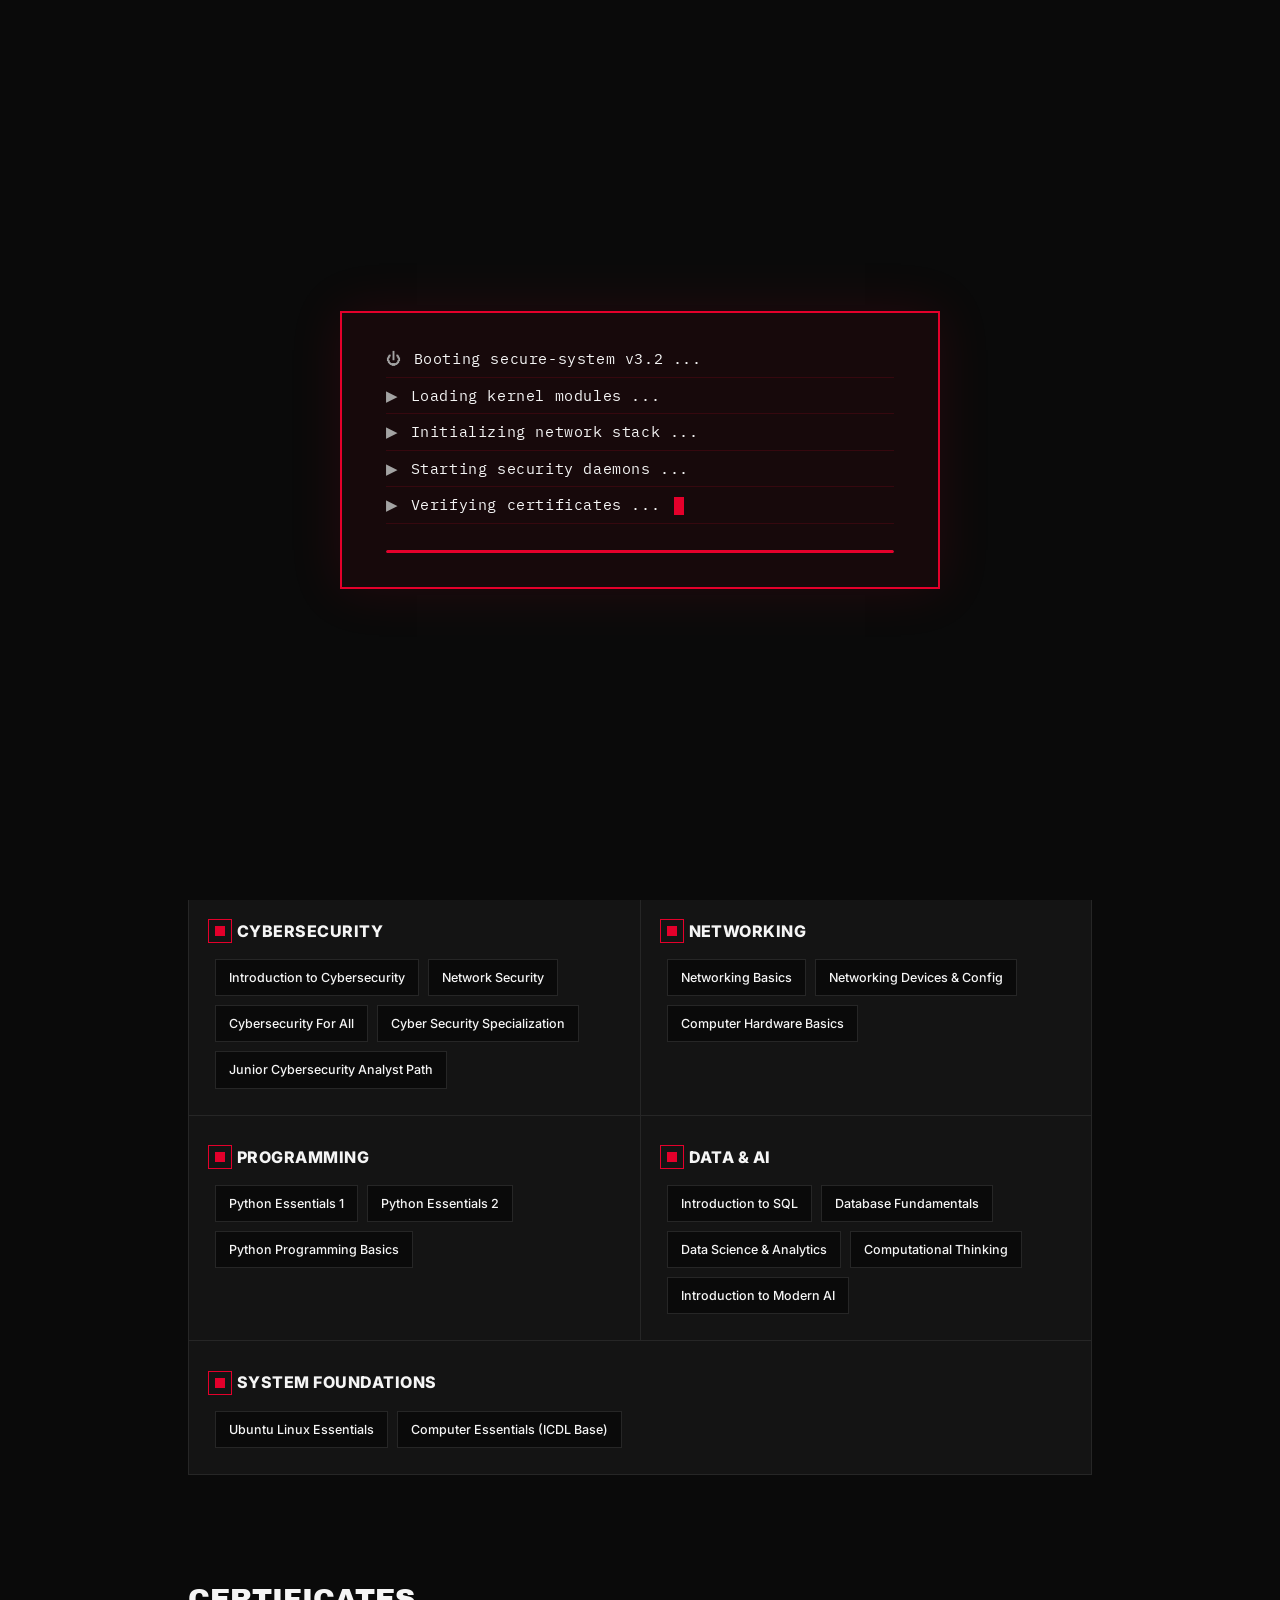
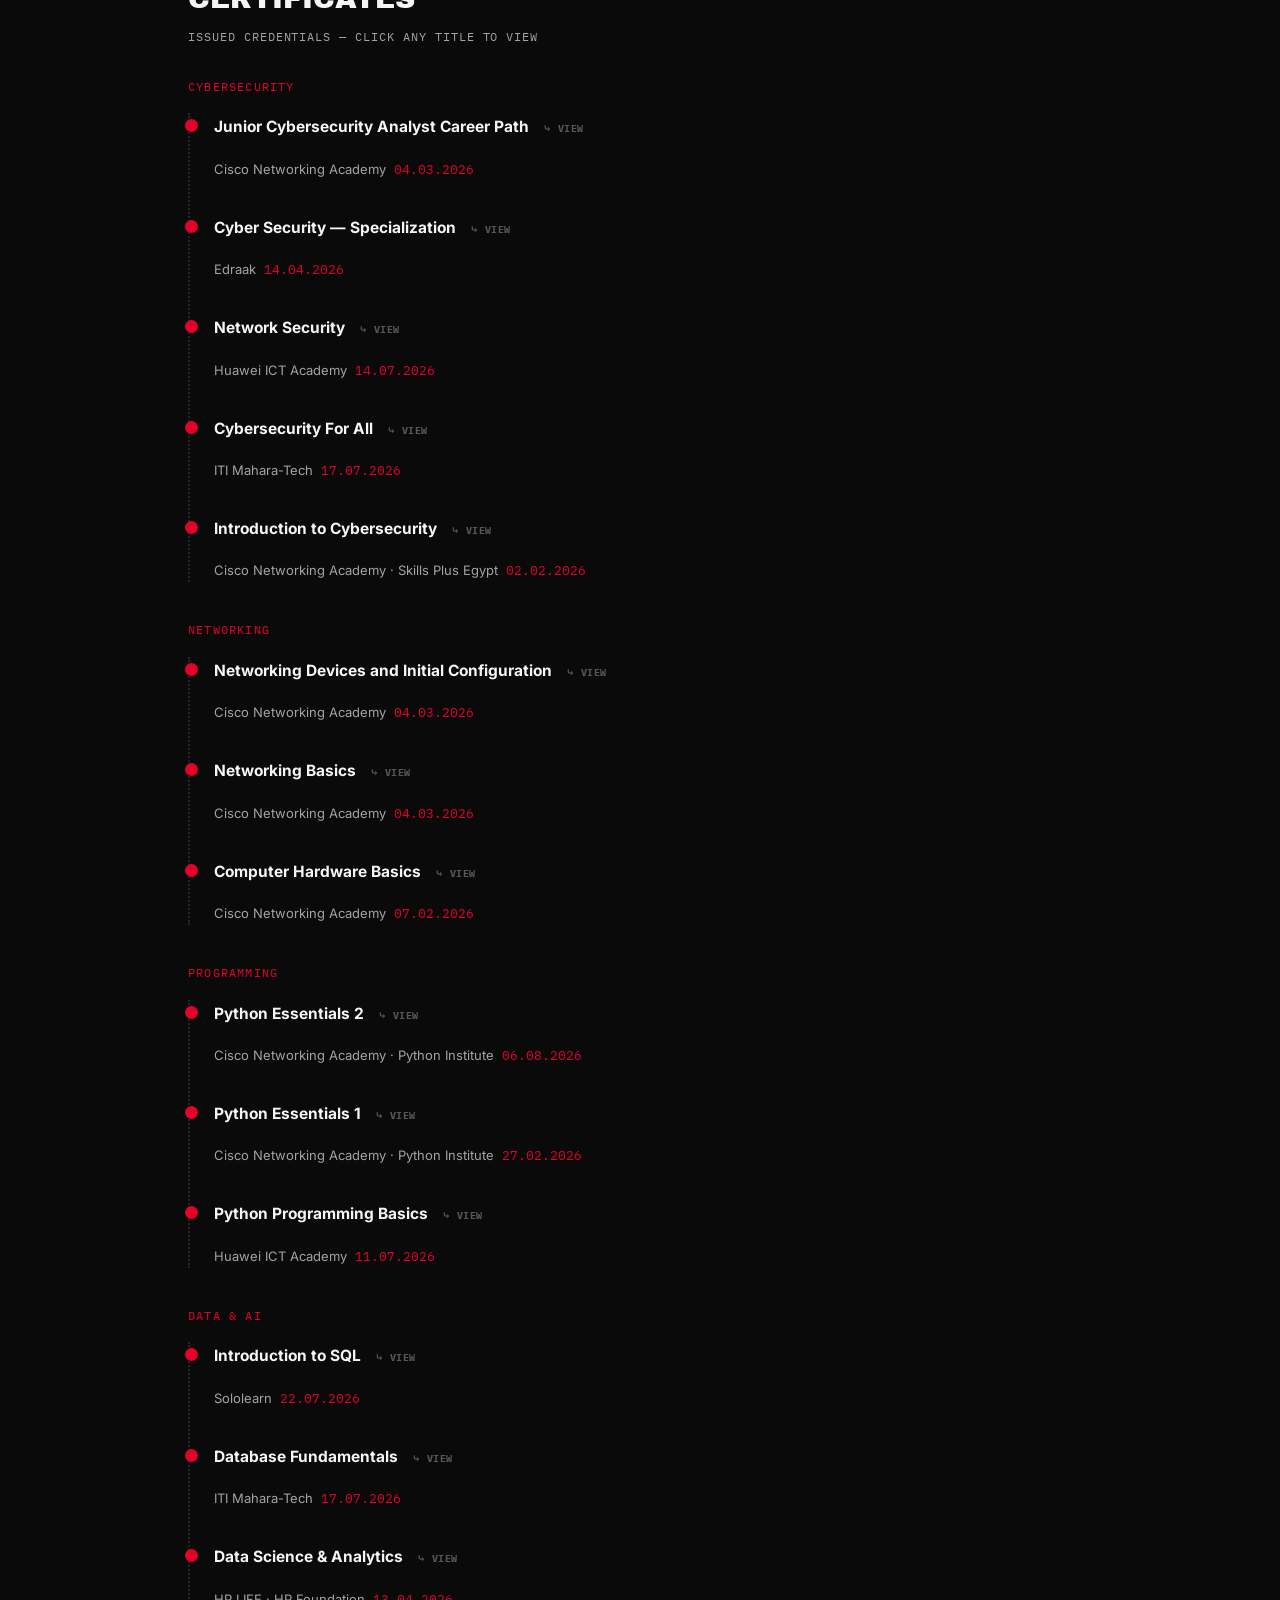
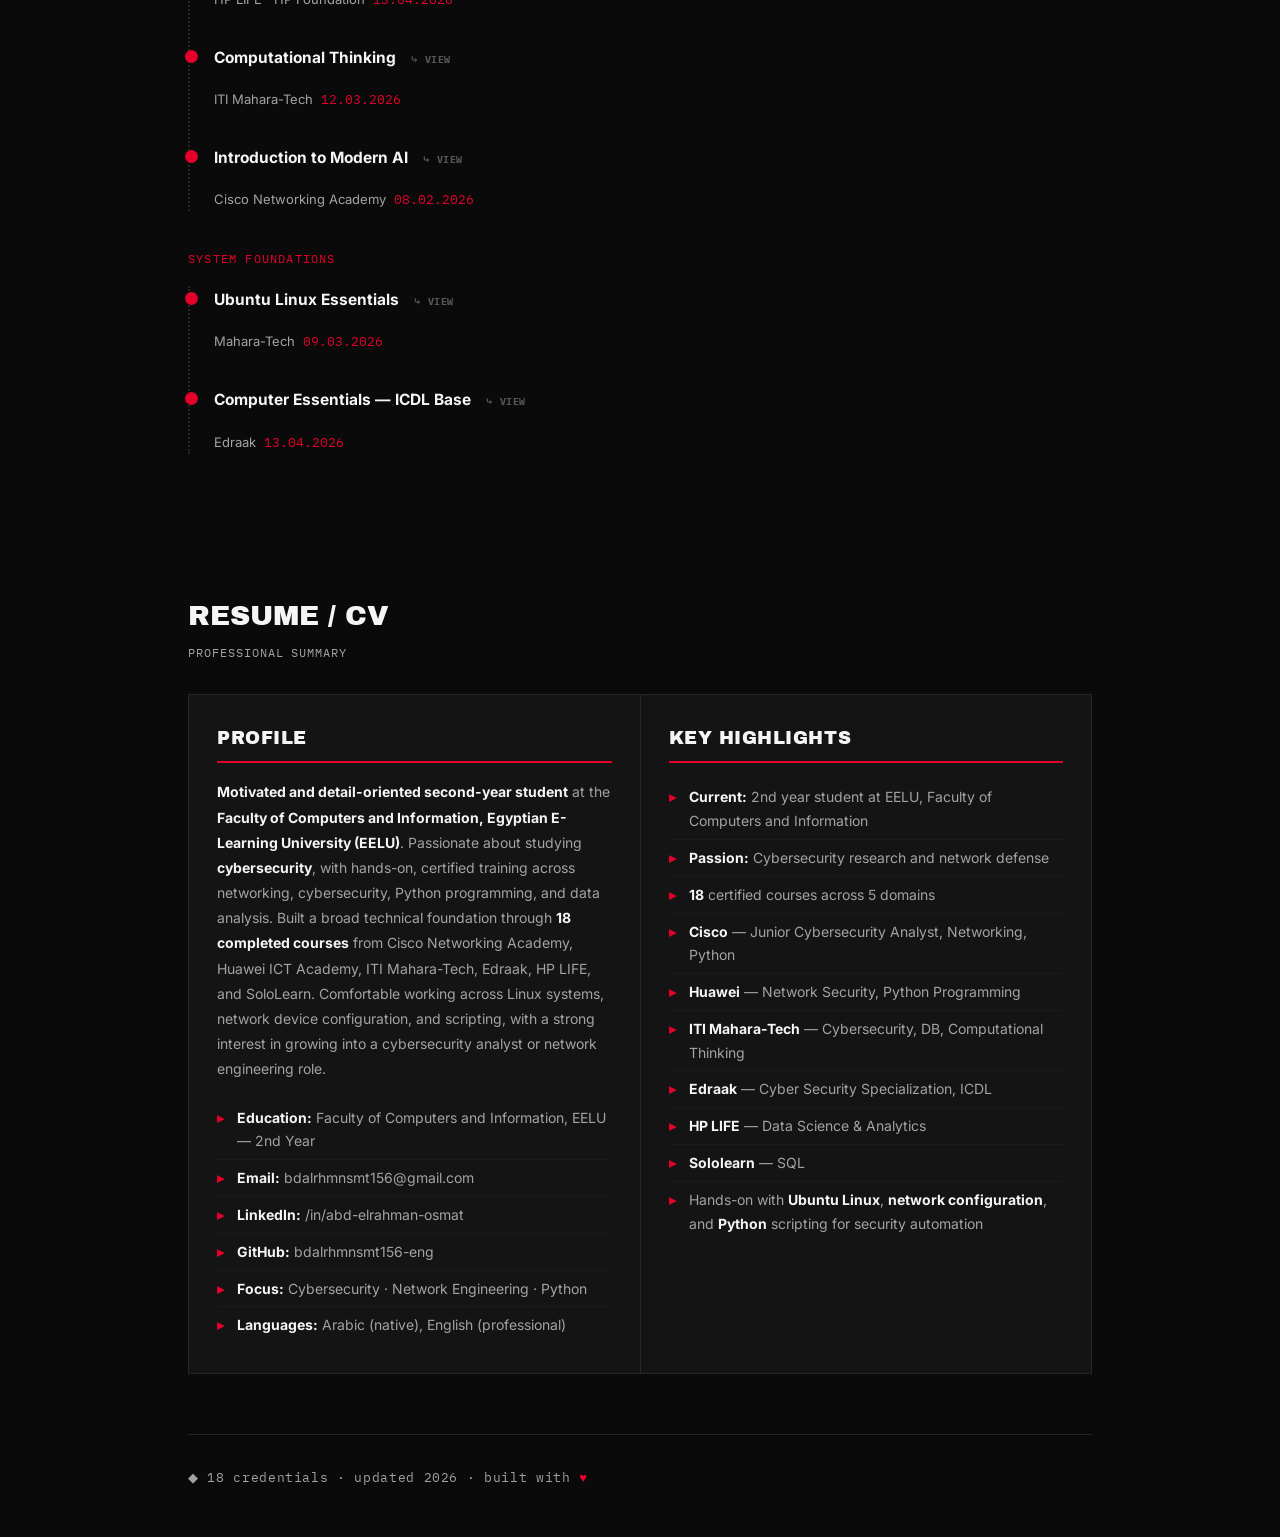
==== index.html @ 647b1a7d "Add files via upload" ====
<!DOCTYPE html>
<html lang="en" dir="ltr">
<head>
    <meta charset="UTF-8">
    <meta name="viewport" content="width=device-width, initial-scale=1.0">
    <title>Abd Elrahman Esmat — Cybersecurity & Network Engineer</title>

    <!-- ===== META TAGS FOR SOCIAL SHARING ===== -->
    <meta property="og:title" content="Abd Elrahman Esmat — Cybersecurity & Network Engineer">
    <meta property="og:description" content="18 certified courses in Cybersecurity, Networking, Python, Data & AI. Cisco, Huawei, ITI, Edraak & more.">
    <meta property="og:type" content="website">
    <meta property="og:url" content="https://bdalrhmnsmt156-eng.github.io/portfolio2/">
    <meta name="twitter:card" content="summary_large_image">

    <!-- ===== FAVICON (red lock) ===== -->
    <link rel="icon" href="data:image/svg+xml,%3Csvg xmlns='http://www.w3.org/2000/svg' viewBox='0 0 32 32'%3E%3Crect width='32' height='32' rx='6' fill='%23E4002B'/%3E%3Cpath d='M16 6c-3.3 0-6 2.7-6 6v3h-1c-1.1 0-2 .9-2 2v8c0 1.1.9 2 2 2h14c1.1 0 2-.9 2-2v-8c0-1.1-.9-2-2-2h-1v-3c0-3.3-2.7-6-6-6zm0 3c1.7 0 3 1.3 3 3v3h-6v-3c0-1.7 1.3-3 3-3zm-2 8h4v5h-4v-5z' fill='%23FFFFFF'/%3E%3C/svg%3E" type="image/svg+xml">

    <link rel="preconnect" href="https://fonts.googleapis.com">
    <link href="https://fonts.googleapis.com/css2?family=Archivo+Black&family=Inter:wght@400;500;600;700;800&family=IBM+Plex+Mono:wght@400;500;600&display=swap" rel="stylesheet">

    <style>
        /* ===== ROOT ===== */
        :root {
            --bg: #0A0A0A;
            --surface: #141414;
            --surface-hover: #1B1B1B;
            --ink: #F5F5F5;
            --muted: #A3A3A3;
            --red: #E4002B;
            --red-dim: #7A0018;
            --line: #262626;
            --gold: #D4AF37;
        }
        * {
            box-sizing: border-box;
        }
        html {
            scroll-behavior: smooth;
        }
        body {
            margin: 0;
            background: var(--bg);
            color: var(--ink);
            font-family: 'Inter', sans-serif;
            line-height: 1.7;
            -webkit-font-smoothing: antialiased;
            overflow-x: hidden;
            /* ===== CUSTOM CYBER CURSOR (TARGETING RETICLE) ===== */
            cursor: url('data:image/svg+xml;utf8,<svg xmlns="http://www.w3.org/2000/svg" width="32" height="32" viewBox="0 0 32 32"><circle cx="16" cy="16" r="10" stroke="%23E4002B" stroke-width="1.5" fill="none" /><circle cx="16" cy="16" r="2" fill="%23E4002B" /><circle cx="16" cy="16" r="12" stroke="%23E4002B" stroke-width="0.5" fill="none" stroke-dasharray="2 2"/><line x1="16" y1="2" x2="16" y2="6" stroke="%23E4002B" stroke-width="2"/><line x1="16" y1="26" x2="16" y2="30" stroke="%23E4002B" stroke-width="2"/><line x1="2" y1="16" x2="6" y2="16" stroke="%23E4002B" stroke-width="2"/><line x1="26" y1="16" x2="30" y2="16" stroke="%23E4002B" stroke-width="2"/></svg>') 16 16, crosshair;
        }
        /* Ensure all interactive elements use the same custom cursor */
        a, button, .chip, .cert-item, .skill-card, .back-top, .cert-title, .top-bar a, .modal-close {
            cursor: url('data:image/svg+xml;utf8,<svg xmlns="http://www.w3.org/2000/svg" width="32" height="32" viewBox="0 0 32 32"><circle cx="16" cy="16" r="10" stroke="%23E4002B" stroke-width="1.5" fill="none" /><circle cx="16" cy="16" r="2" fill="%23E4002B" /><circle cx="16" cy="16" r="12" stroke="%23E4002B" stroke-width="0.5" fill="none" stroke-dasharray="2 2"/><line x1="16" y1="2" x2="16" y2="6" stroke="%23E4002B" stroke-width="2"/><line x1="16" y1="26" x2="16" y2="30" stroke="%23E4002B" stroke-width="2"/><line x1="2" y1="16" x2="6" y2="16" stroke="%23E4002B" stroke-width="2"/><line x1="26" y1="16" x2="30" y2="16" stroke="%23E4002B" stroke-width="2"/></svg>') 16 16, crosshair;
        }

        /* ===== BOOT SCREEN ===== */
        #boot-overlay {
            position: fixed;
            inset: 0;
            z-index: 9999;
            background: #0A0A0A;
            display: flex;
            flex-direction: column;
            align-items: center;
            justify-content: center;
            font-family: 'IBM Plex Mono', monospace;
            color: var(--red);
            transition: opacity .6s ease, visibility .6s ease;
        }
        #boot-overlay.hidden {
            opacity: 0;
            visibility: hidden;
            pointer-events: none;
        }
        #boot-overlay .boot-box {
            border: 2px solid var(--red);
            padding: 28px 44px 34px;
            background: rgba(228, 0, 43, .06);
            box-shadow: 0 0 50px rgba(228, 0, 43, .12);
            max-width: 600px;
            width: 90%;
            text-align: left;
        }
        #boot-overlay .boot-box .line {
            display: flex;
            align-items: center;
            gap: 12px;
            font-size: 15px;
            letter-spacing: .04em;
            padding: 5px 0;
            border-bottom: 1px solid rgba(228, 0, 43, .15);
        }
        #boot-overlay .boot-box .line:last-child {
            border-bottom: none;
        }
        #boot-overlay .boot-box .line .prompt {
            color: var(--muted);
            flex: none;
        }
        #boot-overlay .boot-box .line .cmd {
            color: var(--ink);
        }
        #boot-overlay .boot-box .line .cursor-blink {
            display: inline-block;
            width: 10px;
            height: 18px;
            background: var(--red);
            animation: bootBlink .9s step-end infinite;
            margin-left: 4px;
            vertical-align: middle;
        }
        #boot-overlay .boot-progress {
            margin-top: 26px;
            width: 100%;
            height: 3px;
            background: var(--line);
            overflow: hidden;
            border-radius: 2px;
        }
        #boot-overlay .boot-progress .fill {
            height: 100%;
            width: 0%;
            background: var(--red);
            transition: width .08s linear;
            border-radius: 2px;
        }
        @keyframes bootBlink {
            0%,
            100% {
                opacity: 1;
            }
            50% {
                opacity: 0;
            }
        }

        /* ===== SCANNER ===== */
        .scanner {
            position: fixed;
            left: 0;
            right: 0;
            top: -2px;
            height: 2px;
            background: linear-gradient(90deg, transparent, var(--red) 45%, var(--red) 55%, transparent);
            box-shadow: 0 0 16px 2px rgba(228, 0, 43, .55);
            opacity: .3;
            mix-blend-mode: screen;
            z-index: 5;
            pointer-events: none;
            animation: scan 7s linear infinite;
        }
        @keyframes scan {
            0% {
                top: -2px;
            }
            100% {
                top: 100%;
            }
        }

        /* ===== TOP BAR (contact) ===== */
        .top-bar {
            position: relative;
            z-index: 10;
            background: var(--surface);
            border-bottom: 1px solid var(--line);
            padding: 10px 0;
            font-size: 13px;
            font-family: 'IBM Plex Mono', monospace;
        }
        .top-bar .wrap {
            display: flex;
            flex-wrap: wrap;
            justify-content: space-between;
            align-items: center;
            gap: 12px 20px;
        }
        .top-bar a {
            color: var(--muted);
            text-decoration: none;
            transition: color .25s ease, border-color .25s ease;
            border-bottom: 1px dotted transparent;
            padding-bottom: 1px;
        }
        .top-bar a:hover {
            color: var(--red);
            border-bottom-color: var(--red);
        }
        .top-bar .contact-links {
            display: flex;
            flex-wrap: wrap;
            gap: 8px 22px;
        }
        .top-bar .contact-links .label {
            color: var(--muted);
            opacity: .6;
            font-size: 11px;
            letter-spacing: .06em;
            text-transform: uppercase;
        }

        /* ===== HEADER ===== */
        header {
            position: relative;
            overflow: hidden;
            padding: 50px 0 50px;
            border-bottom: 1px solid var(--line);
        }
        #matrix {
            position: absolute;
            inset: 0;
            width: 100%;
            height: 100%;
            opacity: .5;
            z-index: 0;
            pointer-events: none;
            transition: opacity .3s ease;
        }
        header:hover #matrix {
            opacity: .8;
        }
        header::after {
            content: "";
            position: absolute;
            left: 0;
            right: 0;
            bottom: 0;
            height: 120px;
            background: linear-gradient(to bottom, transparent, var(--bg));
            z-index: 1;
            pointer-events: none;
        }
        .header-inner {
            position: relative;
            z-index: 2;
        }

        .eyebrow {
            font-family: 'IBM Plex Mono', monospace;
            font-size: 13px;
            letter-spacing: .06em;
            color: var(--muted);
            margin: 0 0 18px;
            display: flex;
            align-items: center;
            gap: 10px;
        }
        .eyebrow .sq {
            width: 9px;
            height: 9px;
            background: var(--red);
            flex: none;
            animation: blinkLed 1.4s step-end infinite;
        }
        .eyebrow-text {
            display: inline-block;
            overflow: hidden;
            white-space: nowrap;
            width: 0;
            border-right: 2px solid var(--red);
            padding-right: 2px;
            animation: typeEyebrow 1.15s steps(31, end) .3s forwards, blinkCaret .8s step-end infinite .3s;
        }

        h1 {
            font-family: 'Archivo Black', sans-serif;
            font-weight: 400;
            font-size: clamp(40px, 8vw, 78px);
            text-transform: uppercase;
            letter-spacing: -.01em;
            line-height: 1.05;
            margin: 0 0 12px;
            border-left: 6px solid var(--red);
            padding-left: 20px;
        }
        h1 .line {
            display: inline-block;
        }

        .role {
            font-family: 'IBM Plex Mono', monospace;
            font-size: 16px;
            color: var(--muted);
            font-weight: 500;
            margin: 0 0 24px;
            padding-left: 26px;
            display: inline-block;
            overflow: hidden;
            white-space: nowrap;
            width: 0;
            border-right: 2px solid var(--red);
            animation: typeRole 1.7s steps(65, end) 1.55s forwards, blinkCaret .8s step-end infinite 1.55s;
        }

        .underline {
            height: 3px;
            width: 100%;
            background: var(--line);
            position: relative;
            overflow: hidden;
        }
        .underline .fill {
            position: absolute;
            inset: 0;
            background: var(--red);
            transform-origin: left center;
            transform: scaleX(0);
            animation: drawLine 1s cubic-bezier(.22, .9, .3, 1) 3.3s forwards;
        }
        .underline .packet {
            position: absolute;
            top: -4px;
            width: 11px;
            height: 11px;
            border-radius: 50%;
            background: var(--ink);
            box-shadow: 0 0 10px 2px rgba(228, 0, 43, .7);
            opacity: 0;
            animation: travel 3.2s linear 4.3s infinite;
        }

        .about {
            max-width: 620px;
            color: var(--muted);
            font-size: 16px;
            margin-top: 26px;
            opacity: 0;
            animation: fadeSlideUp .8s ease 4.1s forwards;
        }
        .about strong {
            color: var(--ink);
        }

        /* ===== WRAP ===== */
        .wrap {
            max-width: 960px;
            margin: 0 auto;
            padding: 0 28px;
            position: relative;
            z-index: 2;
        }

        /* ===== SECTIONS ===== */
        section {
            padding: 50px 0;
        }
        .section-title {
            font-family: 'Archivo Black', sans-serif;
            font-weight: 400;
            font-size: 28px;
            text-transform: uppercase;
            margin: 0 0 4px;
        }
        .section-sub {
            font-family: 'IBM Plex Mono', monospace;
            font-size: 12px;
            color: var(--muted);
            letter-spacing: .08em;
            margin: 0 0 30px;
            text-transform: uppercase;
        }

        /* ===== SKILLS GRID ===== */
        .skills-grid {
            display: grid;
            grid-template-columns: repeat(2, 1fr);
            gap: 1px;
            background: var(--line);
            border: 1px solid var(--line);
        }
        .skill-card {
            background: var(--surface);
            padding: 28px 26px 26px;
            border-right: 3px solid transparent;
            transition: background .25s ease, border-color .25s ease;
        }
        .skill-card:hover {
            background: var(--surface-hover);
            border-right-color: var(--red);
        }
        .skill-card .node {
            display: flex;
            align-items: center;
            gap: 12px;
            margin-bottom: 14px;
        }
        .skill-card .node .dot {
            position: relative;
            width: 10px;
            height: 10px;
            background: var(--red);
            flex: none;
        }
        .skill-card .node .dot::before {
            content: "";
            position: absolute;
            inset: -7px;
            border: 1px solid var(--red);
            animation: targetLock 2.6s ease-out infinite;
        }
        .skill-card:nth-of-type(2) .node .dot::before {
            animation-delay: .5s;
        }
        .skill-card:nth-of-type(3) .node .dot::before {
            animation-delay: 1s;
        }
        .skill-card:nth-of-type(4) .node .dot::before {
            animation-delay: 1.5s;
        }
        .skill-card:nth-of-type(5) .node .dot::before {
            animation-delay: 2s;
        }
        .skill-card h3 {
            font-family: 'Inter', sans-serif;
            font-size: 16px;
            font-weight: 800;
            text-transform: uppercase;
            letter-spacing: .03em;
            margin: 0;
        }
        .chips {
            display: flex;
            flex-wrap: wrap;
            gap: 9px;
        }
        .chip {
            font-size: 12.5px;
            font-weight: 500;
            padding: 7px 13px;
            border: 1px solid var(--line);
            color: var(--ink);
            background: var(--bg);
            transition: background .2s ease, color .2s ease, border-color .2s ease, transform .2s ease;
        }
        .chip:hover {
            background: var(--red);
            border-color: var(--red);
            color: #0A0A0A;
            transform: translateY(-2px);
        }

        /* ===== CERTIFICATES ===== */
        .cert-group {
            margin-bottom: 38px;
        }
        .cert-group-title {
            font-family: 'IBM Plex Mono', monospace;
            font-size: 12px;
            color: var(--red);
            letter-spacing: .1em;
            text-transform: uppercase;
            margin: 0 0 16px;
        }
        .cert-list {
            border-left: 2px dotted var(--line);
            padding-left: 24px;
        }
        .cert-item {
            position: relative;
            padding: 0 0 20px;
            transition: opacity .2s ease;
        }
        .cert-item:last-child {
            padding-bottom: 0;
        }
        .cert-item::before {
            content: "";
            position: absolute;
            left: -29px;
            top: 6px;
            width: 9px;
            height: 9px;
            background: var(--surface);
            border: 2px solid var(--red);
            border-radius: 50%;
            transition: background .4s ease;
        }
        .cert-item.in-view::before {
            background: var(--red);
            animation: radarPing 2.4s ease-out infinite;
        }
        .cert-title {
            font-weight: 700;
            font-size: 15.5px;
            margin: 0 0 3px;
            color: var(--ink);
            transition: color .2s ease;
            display: inline-block;
            border-bottom: 1px dotted transparent;
        }
        .cert-item:hover .cert-title {
            color: var(--red);
            border-bottom-color: var(--red);
        }
        .cert-meta {
            font-size: 13px;
            color: var(--muted);
        }
        .cert-meta .date {
            font-family: 'IBM Plex Mono', monospace;
            color: var(--red);
            margin-left: 8px;
        }
        .cert-item .click-hint {
            font-family: 'IBM Plex Mono', monospace;
            font-size: 10px;
            color: var(--muted);
            opacity: .5;
            margin-left: 10px;
            letter-spacing: .04em;
            text-transform: uppercase;
            transition: opacity .2s ease;
        }
        .cert-item:hover .click-hint {
            opacity: 1;
            color: var(--red);
        }

        /* ===== CERTIFICATE MODAL ===== */
        .cert-modal {
            position: fixed;
            inset: 0;
            z-index: 1000;
            background: rgba(0, 0, 0, .88);
            display: flex;
            align-items: center;
            justify-content: center;
            opacity: 0;
            visibility: hidden;
            transition: opacity .35s ease, visibility .35s ease;
            padding: 20px;
            backdrop-filter: blur(6px);
        }
        .cert-modal.open {
            opacity: 1;
            visibility: visible;
        }
        .cert-modal .modal-box {
            background: var(--surface);
            border: 1px solid var(--line);
            max-width: 820px;
            width: 100%;
            max-height: 92vh;
            overflow-y: auto;
            padding: 32px 36px 38px;
            position: relative;
            box-shadow: 0 20px 80px rgba(0, 0, 0, .8);
            transform: scale(.96) translateY(12px);
            transition: transform .35s cubic-bezier(.22, .9, .3, 1), opacity .35s ease;
            opacity: 0;
        }
        .cert-modal.open .modal-box {
            transform: scale(1) translateY(0);
            opacity: 1;
        }
        .cert-modal .modal-close {
            position: absolute;
            top: 14px;
            right: 18px;
            background: none;
            border: none;
            color: var(--muted);
            font-size: 26px;
            transition: color .2s ease, transform .2s ease;
            line-height: 1;
            padding: 4px 8px;
        }
        .cert-modal .modal-close:hover {
            color: var(--red);
            transform: rotate(90deg);
        }
        .cert-modal .modal-img {
            width: 100%;
            border: 1px solid var(--line);
            background: var(--bg);
            display: block;
            margin-bottom: 18px;
            image-rendering: auto;
        }
        .cert-modal .modal-img canvas {
            width: 100%;
            height: auto;
            display: block;
        }
        .cert-modal .modal-desc {
            color: var(--muted);
            font-size: 15px;
            line-height: 1.7;
            margin: 0 0 6px;
        }
        .cert-modal .modal-desc strong {
            color: var(--ink);
        }
        .cert-modal .modal-meta {
            font-family: 'IBM Plex Mono', monospace;
            font-size: 13px;
            color: var(--muted);
            border-top: 1px solid var(--line);
            padding-top: 14px;
            margin-top: 6px;
            display: flex;
            flex-wrap: wrap;
            justify-content: space-between;
            gap: 6px 16px;
        }
        .cert-modal .modal-meta .issuer {
            color: var(--red);
        }

        /* ===== CV / RESUME SECTION ===== */
        #cv .cv-grid {
            display: grid;
            grid-template-columns: 1fr 1fr;
            gap: 1px;
            background: var(--line);
            border: 1px solid var(--line);
            margin-top: 10px;
        }
        #cv .cv-col {
            background: var(--surface);
            padding: 28px 28px 30px;
        }
        #cv .cv-col h4 {
            font-family: 'Archivo Black', sans-serif;
            font-weight: 400;
            font-size: 18px;
            text-transform: uppercase;
            letter-spacing: .03em;
            margin: 0 0 16px;
            border-bottom: 2px solid var(--red);
            padding-bottom: 8px;
        }
        #cv .cv-col ul {
            list-style: none;
            padding: 0;
            margin: 0;
        }
        #cv .cv-col ul li {
            padding: 6px 0 6px 20px;
            position: relative;
            color: var(--muted);
            font-size: 14px;
            border-bottom: 1px solid rgba(38, 38, 38, .4);
        }
        #cv .cv-col ul li:last-child {
            border-bottom: none;
        }
        #cv .cv-col ul li::before {
            content: "▸";
            position: absolute;
            left: 0;
            color: var(--red);
            font-weight: 700;
        }
        #cv .cv-col ul li strong {
            color: var(--ink);
        }
        #cv .cv-col .cv-summary {
            color: var(--muted);
            font-size: 14px;
            line-height: 1.8;
            margin: 0 0 18px;
        }
        #cv .cv-col .cv-summary strong {
            color: var(--ink);
        }

        /* ===== BACK TO TOP ===== */
        .back-top {
            position: fixed;
            bottom: 30px;
            right: 30px;
            z-index: 100;
            background: var(--surface);
            border: 1px solid var(--line);
            color: var(--ink);
            width: 50px;
            height: 50px;
            border-radius: 50%;
            display: flex;
            align-items: center;
            justify-content: center;
            font-size: 22px;
            text-decoration: none;
            transition: background .3s ease, border-color .3s ease, transform .3s ease, opacity .3s ease, visibility .3s ease;
            opacity: 0;
            visibility: hidden;
            transform: translateY(16px);
            box-shadow: 0 4px 24px rgba(0, 0, 0, .5);
        }
        .back-top.visible {
            opacity: 1;
            visibility: visible;
            transform: translateY(0);
        }
        .back-top:hover {
            background: var(--red);
            border-color: var(--red);
            transform: translateY(-4px) scale(1.04);
        }

        /* ===== FOOTER ===== */
        footer {
            padding: 32px 0 48px;
            border-top: 1px solid var(--line);
            margin-top: 10px;
        }
        footer p {
            color: var(--muted);
            font-size: 13px;
            font-family: 'IBM Plex Mono', monospace;
            letter-spacing: .05em;
            margin: 0;
        }

        /* ===== KEYFRAMES ===== */
        @keyframes typeEyebrow {
            from {
                width: 0;
            }
            to {
                width: 31ch;
            }
        }
        @keyframes typeRole {
            from {
                width: 0;
            }
            to {
                width: 65ch;
            }
        }
        @keyframes blinkCaret {
            0%,
            100% {
                border-color: var(--red);
            }
            50% {
                border-color: transparent;
            }
        }
        @keyframes blinkLed {
            0%,
            100% {
                opacity: 1;
            }
            50% {
                opacity: .15;
            }
        }
        @keyframes drawLine {
            to {
                transform: scaleX(1);
            }
        }
        @keyframes travel {
            0% {
                left: 0;
                opacity: 0;
            }
            8% {
                opacity: 1;
            }
            92% {
                opacity: 1;
            }
            100% {
                left: 100%;
                opacity: 0;
            }
        }
        @keyframes targetLock {
            0% {
                transform: scale(.5) rotate(0deg);
                opacity: .9;
            }
            100% {
                transform: scale(2) rotate(25deg);
                opacity: 0;
            }
        }
        @keyframes radarPing {
            0% {
                box-shadow: 0 0 0 0 rgba(228, 0, 43, .5);
            }
            100% {
                box-shadow: 0 0 0 10px rgba(228, 0, 43, 0);
            }
        }
        @keyframes fadeSlideUp {
            from {
                opacity: 0;
                transform: translateY(14px);
            }
            to {
                opacity: 1;
                transform: translateY(0);
            }
        }

        .reveal {
            opacity: 0;
            transform: translateY(18px);
            transition: opacity .6s ease, transform .6s ease;
        }
        .reveal.in-view {
            opacity: 1;
            transform: translateY(0);
        }

        /* ===== RESPONSIVE ===== */
        @media (max-width: 700px) {
            .skills-grid {
                grid-template-columns: 1fr;
            }
            #cv .cv-grid {
                grid-template-columns: 1fr;
            }
            .top-bar .wrap {
                flex-direction: column;
                align-items: stretch;
                gap: 6px;
            }
            .top-bar .contact-links {
                justify-content: center;
            }
            header {
                padding: 30px 0 34px;
            }
            h1 {
                padding-left: 14px;
                border-left-width: 5px;
            }
            .role {
                padding-left: 20px;
                white-space: normal;
            }
            .cert-modal .modal-box {
                padding: 22px 18px 26px;
            }
            .back-top {
                bottom: 16px;
                right: 16px;
                width: 44px;
                height: 44px;
                font-size: 18px;
            }
            #boot-overlay .boot-box {
                padding: 20px 22px 26px;
            }
            #boot-overlay .boot-box .line {
                font-size: 13px;
                flex-wrap: wrap;
            }
        }

        @media (max-width: 480px) {
            .wrap {
                padding: 0 16px;
            }
            .cert-list {
                padding-left: 16px;
            }
            .cert-item::before {
                left: -21px;
                width: 7px;
                height: 7px;
            }
            .cert-modal .modal-box {
                padding: 16px 14px 20px;
            }
        }

        /* ===== PRINT-FRIENDLY ===== */
        @media print {
            body {
                background: #fff !important;
                color: #111 !important;
                cursor: default !important;
            }
            .scanner,
            #matrix,
            .back-top,
            #boot-overlay,
            .cert-modal,
            .click-hint,
            .top-bar .contact-links .label {
                display: none !important;
            }
            .top-bar {
                background: #f5f5f5 !important;
                border-bottom: 1px solid #ccc !important;
                padding: 8px 0 !important;
            }
            .top-bar a {
                color: #111 !important;
                border-bottom: none !important;
            }
            header {
                padding: 20px 0 24px !important;
                border-bottom: 1px solid #ccc !important;
            }
            header::after {
                display: none !important;
            }
            h1 {
                border-left-color: #111 !important;
                color: #111 !important;
            }
            .role {
                color: #333 !important;
                border-right: none !important;
                width: auto !important;
                white-space: normal !important;
                animation: none !important;
            }
            .eyebrow-text {
                width: auto !important;
                border-right: none !important;
                animation: none !important;
                white-space: normal !important;
            }
            .about {
                opacity: 1 !important;
                animation: none !important;
                color: #333 !important;
            }
            .underline .fill {
                transform: scaleX(1) !important;
                animation: none !important;
            }
            .underline .packet {
                display: none !important;
            }
            .section-title {
                color: #111 !important;
            }
            .skill-card {
                background: #f5f5f5 !important;
                border: 1px solid #ddd !important;
                page-break-inside: avoid;
            }
            .skill-card h3 {
                color: #111 !important;
            }
            .chip {
                background: #eee !important;
                border-color: #ccc !important;
                color: #111 !important;
            }
            .cert-item::before {
                background: #111 !important;
                border-color: #111 !important;
                animation: none !important;
            }
            .cert-title {
                color: #111 !important;
                border-bottom: none !important;
            }
            .cert-meta {
                color: #555 !important;
            }
            .cert-meta .date {
                color: #111 !important;
            }
            #cv .cv-col {
                background: #f5f5f5 !important;
                border: 1px solid #ddd !important;
            }
            #cv .cv-col h4 {
                border-bottom-color: #111 !important;
                color: #111 !important;
            }
            #cv .cv-col ul li {
                color: #333 !important;
                border-bottom-color: #ddd !important;
            }
            #cv .cv-col ul li strong {
                color: #111 !important;
            }
            #cv .cv-col .cv-summary {
                color: #333 !important;
            }
            footer {
                border-top-color: #ccc !important;
            }
            footer p {
                color: #555 !important;
            }
            .reveal {
                opacity: 1 !important;
                transform: none !important;
                transition: none !important;
            }
            .cert-item .click-hint {
                display: none !important;
            }
            .skills-grid,
            #cv .cv-grid {
                background: #ddd !important;
                border-color: #ddd !important;
            }
            * {
                animation-duration: 0.001ms !important;
                animation-iteration-count: 1 !important;
                transition-duration: 0.001ms !important;
            }
            /* custom cursor reset for print */
            body, a, button, .chip, .cert-item, .skill-card, .back-top, .cert-title, .top-bar a, .modal-close {
                cursor: default !important;
            }
        }

        @media (prefers-reduced-motion: reduce) {
            *,
            *::before,
            *::after {
                animation-duration: 0.001ms !important;
                animation-iteration-count: 1 !important;
                transition-duration: 0.001ms !important;
            }
            .reveal {
                opacity: 1;
                transform: none;
            }
            .eyebrow-text,
            .role {
                width: auto !important;
                border-right: none !important;
            }
            #matrix,
            .scanner {
                display: none;
            }
            #boot-overlay {
                display: none !important;
            }
        }
    </style>
</head>
<body>

    <!-- ===== BOOT SCREEN ===== -->
    <div id="boot-overlay" role="status" aria-label="System booting">
        <div class="boot-box">
            <div class="line"><span class="prompt">⏻</span><span class="cmd">Booting secure-system v3.2 ...</span></div>
            <div class="line"><span class="prompt">▶</span><span class="cmd">Loading kernel modules ...</span></div>
            <div class="line"><span class="prompt">▶</span><span class="cmd">Initializing network stack ...</span></div>
            <div class="line"><span class="prompt">▶</span><span class="cmd">Starting security daemons ...</span></div>
            <div class="line"><span class="prompt">▶</span><span class="cmd">Verifying certificates ... <span class="cursor-blink"></span></span></div>
            <div class="boot-progress"><div class="fill" id="boot-progress-fill"></div></div>
        </div>
    </div>

    <!-- ===== SCANNER ===== -->
    <div class="scanner"></div>

    <!-- ===== TOP BAR ===== -->
    <div class="top-bar">
        <div class="wrap">
            <div class="contact-links">
                <span class="label">✉</span>
                <a href="mailto:bdalrhmnsmt156@gmail.com">bdalrhmnsmt156@gmail.com</a>
                <span class="label">in</span>
                <a href="https://www.linkedin.com/in/abd-elrahman-osmat" target="_blank" rel="noopener">linkedin.com/in/abd-elrahman-osmat</a>
                <span class="label">⌨</span>
                <a href="https://github.com/bdalrhmnsmt156-eng" target="_blank" rel="noopener">github.com/bdalrhmnsmt156-eng</a>
            </div>
            <span style="color:var(--muted);font-size:11px;letter-spacing:.04em;opacity:.6;">◆ 18 credentials</span>
        </div>
    </div>

    <!-- ===== HEADER ===== -->
    <header>
        <canvas id="matrix" aria-hidden="true"></canvas>
        <div class="wrap header-inner">
            <p class="eyebrow"><span class="sq"></span><span class="eyebrow-text">root@secure-network:~$ whoami</span></p>
            <h1><span class="line">ABD ELRAHMAN</span><br><span class="line">ESMAT</span></h1>
            <p class="role">// Networking · Cybersecurity · Python Programming · Data Analysis</p>
            <div class="underline"><span class="fill"></span><span class="packet"></span></div>
            <p class="about">
                A steadily built foundation in computing, networking, cybersecurity, and programming —
                backed by <strong>18 certified courses</strong> from Cisco Networking Academy, Huawei ICT Academy,
                ITI Mahara-Tech, Edraak, HP LIFE, and more. I am currently a <strong>second-year student</strong> at the
                <strong>Faculty of Computers and Information, Egyptian E-Learning University (EELU)</strong>,
                with a strong passion for deepening my expertise in <strong>cybersecurity</strong>.
                Below is a clear summary of these skills and the credentials behind them.
            </p>
        </div>
    </header>

    <!-- ===== MAIN ===== -->
    <div class="wrap">

        <!-- SKILLS -->
        <section id="skills">
            <h2 class="section-title">Skills</h2>
            <p class="section-sub">Core Competencies</p>

            <div class="skills-grid">
                <div class="skill-card reveal">
                    <div class="node"><span class="dot"></span><h3>Cybersecurity</h3></div>
                    <div class="chips">
                        <span class="chip">Introduction to Cybersecurity</span>
                        <span class="chip">Network Security</span>
                        <span class="chip">Cybersecurity For All</span>
                        <span class="chip">Cyber Security Specialization</span>
                        <span class="chip">Junior Cybersecurity Analyst Path</span>
                    </div>
                </div>

                <div class="skill-card reveal">
                    <div class="node"><span class="dot"></span><h3>Networking</h3></div>
                    <div class="chips">
                        <span class="chip">Networking Basics</span>
                        <span class="chip">Networking Devices &amp; Config</span>
                        <span class="chip">Computer Hardware Basics</span>
                    </div>
                </div>

                <div class="skill-card reveal">
                    <div class="node"><span class="dot"></span><h3>Programming</h3></div>
                    <div class="chips">
                        <span class="chip">Python Essentials 1</span>
                        <span class="chip">Python Essentials 2</span>
                        <span class="chip">Python Programming Basics</span>
                    </div>
                </div>

                <div class="skill-card reveal">
                    <div class="node"><span class="dot"></span><h3>Data &amp; AI</h3></div>
                    <div class="chips">
                        <span class="chip">Introduction to SQL</span>
                        <span class="chip">Database Fundamentals</span>
                        <span class="chip">Data Science &amp; Analytics</span>
                        <span class="chip">Computational Thinking</span>
                        <span class="chip">Introduction to Modern AI</span>
                    </div>
                </div>

                <div class="skill-card reveal" style="grid-column:1 / -1;">
                    <div class="node"><span class="dot"></span><h3>System Foundations</h3></div>
                    <div class="chips">
                        <span class="chip">Ubuntu Linux Essentials</span>
                        <span class="chip">Computer Essentials (ICDL Base)</span>
                    </div>
                </div>
            </div>
        </section>

        <!-- CERTIFICATES -->
        <section id="certificates">
            <h2 class="section-title">Certificates</h2>
            <p class="section-sub">Issued Credentials — <span style="color:var(--muted);font-weight:400;">click any title to view</span></p>

            <div id="cert-container">
                <!-- populated by JS -->
            </div>
        </section>

        <!-- CV / RESUME -->
        <section id="cv">
            <h2 class="section-title">Resume / CV</h2>
            <p class="section-sub">Professional Summary</p>

            <div class="cv-grid">
                <div class="cv-col reveal">
                    <h4>Profile</h4>
                    <p class="cv-summary">
                        <strong>Motivated and detail-oriented second-year student</strong> at the
                        <strong>Faculty of Computers and Information, Egyptian E-Learning University (EELU)</strong>.
                        Passionate about studying <strong>cybersecurity</strong>, with hands-on, certified training across
                        networking, cybersecurity, Python programming, and data analysis. Built a broad technical foundation
                        through <strong>18 completed courses</strong> from Cisco Networking Academy, Huawei ICT Academy,
                        ITI Mahara-Tech, Edraak, HP LIFE, and SoloLearn. Comfortable working across Linux systems,
                        network device configuration, and scripting, with a strong interest in growing into a
                        cybersecurity analyst or network engineering role.
                    </p>
                    <ul>
                        <li><strong>Education:</strong> Faculty of Computers and Information, EELU — 2nd Year</li>
                        <li><strong>Email:</strong> bdalrhmnsmt156@gmail.com</li>
                        <li><strong>LinkedIn:</strong> /in/abd-elrahman-osmat</li>
                        <li><strong>GitHub:</strong> bdalrhmnsmt156-eng</li>
                        <li><strong>Focus:</strong> Cybersecurity · Network Engineering · Python</li>
                        <li><strong>Languages:</strong> Arabic (native), English (professional)</li>
                    </ul>
                </div>
                <div class="cv-col reveal">
                    <h4>Key Highlights</h4>
                    <ul>
                        <li><strong>Current:</strong> 2nd year student at EELU, Faculty of Computers and Information</li>
                        <li><strong>Passion:</strong> Cybersecurity research and network defense</li>
                        <li><strong>18</strong> certified courses across 5 domains</li>
                        <li><strong>Cisco</strong> — Junior Cybersecurity Analyst, Networking, Python</li>
                        <li><strong>Huawei</strong> — Network Security, Python Programming</li>
                        <li><strong>ITI Mahara-Tech</strong> — Cybersecurity, DB, Computational Thinking</li>
                        <li><strong>Edraak</strong> — Cyber Security Specialization, ICDL</li>
                        <li><strong>HP LIFE</strong> — Data Science &amp; Analytics</li>
                        <li><strong>Sololearn</strong> — SQL</li>
                        <li>Hands-on with <strong>Ubuntu Linux</strong>, <strong>network configuration</strong>,
                            and <strong>Python</strong> scripting for security automation</li>
                    </ul>
                </div>
            </div>
        </section>

        <!-- FOOTER -->
        <footer>
            <p>◆ 18 credentials · updated 2026 · built with <span style="color:var(--red);">♥</span></p>
        </footer>
    </div>

    <!-- ===== BACK TO TOP ===== -->
    <a href="#" class="back-top" id="back-top" aria-label="Back to top">↑</a>

    <!-- ===== CERTIFICATE MODAL ===== -->
    <div class="cert-modal" id="cert-modal" role="dialog" aria-modal="true" aria-label="Certificate details">
        <div class="modal-box">
            <button class="modal-close" id="modal-close" aria-label="Close modal">✕</button>
            <div class="modal-img" id="modal-img"></div>
            <p class="modal-desc" id="modal-desc"></p>
            <div class="modal-meta">
                <span class="issuer" id="modal-issuer"></span>
                <span id="modal-date"></span>
            </div>
        </div>
    </div>

    <script>
        (function() {
            'use strict';

            var reduce = window.matchMedia('(prefers-reduced-motion: reduce)').matches;

            // ===== BOOT SCREEN =====
            var bootOverlay = document.getElementById('boot-overlay');
            var bootFill = document.getElementById('boot-progress-fill');
            if (!reduce && bootOverlay) {
                var progress = 0;
                var bootInterval = setInterval(function() {
                    progress += Math.random() * 4 + 1;
                    if (progress > 100) progress = 100;
                    bootFill.style.width = progress + '%';
                    if (progress >= 100) {
                        clearInterval(bootInterval);
                        setTimeout(function() {
                            bootOverlay.classList.add('hidden');
                            setTimeout(function() {
                                bootOverlay.style.display = 'none';
                            }, 700);
                        }, 400);
                    }
                }, 70);
            } else {
                if (bootOverlay) {
                    bootOverlay.style.display = 'none';
                }
            }

            // ===== MATRIX RAIN =====
            var canvas = document.getElementById('matrix');
            if (canvas && !reduce) {
                var ctx = canvas.getContext('2d');
                var header = canvas.closest('header');
                var fontSize = 14;
                var columns, drops;
                var glyphs = '01'.split('');

                function resize() {
                    canvas.width = header.offsetWidth;
                    canvas.height = header.offsetHeight;
                    columns = Math.floor(canvas.width / fontSize);
                    drops = new Array(columns).fill(0).map(function() { return Math.random() * -50; });
                }
                resize();
                window.addEventListener('resize', resize);

                var speedMultiplier = 1;

                function draw() {
                    ctx.fillStyle = 'rgba(10,10,10,0.12)';
                    ctx.fillRect(0, 0, canvas.width, canvas.height);
                    ctx.font = fontSize + 'px "IBM Plex Mono", monospace';
                    for (var i = 0; i < drops.length; i++) {
                        var char = glyphs[Math.floor(Math.random() * glyphs.length)];
                        var alpha = Math.random() * 0.4 + 0.12;
                        ctx.fillStyle = 'rgba(228,0,43,' + alpha + ')';
                        ctx.fillText(char, i * fontSize, drops[i] * fontSize);
                        if (drops[i] * fontSize > canvas.height && Math.random() > 0.975) {
                            drops[i] = 0;
                        }
                        drops[i] += 0.7 * speedMultiplier;
                    }
                }
                var matrixInterval = setInterval(draw, 55);

                // header hover → speed up matrix
                header.addEventListener('mouseenter', function() {
                    speedMultiplier = 2.2;
                });
                header.addEventListener('mouseleave', function() {
                    speedMultiplier = 1;
                });
            }

            // ===== SCRAMBLE HERO NAME =====
            var scrambleChars = '01#$%&*!?/\\<>[]{}=+^';
            function scramble(el, delay) {
                var original = el.textContent;
                setTimeout(function() {
                    var frame = 0;
                    var totalFrames = 16;
                    var timer = setInterval(function() {
                        var revealed = Math.floor((frame / totalFrames) * original.length);
                        var out = '';
                        for (var i = 0; i < original.length; i++) {
                            if (original[i] === ' ') { out += ' '; continue; }
                            out += (i < revealed) ? original[i] : scrambleChars[Math.floor(Math.random() *
                            scrambleChars.length)];
                        }
                        el.textContent = out;
                        frame++;
                        if (frame > totalFrames) {
                            el.textContent = original;
                            clearInterval(timer);
                        }
                    }, 28);
                }, delay);
            }
            if (!reduce) {
                var lines = document.querySelectorAll('h1 .line');
                lines.forEach(function(el) { scramble(el, 1450); });
            }

            // ===== TYPEWRITER RESET =====
            ['eyebrow-text', 'role'].forEach(function(cls) {
                var el = document.querySelector('.' + cls);
                if (!el) return;
                el.addEventListener('animationend', function(e) {
                    if (e.animationName === 'typeEyebrow' || e.animationName === 'typeRole') {
                        el.style.width = 'auto';
                        el.style.whiteSpace = 'normal';
                    }
                });
            });

            // ===== CERTIFICATE DATA =====
            var certData = [{
                group: 'Cybersecurity',
                items: [{
                    title: 'Junior Cybersecurity Analyst Career Path',
                    issuer: 'Cisco Networking Academy',
                    date: '04.03.2026',
                    desc: 'Comprehensive career path covering threat analysis, security operations, incident response, and network defense fundamentals. Hands-on labs with real-world scenarios.'
                }, {
                    title: 'Cyber Security — Specialization',
                    issuer: 'Edraak',
                    date: '14.04.2026',
                    desc: 'In-depth specialization covering cryptography, network security, application security, and risk management. Designed for aspiring security professionals.'
                }, {
                    title: 'Network Security',
                    issuer: 'Huawei ICT Academy',
                    date: '14.07.2026',
                    desc: 'Enterprise-grade network security principles including firewall configuration, VPNs, intrusion detection, and secure network design.'
                }, {
                    title: 'Cybersecurity For All',
                    issuer: 'ITI Mahara-Tech',
                    date: '17.07.2026',
                    desc: 'Foundational cybersecurity course covering basic threats, defense strategies, safe online practices, and the importance of digital hygiene.'
                }, {
                    title: 'Introduction to Cybersecurity',
                    issuer: 'Cisco Networking Academy · Skills Plus Egypt',
                    date: '02.02.2026',
                    desc: 'Entry-level course covering the basics of cybersecurity, threat landscape, and the skills needed to start a career in security.'
                }]
            }, {
                group: 'Networking',
                items: [{
                    title: 'Networking Devices and Initial Configuration',
                    issuer: 'Cisco Networking Academy',
                    date: '04.03.2026',
                    desc: 'Hands-on course on configuring routers, switches, and basic network devices. Covers IOS, VLANs, and initial device setup.'
                }, {
                    title: 'Networking Basics',
                    issuer: 'Cisco Networking Academy',
                    date: '04.03.2026',
                    desc: 'Fundamental networking concepts including OSI model, IP addressing, subnetting, and basic network troubleshooting.'
                }, {
                    title: 'Computer Hardware Basics',
                    issuer: 'Cisco Networking Academy',
                    date: '07.02.2026',
                    desc: 'Core hardware concepts: CPU, memory, storage, motherboards, and troubleshooting common hardware issues.'
                }]
            }, {
                group: 'Programming',
                items: [{
                    title: 'Python Essentials 2',
                    issuer: 'Cisco Networking Academy · Python Institute',
                    date: '06.08.2026',
                    desc: 'Intermediate Python programming covering modules, packages, exceptions, file handling, and object-oriented programming concepts.'
                }, {
                    title: 'Python Essentials 1',
                    issuer: 'Cisco Networking Academy · Python Institute',
                    date: '27.02.2026',
                    desc: 'Foundational Python course covering syntax, data types, control flow, functions, and basic data structures.'
                }, {
                    title: 'Python Programming Basics',
                    issuer: 'Huawei ICT Academy',
                    date: '11.07.2026',
                    desc: 'Practical Python programming with a focus on automation, scripting, and solving real-world problems.'
                }]
            }, {
                group: 'Data & AI',
                items: [{
                    title: 'Introduction to SQL',
                    issuer: 'Sololearn',
                    date: '22.07.2026',
                    desc: 'Core SQL concepts including SELECT, INSERT, UPDATE, DELETE, JOINs, and database querying for data analysis.'
                }, {
                    title: 'Database Fundamentals',
                    issuer: 'ITI Mahara-Tech',
                    date: '17.07.2026',
                    desc: 'Relational database design, normalization, ER diagrams, and basic database administration concepts.'
                }, {
                    title: 'Data Science & Analytics',
                    issuer: 'HP LIFE · HP Foundation',
                    date: '13.04.2026',
                    desc: 'Introduction to data science lifecycle, data visualization, statistical analysis, and using data for business decisions.'
                }, {
                    title: 'Computational Thinking',
                    issuer: 'ITI Mahara-Tech',
                    date: '12.03.2026',
                    desc: 'Problem-solving methodology using decomposition, pattern recognition, abstraction, and algorithm design.'
                }, {
                    title: 'Introduction to Modern AI',
                    issuer: 'Cisco Networking Academy',
                    date: '08.02.2026',
                    desc: 'Overview of AI concepts including machine learning, neural networks, natural language processing, and ethical AI.'
                }]
            }, {
                group: 'System Foundations',
                items: [{
                    title: 'Ubuntu Linux Essentials',
                    issuer: 'Mahara-Tech',
                    date: '09.03.2026',
                    desc: 'Linux fundamentals: command-line navigation, file permissions, process management, package installation, and basic system administration.'
                }, {
                    title: 'Computer Essentials — ICDL Base',
                    issuer: 'Edraak',
                    date: '13.04.2026',
                    desc: 'ICDL-certified course covering computer basics, file management, word processing, spreadsheets, and internet fundamentals.'
                }]
            }];

            // ===== GENERATE CERTIFICATE IMAGE (canvas) =====
            function generateCertImage(title, issuer, date) {
                var c = document.createElement('canvas');
                c.width = 800;
                c.height = 560;
                var ctx = c.getContext('2d');

                // background
                var grad = ctx.createLinearGradient(0, 0, 0, c.height);
                grad.addColorStop(0, '#1a1a1a');
                grad.addColorStop(1, '#0f0f0f');
                ctx.fillStyle = grad;
                ctx.fillRect(0, 0, c.width, c.height);

                // border
                ctx.strokeStyle = '#D4AF37';
                ctx.lineWidth = 3;
                ctx.strokeRect(16, 16, c.width - 32, c.height - 32);

                // inner border
                ctx.strokeStyle = 'rgba(212,175,55,0.3)';
                ctx.lineWidth = 1;
                ctx.setLineDash([6, 8]);
                ctx.strokeRect(34, 34, c.width - 68, c.height - 68);
                ctx.setLineDash([]);

                // top seal
                var cx = c.width / 2,
                    cy = 64;
                ctx.beginPath();
                ctx.arc(cx, cy, 26, 0, Math.PI * 2);
                ctx.strokeStyle = '#D4AF37';
                ctx.lineWidth = 2.5;
                ctx.stroke();
                ctx.fillStyle = 'rgba(212,175,55,0.08)';
                ctx.fill();
                ctx.fillStyle = '#D4AF37';
                ctx.font = '18px "IBM Plex Mono", monospace';
                ctx.textAlign = 'center';
                ctx.textBaseline = 'middle';
                ctx.fillText('◈', cx, cy + 1);

                // title
                ctx.fillStyle = '#F5F5F5';
                ctx.font = 'bold 28px "Inter", sans-serif';
                ctx.textAlign = 'center';
                ctx.textBaseline = 'top';
                var lines = title.split(' — ');
                var mainTitle = lines[0];
                var subTitle = lines[1] || '';
                ctx.fillText(mainTitle, c.width / 2, 96);
                if (subTitle) {
                    ctx.fillStyle = '#A3A3A3';
                    ctx.font = '18px "Inter", sans-serif';
                    ctx.fillText(subTitle, c.width / 2, 134);
                }

                // divider
                ctx.strokeStyle = 'rgba(212,175,55,0.25)';
                ctx.lineWidth = 1;
                ctx.beginPath();
                ctx.moveTo(80, 172);
                ctx.lineTo(c.width - 80, 172);
                ctx.stroke();

                // "This certifies that"
                ctx.fillStyle = '#A3A3A3';
                ctx.font = '13px "IBM Plex Mono", monospace';
                ctx.textBaseline = 'top';
                ctx.fillText('◈  THIS CERTIFIES THAT  ◈', c.width / 2, 190);

                // name
                ctx.fillStyle = '#E4002B';
                ctx.font = 'bold 34px "Archivo Black", sans-serif';
                ctx.textBaseline = 'top';
                ctx.fillText('ABD ELRAHMAN ESMAT', c.width / 2, 222);

                // has completed
                ctx.fillStyle = '#A3A3A3';
                ctx.font = '14px "Inter", sans-serif';
                ctx.textBaseline = 'top';
                ctx.fillText('has successfully completed the course', c.width / 2, 274);

                // course title again
                ctx.fillStyle = '#F5F5F5';
                ctx.font = 'bold 20px "Inter", sans-serif';
                ctx.textBaseline = 'top';
                var displayTitle = mainTitle.length > 48 ? mainTitle.slice(0, 45) + '…' : mainTitle;
                ctx.fillText(displayTitle, c.width / 2, 302);

                // issuer
                ctx.fillStyle = '#D4AF37';
                ctx.font = '16px "IBM Plex Mono", monospace';
                ctx.textBaseline = 'top';
                ctx.fillText('issued by ' + issuer, c.width / 2, 340);

                // date
                ctx.fillStyle = '#A3A3A3';
                ctx.font = '13px "IBM Plex Mono", monospace';
                ctx.textBaseline = 'top';
                ctx.fillText('📅  ' + date, c.width / 2, 380);

                // bottom seal
                ctx.beginPath();
                ctx.arc(c.width / 2, c.height - 50, 18, 0, Math.PI * 2);
                ctx.strokeStyle = 'rgba(212,175,55,0.4)';
                ctx.lineWidth = 1.5;
                ctx.stroke();
                ctx.fillStyle = 'rgba(212,175,55,0.05)';
                ctx.fill();
                ctx.fillStyle = '#D4AF37';
                ctx.font = '12px "IBM Plex Mono", monospace';
                ctx.textBaseline = 'middle';
                ctx.fillText('✔', c.width / 2, c.height - 48);

                // corner accents
                var corners = [
                    [28, 28],
                    [c.width - 28, 28],
                    [28, c.height - 28],
                    [c.width - 28, c.height - 28]
                ];
                corners.forEach(function(p) {
                    ctx.beginPath();
                    ctx.arc(p[0], p[1], 6, 0, Math.PI * 2);
                    ctx.fillStyle = 'rgba(212,175,55,0.15)';
                    ctx.fill();
                    ctx.strokeStyle = 'rgba(212,175,55,0.2)';
                    ctx.lineWidth = 1;
                    ctx.stroke();
                });

                return c.toDataURL('image/png');
            }

            // ===== RENDER CERTIFICATES =====
            var container = document.getElementById('cert-container');
            var html = '';
            certData.forEach(function(group) {
                html += '<div class="cert-group">';
                html += '<p class="cert-group-title">' + group.group + '</p>';
                html += '<div class="cert-list">';
                group.items.forEach(function(item) {
                    var id = 'cert-' + item.title.replace(/[^a-zA-Z0-9]/g, '-').toLowerCase();
                    html += '<div class="cert-item reveal" data-cert="' + id + '">';
                    html += '<p class="cert-title">' + item.title +
                        ' <span class="click-hint">⤷ view</span></p>';
                    html += '<p class="cert-meta">' + item.issuer +
                        '<span class="date">' + item.date + '</span></p>';
                    html += '</div>';
                });
                html += '</div></div>';
            });
            container.innerHTML = html;

            // ===== MODAL LOGIC =====
            var modal = document.getElementById('cert-modal');
            var modalImg = document.getElementById('modal-img');
            var modalDesc = document.getElementById('modal-desc');
            var modalIssuer = document.getElementById('modal-issuer');
            var modalDate = document.getElementById('modal-date');
            var modalClose = document.getElementById('modal-close');
            var currentCertId = null;

            // cache generated images
            var imageCache = {};

            function openCert(title, issuer, date, desc) {
                var key = title + issuer + date;
                if (!imageCache[key]) {
                    imageCache[key] = generateCertImage(title, issuer, date);
                }
                modalImg.innerHTML = '<img src="' + imageCache[key] +
                    '" alt="Certificate: ' + title + '" style="width:100%;height:auto;display:block;">';
                modalDesc.innerHTML = desc;
                modalIssuer.textContent = '◈ ' + issuer;
                modalDate.textContent = '📅 ' + date;
                modal.classList.add('open');
                document.body.style.overflow = 'hidden';
            }

            function closeModal() {
                modal.classList.remove('open');
                document.body.style.overflow = '';
            }

            // click on cert items
            document.querySelectorAll('.cert-item').forEach(function(el) {
                el.addEventListener('click', function() {
                    var group = this.closest('.cert-group');
                    var groupTitle = group ? group.querySelector('.cert-group-title').textContent : '';
                    var title = this.querySelector('.cert-title').textContent.replace(' ⤷ view', '')
                    .trim();
                    var meta = this.querySelector('.cert-meta');
                    var issuer = meta ? meta.textContent.replace(/\s*\d{2}\.\d{2}\.\d{4}$/, '').trim() :
                        '';
                    var date = meta ? meta.querySelector('.date') ? meta.querySelector('.date')
                    .textContent : '' : '';
                    // find full data
                    var found = null;
                    certData.forEach(function(g) {
                        g.items.forEach(function(it) {
                            if (it.title === title) {
                                found = it;
                            }
                        });
                    });
                    if (found) {
                        openCert(found.title, found.issuer, found.date, found.desc);
                    } else {
                        openCert(title, issuer || 'Unknown', date || '', 'Certificate details.');
                    }
                });
            });

            modalClose.addEventListener('click', closeModal);
            modal.addEventListener('click', function(e) {
                if (e.target === modal) closeModal();
            });
            document.addEventListener('keydown', function(e) {
                if (e.key === 'Escape') closeModal();
            });

            // ===== BACK TO TOP =====
            var backTop = document.getElementById('back-top');
            window.addEventListener('scroll', function() {
                if (window.scrollY > 400) {
                    backTop.classList.add('visible');
                } else {
                    backTop.classList.remove('visible');
                }
            });
            backTop.addEventListener('click', function(e) {
                e.preventDefault();
                window.scrollTo({ top: 0, behavior: 'smooth' });
            });

            // ===== SCROLL REVEAL =====
            var groups = document.querySelectorAll('.skills-grid, .cert-list');
            groups.forEach(function(group) {
                Array.prototype.forEach.call(group.children, function(el, i) {
                    el.style.transitionDelay = (i * 70) + 'ms';
                });
            });

            var els = document.querySelectorAll('.reveal');
            if (reduce || !('IntersectionObserver' in window)) {
                els.forEach(function(el) { el.classList.add('in-view'); });
            } else {
                var observer = new IntersectionObserver(function(entries) {
                    entries.forEach(function(entry) {
                        if (entry.isIntersecting) {
                            entry.target.classList.add('in-view');
                            observer.unobserve(entry.target);
                        }
                    });
                }, { threshold: 0.15, rootMargin: '0px 0px -40px 0px' });
                els.forEach(function(el) { observer.observe(el); });
            }

            // ===== MATRIX INTERACTION: header hover already done above =====

            console.log('◆ Portfolio ready — 18 credentials loaded');
        })();
    </script>

</body>
</html>
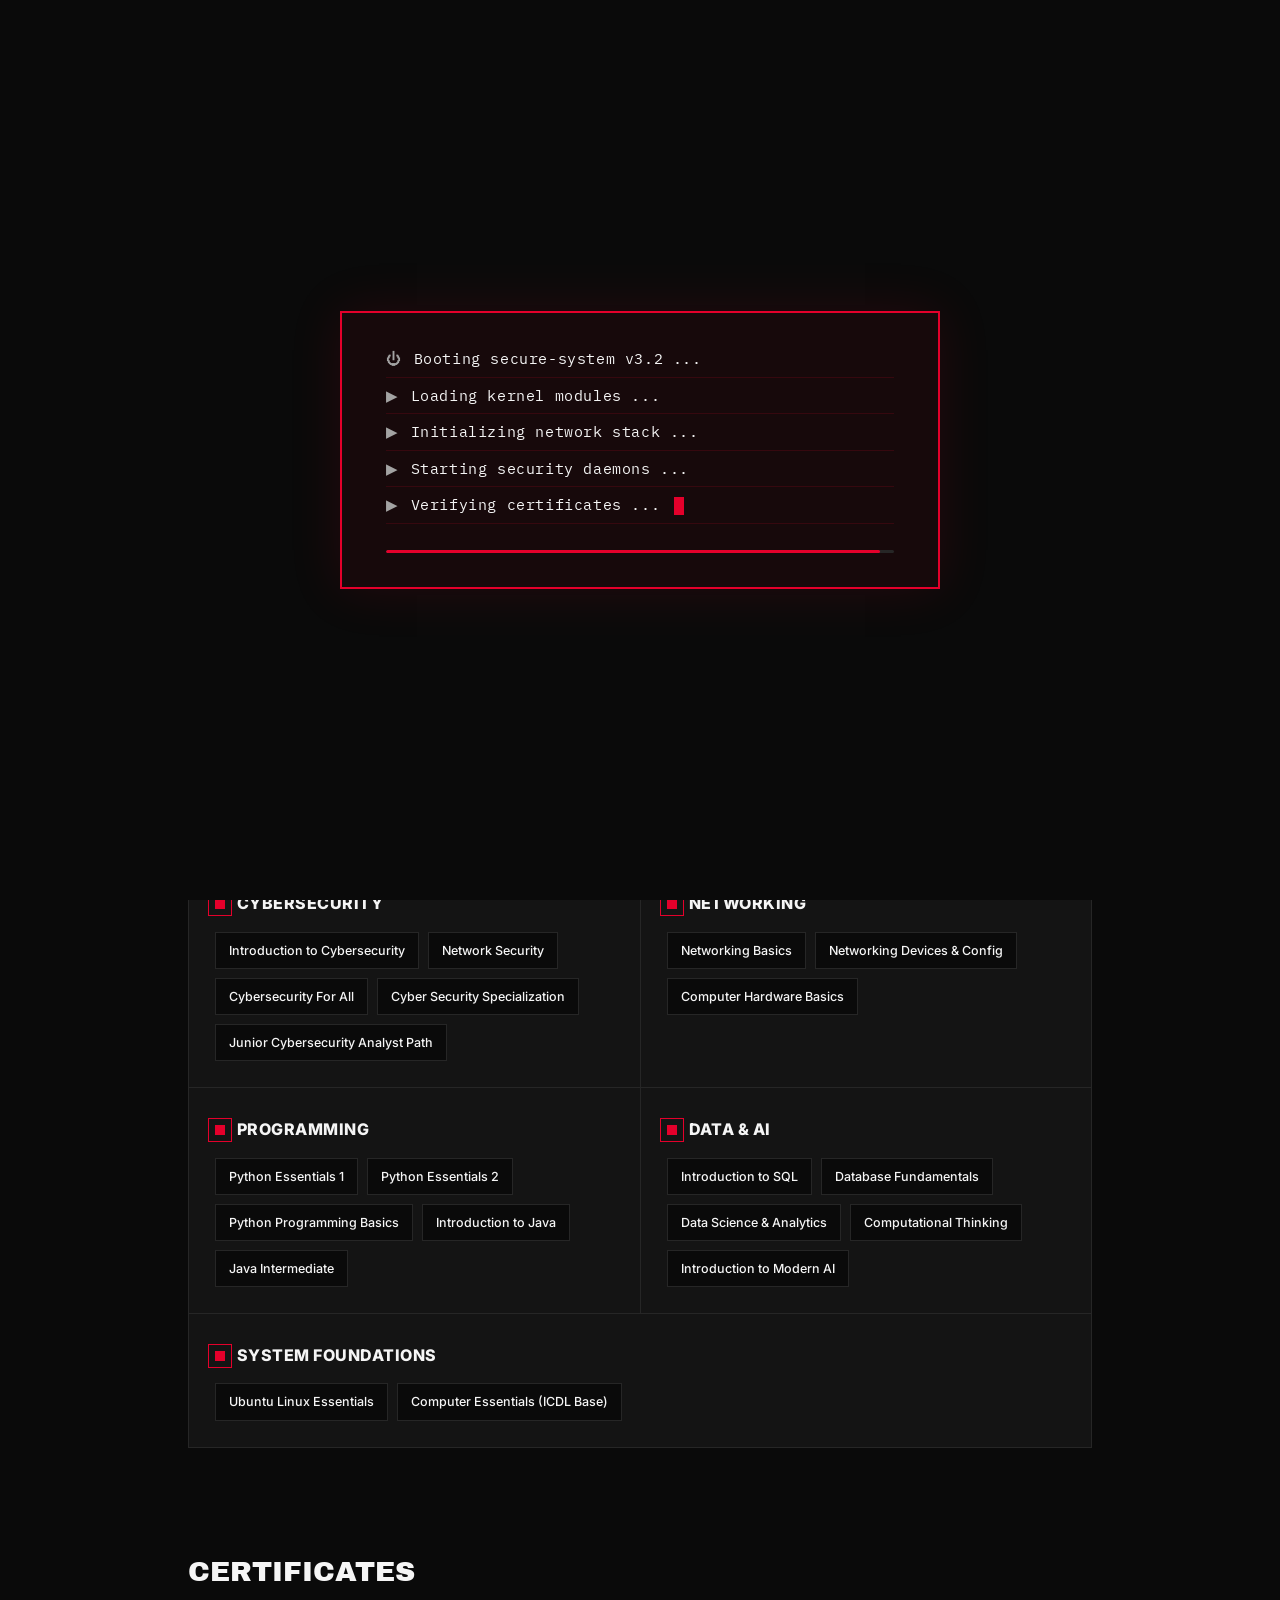
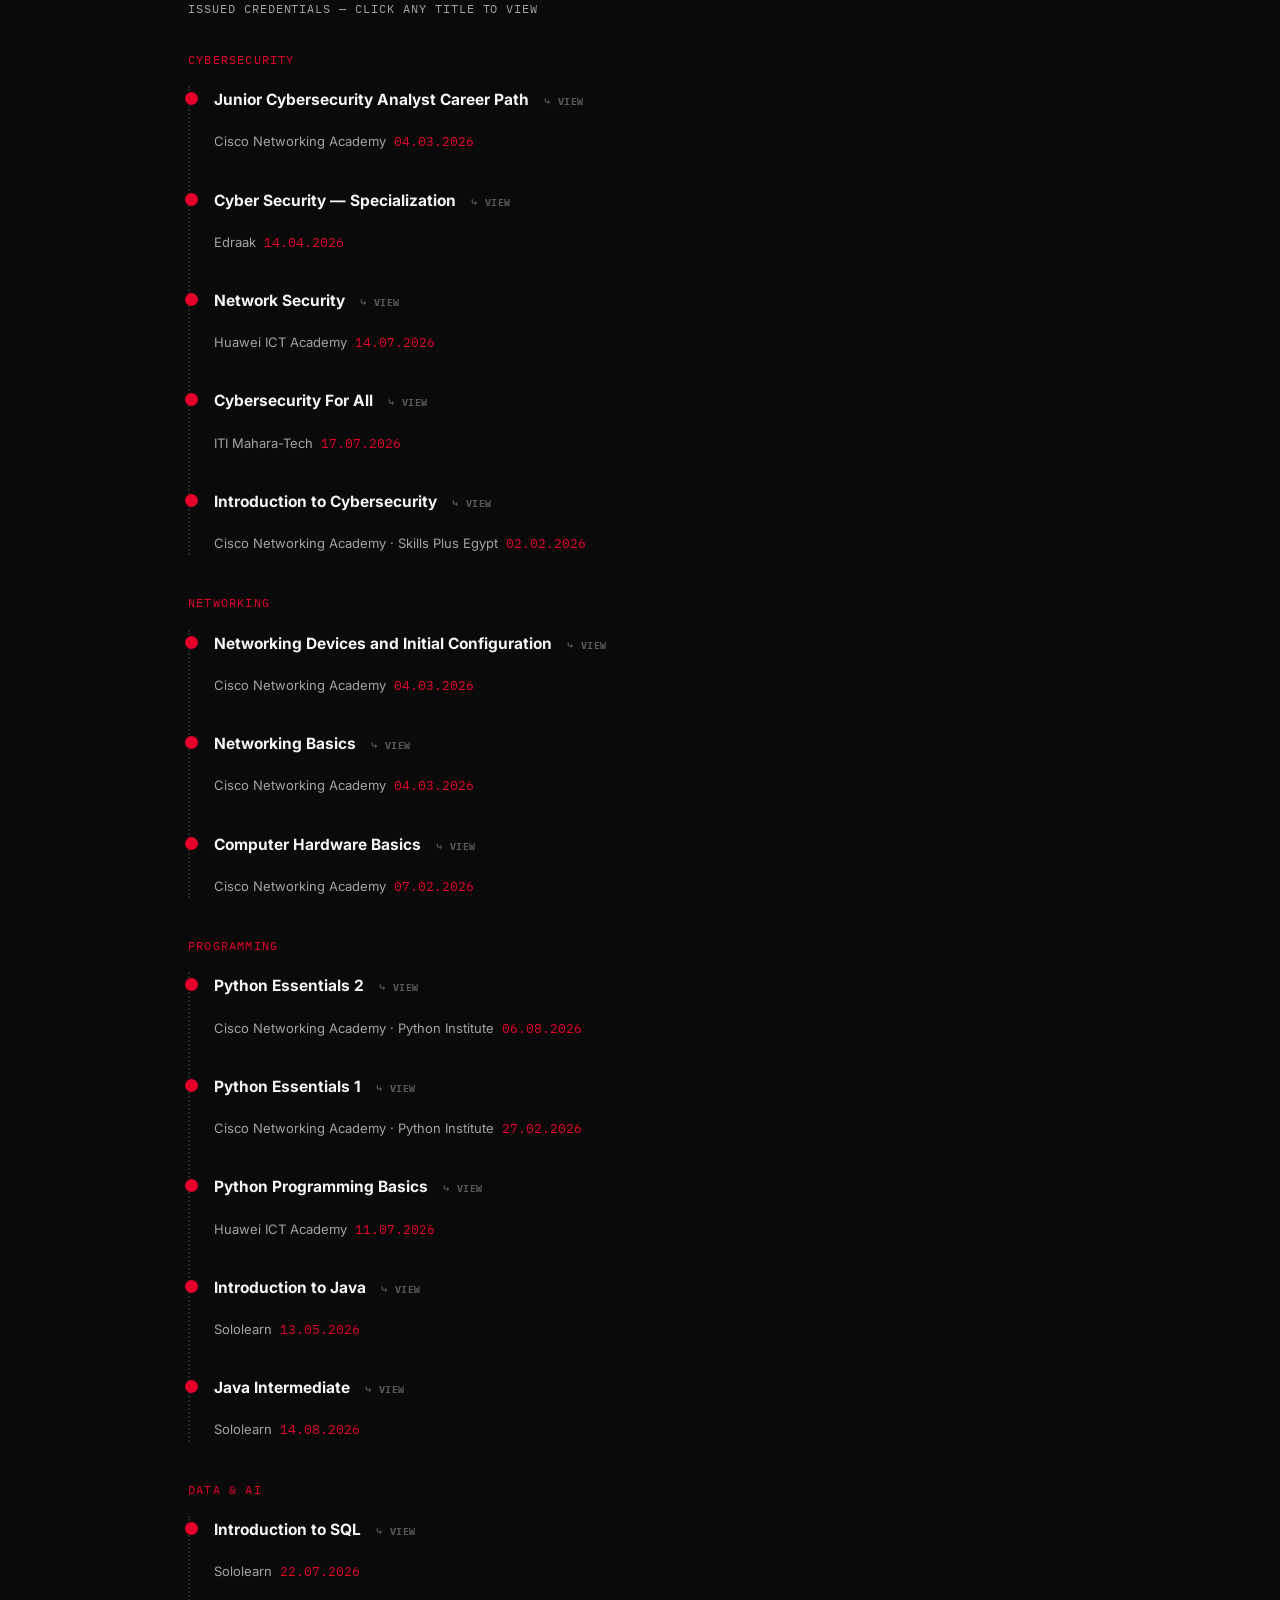
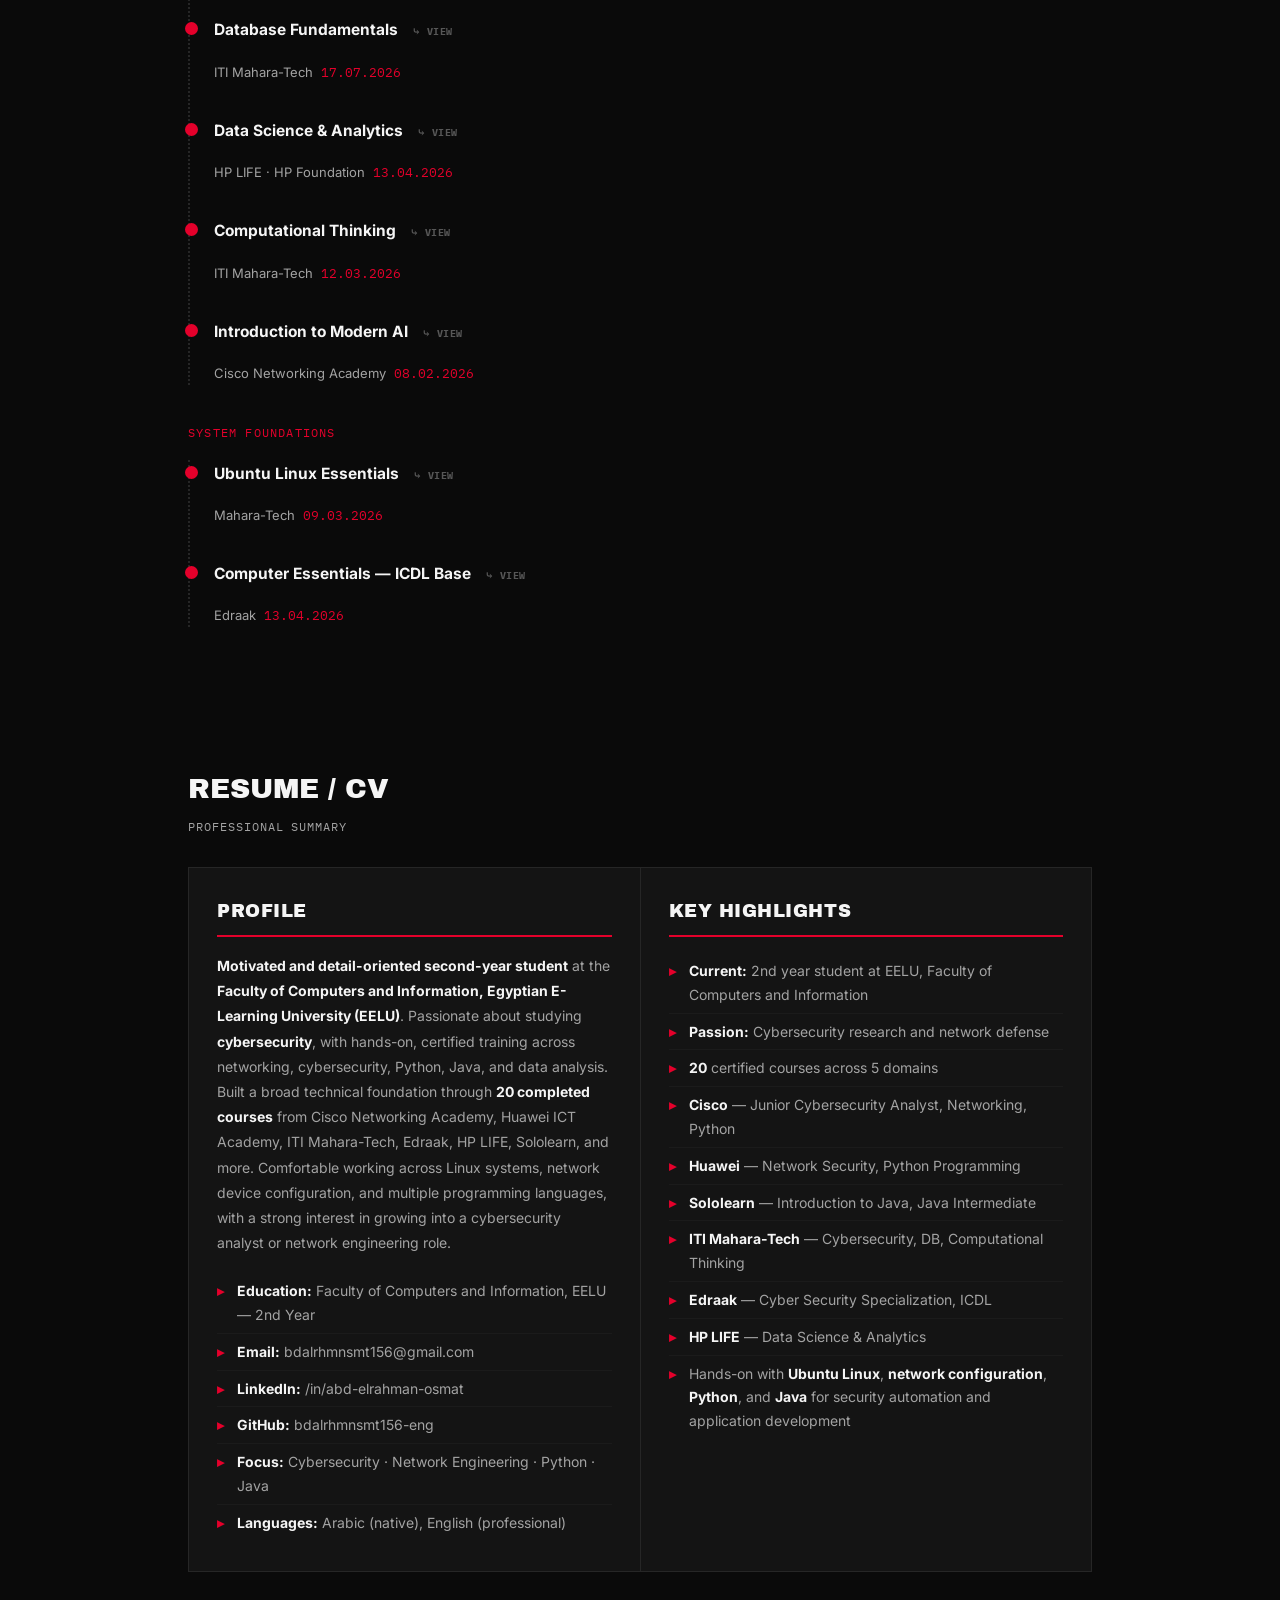
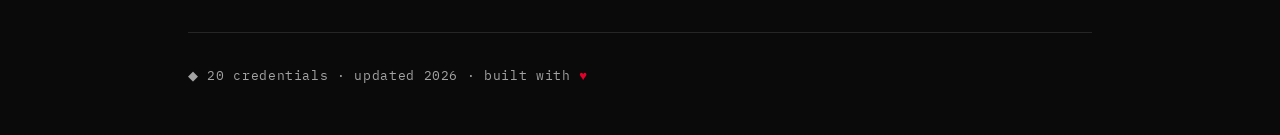
==== commit 44ff895c: "Update certified courses and add background particles Updated the number of certified courses from 1" ====
--- a/index.html
+++ b/index.html
@@ -7,7 +7,7 @@
 
     <!-- ===== META TAGS FOR SOCIAL SHARING ===== -->
     <meta property="og:title" content="Abd Elrahman Esmat — Cybersecurity & Network Engineer">
-    <meta property="og:description" content="18 certified courses in Cybersecurity, Networking, Python, Data & AI. Cisco, Huawei, ITI, Edraak & more.">
+    <meta property="og:description" content="20 certified courses in Cybersecurity, Networking, Python, Java, Data & AI. Cisco, Huawei, ITI, Edraak & more.">
     <meta property="og:type" content="website">
     <meta property="og:url" content="https://bdalrhmnsmt156-eng.github.io/portfolio2/">
     <meta name="twitter:card" content="summary_large_image">
@@ -51,6 +51,18 @@
         /* Ensure all interactive elements use the same custom cursor */
         a, button, .chip, .cert-item, .skill-card, .back-top, .cert-title, .top-bar a, .modal-close {
             cursor: url('data:image/svg+xml;utf8,<svg xmlns="http://www.w3.org/2000/svg" width="32" height="32" viewBox="0 0 32 32"><circle cx="16" cy="16" r="10" stroke="%23E4002B" stroke-width="1.5" fill="none" /><circle cx="16" cy="16" r="2" fill="%23E4002B" /><circle cx="16" cy="16" r="12" stroke="%23E4002B" stroke-width="0.5" fill="none" stroke-dasharray="2 2"/><line x1="16" y1="2" x2="16" y2="6" stroke="%23E4002B" stroke-width="2"/><line x1="16" y1="26" x2="16" y2="30" stroke="%23E4002B" stroke-width="2"/><line x1="2" y1="16" x2="6" y2="16" stroke="%23E4002B" stroke-width="2"/><line x1="26" y1="16" x2="30" y2="16" stroke="%23E4002B" stroke-width="2"/></svg>') 16 16, crosshair;
+        }
+
+        /* ===== BACKGROUND PARTICLES (RED DOTS) ===== */
+        #bg-particles {
+            position: fixed;
+            top: 0;
+            left: 0;
+            width: 100%;
+            height: 100%;
+            z-index: 0;
+            pointer-events: none;
+            opacity: 0.6;
         }
 
         /* ===== BOOT SCREEN ===== */
@@ -205,6 +217,7 @@
             overflow: hidden;
             padding: 50px 0 50px;
             border-bottom: 1px solid var(--line);
+            z-index: 2;
         }
         #matrix {
             position: absolute;
@@ -878,6 +891,7 @@
                 color: #111 !important;
                 cursor: default !important;
             }
+            #bg-particles,
             .scanner,
             #matrix,
             .back-top,
@@ -1029,7 +1043,8 @@
                 border-right: none !important;
             }
             #matrix,
-            .scanner {
+            .scanner,
+            #bg-particles {
                 display: none;
             }
             #boot-overlay {
@@ -1039,6 +1054,9 @@
     </style>
 </head>
 <body>
+
+    <!-- ===== BACKGROUND PARTICLES (RED DOTS) ===== -->
+    <canvas id="bg-particles"></canvas>
 
     <!-- ===== BOOT SCREEN ===== -->
     <div id="boot-overlay" role="status" aria-label="System booting">
@@ -1066,7 +1084,7 @@
                 <span class="label">⌨</span>
                 <a href="https://github.com/bdalrhmnsmt156-eng" target="_blank" rel="noopener">github.com/bdalrhmnsmt156-eng</a>
             </div>
-            <span style="color:var(--muted);font-size:11px;letter-spacing:.04em;opacity:.6;">◆ 18 credentials</span>
+            <span style="color:var(--muted);font-size:11px;letter-spacing:.04em;opacity:.6;">◆ 20 credentials</span>
         </div>
     </div>
 
@@ -1076,12 +1094,12 @@
         <div class="wrap header-inner">
             <p class="eyebrow"><span class="sq"></span><span class="eyebrow-text">root@secure-network:~$ whoami</span></p>
             <h1><span class="line">ABD ELRAHMAN</span><br><span class="line">ESMAT</span></h1>
-            <p class="role">// Networking · Cybersecurity · Python Programming · Data Analysis</p>
+            <p class="role">// Networking · Cybersecurity · Python · Java · Data Analysis</p>
             <div class="underline"><span class="fill"></span><span class="packet"></span></div>
             <p class="about">
                 A steadily built foundation in computing, networking, cybersecurity, and programming —
-                backed by <strong>18 certified courses</strong> from Cisco Networking Academy, Huawei ICT Academy,
-                ITI Mahara-Tech, Edraak, HP LIFE, and more. I am currently a <strong>second-year student</strong> at the
+                backed by <strong>20 certified courses</strong> from Cisco Networking Academy, Huawei ICT Academy,
+                ITI Mahara-Tech, Edraak, HP LIFE, Sololearn, and more. I am currently a <strong>second-year student</strong> at the
                 <strong>Faculty of Computers and Information, Egyptian E-Learning University (EELU)</strong>,
                 with a strong passion for deepening my expertise in <strong>cybersecurity</strong>.
                 Below is a clear summary of these skills and the credentials behind them.
@@ -1124,6 +1142,8 @@
                         <span class="chip">Python Essentials 1</span>
                         <span class="chip">Python Essentials 2</span>
                         <span class="chip">Python Programming Basics</span>
+                        <span class="chip">Introduction to Java</span>
+                        <span class="chip">Java Intermediate</span>
                     </div>
                 </div>
 
@@ -1170,10 +1190,10 @@
                         <strong>Motivated and detail-oriented second-year student</strong> at the
                         <strong>Faculty of Computers and Information, Egyptian E-Learning University (EELU)</strong>.
                         Passionate about studying <strong>cybersecurity</strong>, with hands-on, certified training across
-                        networking, cybersecurity, Python programming, and data analysis. Built a broad technical foundation
-                        through <strong>18 completed courses</strong> from Cisco Networking Academy, Huawei ICT Academy,
-                        ITI Mahara-Tech, Edraak, HP LIFE, and SoloLearn. Comfortable working across Linux systems,
-                        network device configuration, and scripting, with a strong interest in growing into a
+                        networking, cybersecurity, Python, Java, and data analysis. Built a broad technical foundation
+                        through <strong>20 completed courses</strong> from Cisco Networking Academy, Huawei ICT Academy,
+                        ITI Mahara-Tech, Edraak, HP LIFE, Sololearn, and more. Comfortable working across Linux systems,
+                        network device configuration, and multiple programming languages, with a strong interest in growing into a
                         cybersecurity analyst or network engineering role.
                     </p>
                     <ul>
@@ -1181,7 +1201,7 @@
                         <li><strong>Email:</strong> bdalrhmnsmt156@gmail.com</li>
                         <li><strong>LinkedIn:</strong> /in/abd-elrahman-osmat</li>
                         <li><strong>GitHub:</strong> bdalrhmnsmt156-eng</li>
-                        <li><strong>Focus:</strong> Cybersecurity · Network Engineering · Python</li>
+                        <li><strong>Focus:</strong> Cybersecurity · Network Engineering · Python · Java</li>
                         <li><strong>Languages:</strong> Arabic (native), English (professional)</li>
                     </ul>
                 </div>
@@ -1190,15 +1210,15 @@
                     <ul>
                         <li><strong>Current:</strong> 2nd year student at EELU, Faculty of Computers and Information</li>
                         <li><strong>Passion:</strong> Cybersecurity research and network defense</li>
-                        <li><strong>18</strong> certified courses across 5 domains</li>
+                        <li><strong>20</strong> certified courses across 5 domains</li>
                         <li><strong>Cisco</strong> — Junior Cybersecurity Analyst, Networking, Python</li>
                         <li><strong>Huawei</strong> — Network Security, Python Programming</li>
+                        <li><strong>Sololearn</strong> — Introduction to Java, Java Intermediate</li>
                         <li><strong>ITI Mahara-Tech</strong> — Cybersecurity, DB, Computational Thinking</li>
                         <li><strong>Edraak</strong> — Cyber Security Specialization, ICDL</li>
                         <li><strong>HP LIFE</strong> — Data Science &amp; Analytics</li>
-                        <li><strong>Sololearn</strong> — SQL</li>
                         <li>Hands-on with <strong>Ubuntu Linux</strong>, <strong>network configuration</strong>,
-                            and <strong>Python</strong> scripting for security automation</li>
+                            <strong>Python</strong>, and <strong>Java</strong> for security automation and application development</li>
                     </ul>
                 </div>
             </div>
@@ -1206,7 +1226,7 @@
 
         <!-- FOOTER -->
         <footer>
-            <p>◆ 18 credentials · updated 2026 · built with <span style="color:var(--red);">♥</span></p>
+            <p>◆ 20 credentials · updated 2026 · built with <span style="color:var(--red);">♥</span></p>
         </footer>
     </div>
 
@@ -1231,6 +1251,59 @@
             'use strict';
 
             var reduce = window.matchMedia('(prefers-reduced-motion: reduce)').matches;
+
+            // ===== BACKGROUND PARTICLES (RED DOTS) =====
+            var particleCanvas = document.getElementById('bg-particles');
+            if (particleCanvas && !reduce) {
+                var pCtx = particleCanvas.getContext('2d');
+                var pWidth, pHeight;
+                var particles = [];
+                var PARTICLE_COUNT = 75;
+
+                function resizeParticles() {
+                    pWidth = window.innerWidth;
+                    pHeight = window.innerHeight;
+                    particleCanvas.width = pWidth;
+                    particleCanvas.height = pHeight;
+                }
+                window.addEventListener('resize', resizeParticles);
+                resizeParticles();
+
+                function initParticles() {
+                    particles = [];
+                    for (var i = 0; i < PARTICLE_COUNT; i++) {
+                        particles.push({
+                            x: Math.random() * pWidth,
+                            y: Math.random() * pHeight,
+                            vx: (Math.random() - 0.5) * 0.25,
+                            vy: (Math.random() - 0.5) * 0.25,
+                            radius: Math.random() * 3 + 1.5,
+                            alpha: Math.random() * 0.5 + 0.15
+                        });
+                    }
+                }
+                initParticles();
+
+                function drawParticles() {
+                    pCtx.clearRect(0, 0, pWidth, pHeight);
+                    for (var i = 0; i < particles.length; i++) {
+                        var p = particles[i];
+                        p.x += p.vx;
+                        p.y += p.vy;
+
+                        // boundary bounce
+                        if (p.x < 0 || p.x > pWidth) p.vx *= -1;
+                        if (p.y < 0 || p.y > pHeight) p.vy *= -1;
+
+                        pCtx.beginPath();
+                        pCtx.arc(p.x, p.y, p.radius, 0, Math.PI * 2);
+                        pCtx.fillStyle = 'rgba(228, 0, 43, ' + p.alpha + ')';
+                        pCtx.fill();
+                    }
+                    requestAnimationFrame(drawParticles);
+                }
+                drawParticles();
+            }
 
             // ===== BOOT SCREEN =====
             var bootOverlay = document.getElementById('boot-overlay');
@@ -1344,7 +1417,7 @@
                 });
             });
 
-            // ===== CERTIFICATE DATA =====
+            // ===== CERTIFICATE DATA (UPDATED WITH JAVA) =====
             var certData = [{
                 group: 'Cybersecurity',
                 items: [{
@@ -1408,6 +1481,16 @@
                     issuer: 'Huawei ICT Academy',
                     date: '11.07.2026',
                     desc: 'Practical Python programming with a focus on automation, scripting, and solving real-world problems.'
+                }, {
+                    title: 'Introduction to Java',
+                    issuer: 'Sololearn',
+                    date: '13.05.2026',
+                    desc: 'Foundational Java course covering core programming concepts: <strong>variables, data types, conditional statements (if/else), loops (for/while), and methods (functions)</strong>. Builds a solid base for object-oriented programming.'
+                }, {
+                    title: 'Java Intermediate',
+                    issuer: 'Sololearn',
+                    date: '14.08.2026',
+                    desc: 'Intermediate Java programming focusing on <strong>Object-Oriented Programming (OOP)</strong> principles such as <strong>classes, objects, inheritance, and abstraction</strong>. Also covers advanced topics including <strong>exception handling (try/catch), collections (ArrayList), multithreading, and file I/O</strong> operations.'
                 }]
             }, {
                 group: 'Data & AI',
@@ -1712,11 +1795,9 @@
                 els.forEach(function(el) { observer.observe(el); });
             }
 
-            // ===== MATRIX INTERACTION: header hover already done above =====
-
-            console.log('◆ Portfolio ready — 18 credentials loaded');
+            console.log('◆ Portfolio ready — 20 credentials loaded');
         })();
     </script>
 
 </body>
-</html>+</html>
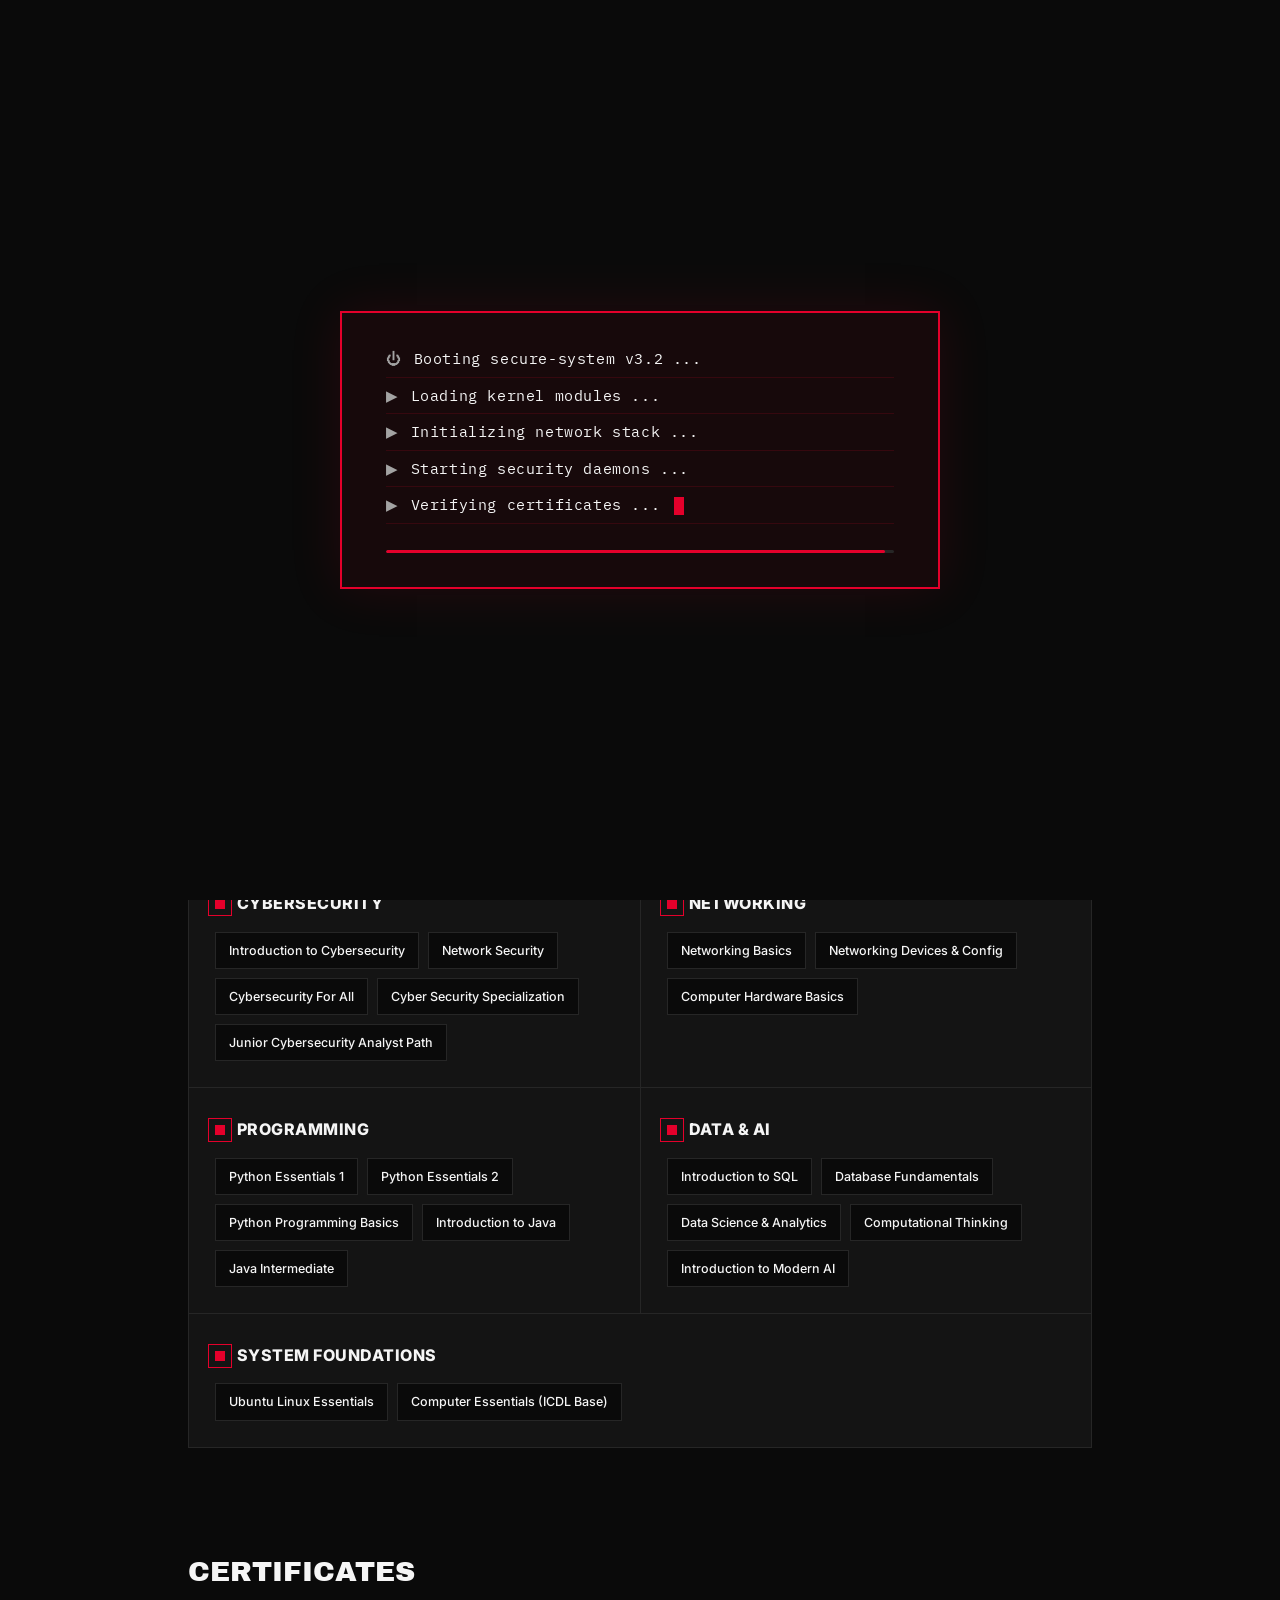
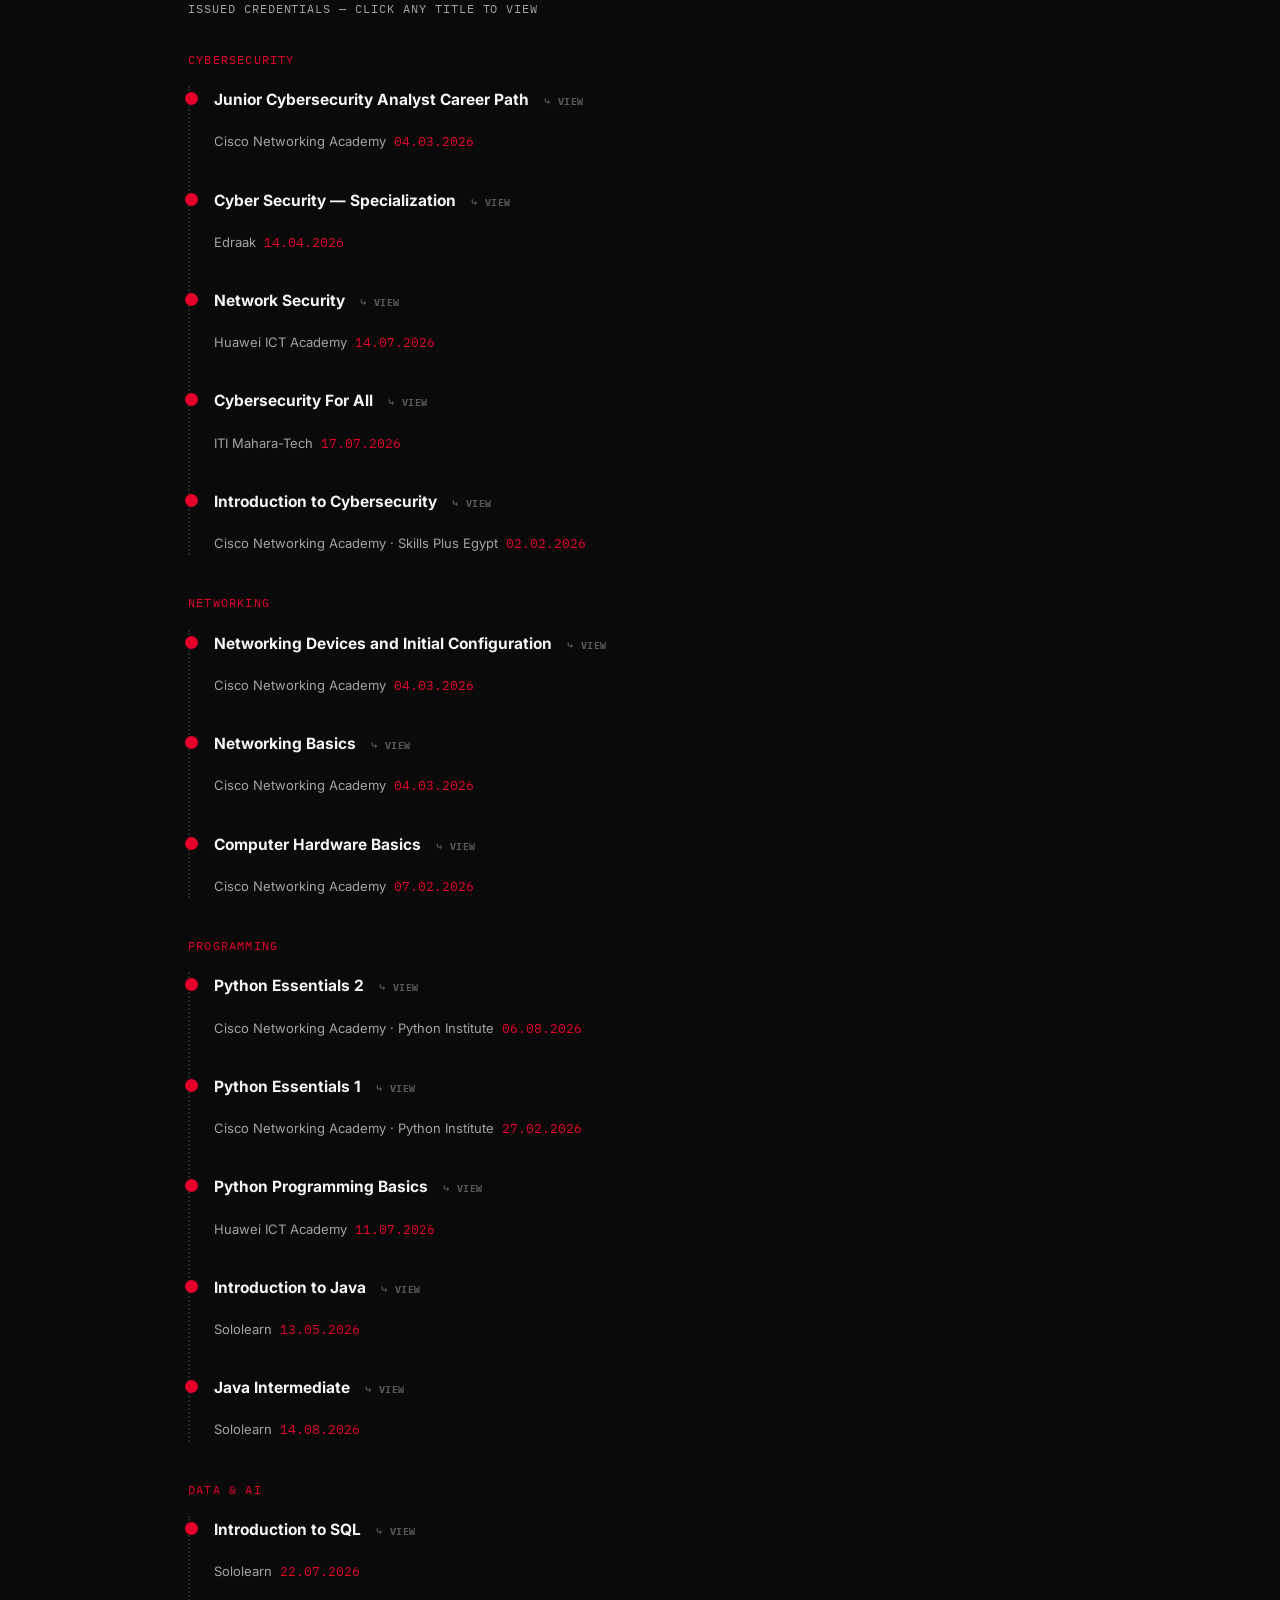
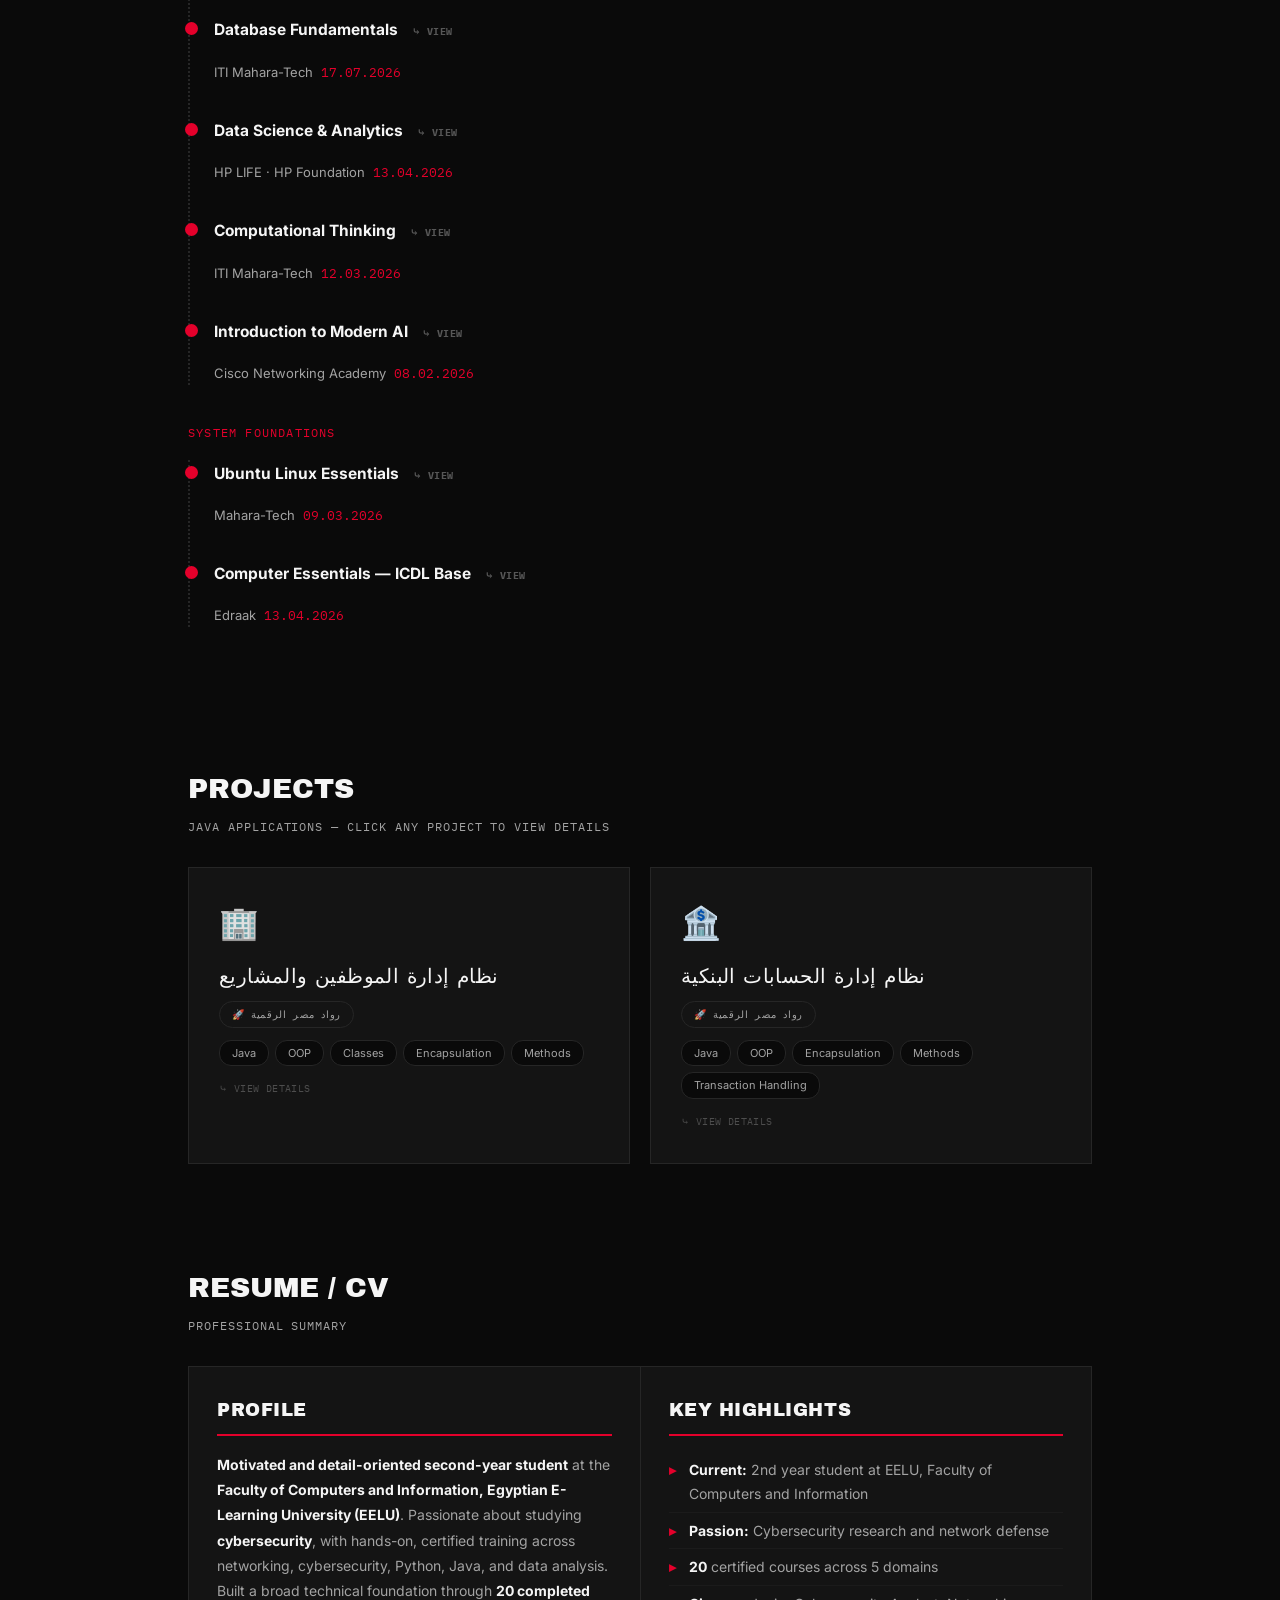
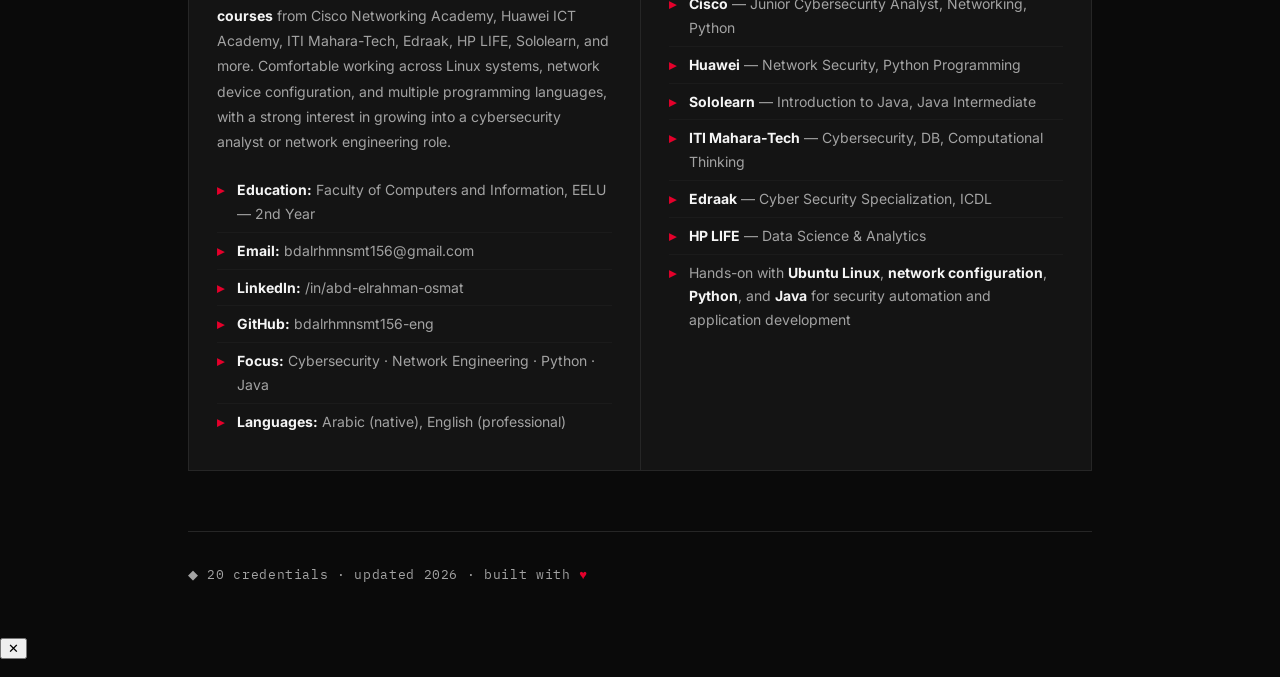
==== commit 62dbe467: "Change greeting from 'Hello' to 'Goodbye'" ====
--- a/index.html
+++ b/index.html
@@ -30,7 +30,29 @@
             --red-dim: #7A0018;
             --line: #262626;
             --gold: #D4AF37;
-        }
+            --accent: var(--red);
+            --accent-dim: var(--red-dim);
+            --scanner-opacity: .3;
+            --matrix-opacity: .5;
+        }
+
+        /* ===== GREEN THEME (activated via body class) ===== */
+        body.project-mode {
+            --bg: #061A0A;
+            --surface: #0D1A0D;
+            --surface-hover: #122A12;
+            --ink: #E8F5E8;
+            --muted: #8AAA8A;
+            --red: #00E676;
+            --red-dim: #0B5E2E;
+            --line: #1A3A1A;
+            --gold: #66D98B;
+            --accent: #00E676;
+            --accent-dim: #0B5E2E;
+            --scanner-opacity: .4;
+            --matrix-opacity: .6;
+        }
+
         * {
             box-sizing: border-box;
         }
@@ -45,12 +67,22 @@
             line-height: 1.7;
             -webkit-font-smoothing: antialiased;
             overflow-x: hidden;
+            transition: background .5s ease, color .5s ease;
             /* ===== CUSTOM CYBER CURSOR (TARGETING RETICLE) ===== */
             cursor: url('data:image/svg+xml;utf8,<svg xmlns="http://www.w3.org/2000/svg" width="32" height="32" viewBox="0 0 32 32"><circle cx="16" cy="16" r="10" stroke="%23E4002B" stroke-width="1.5" fill="none" /><circle cx="16" cy="16" r="2" fill="%23E4002B" /><circle cx="16" cy="16" r="12" stroke="%23E4002B" stroke-width="0.5" fill="none" stroke-dasharray="2 2"/><line x1="16" y1="2" x2="16" y2="6" stroke="%23E4002B" stroke-width="2"/><line x1="16" y1="26" x2="16" y2="30" stroke="%23E4002B" stroke-width="2"/><line x1="2" y1="16" x2="6" y2="16" stroke="%23E4002B" stroke-width="2"/><line x1="26" y1="16" x2="30" y2="16" stroke="%23E4002B" stroke-width="2"/></svg>') 16 16, crosshair;
         }
+        body.project-mode {
+            cursor: url('data:image/svg+xml;utf8,<svg xmlns="http://www.w3.org/2000/svg" width="32" height="32" viewBox="0 0 32 32"><circle cx="16" cy="16" r="10" stroke="%2300E676" stroke-width="1.5" fill="none" /><circle cx="16" cy="16" r="2" fill="%2300E676" /><circle cx="16" cy="16" r="12" stroke="%2300E676" stroke-width="0.5" fill="none" stroke-dasharray="2 2"/><line x1="16" y1="2" x2="16" y2="6" stroke="%2300E676" stroke-width="2"/><line x1="16" y1="26" x2="16" y2="30" stroke="%2300E676" stroke-width="2"/><line x1="2" y1="16" x2="6" y2="16" stroke="%2300E676" stroke-width="2"/><line x1="26" y1="16" x2="30" y2="16" stroke="%2300E676" stroke-width="2"/></svg>') 16 16, crosshair;
+        }
         /* Ensure all interactive elements use the same custom cursor */
-        a, button, .chip, .cert-item, .skill-card, .back-top, .cert-title, .top-bar a, .modal-close {
+        a, button, .chip, .cert-item, .skill-card, .back-top, .cert-title, .top-bar a, .modal-close, .project-item {
             cursor: url('data:image/svg+xml;utf8,<svg xmlns="http://www.w3.org/2000/svg" width="32" height="32" viewBox="0 0 32 32"><circle cx="16" cy="16" r="10" stroke="%23E4002B" stroke-width="1.5" fill="none" /><circle cx="16" cy="16" r="2" fill="%23E4002B" /><circle cx="16" cy="16" r="12" stroke="%23E4002B" stroke-width="0.5" fill="none" stroke-dasharray="2 2"/><line x1="16" y1="2" x2="16" y2="6" stroke="%23E4002B" stroke-width="2"/><line x1="16" y1="26" x2="16" y2="30" stroke="%23E4002B" stroke-width="2"/><line x1="2" y1="16" x2="6" y2="16" stroke="%23E4002B" stroke-width="2"/><line x1="26" y1="16" x2="30" y2="16" stroke="%23E4002B" stroke-width="2"/></svg>') 16 16, crosshair;
+        }
+        body.project-mode a, body.project-mode button, body.project-mode .chip,
+        body.project-mode .cert-item, body.project-mode .skill-card, body.project-mode .back-top,
+        body.project-mode .cert-title, body.project-mode .top-bar a, body.project-mode .modal-close,
+        body.project-mode .project-item {
+            cursor: url('data:image/svg+xml;utf8,<svg xmlns="http://www.w3.org/2000/svg" width="32" height="32" viewBox="0 0 32 32"><circle cx="16" cy="16" r="10" stroke="%2300E676" stroke-width="1.5" fill="none" /><circle cx="16" cy="16" r="2" fill="%2300E676" /><circle cx="16" cy="16" r="12" stroke="%2300E676" stroke-width="0.5" fill="none" stroke-dasharray="2 2"/><line x1="16" y1="2" x2="16" y2="6" stroke="%2300E676" stroke-width="2"/><line x1="16" y1="26" x2="16" y2="30" stroke="%2300E676" stroke-width="2"/><line x1="2" y1="16" x2="6" y2="16" stroke="%2300E676" stroke-width="2"/><line x1="26" y1="16" x2="30" y2="16" stroke="%2300E676" stroke-width="2"/></svg>') 16 16, crosshair;
         }
 
         /* ===== BACKGROUND PARTICLES (RED DOTS) ===== */
@@ -63,6 +95,7 @@
             z-index: 0;
             pointer-events: none;
             opacity: 0.6;
+            transition: opacity .5s ease;
         }
 
         /* ===== BOOT SCREEN ===== */
@@ -92,6 +125,12 @@
             max-width: 600px;
             width: 90%;
             text-align: left;
+            transition: border-color .5s ease, background .5s ease, box-shadow .5s ease;
+        }
+        body.project-mode #boot-overlay .boot-box {
+            border-color: #00E676;
+            background: rgba(0, 230, 118, .08);
+            box-shadow: 0 0 50px rgba(0, 230, 118, .15);
         }
         #boot-overlay .boot-box .line {
             display: flex;
@@ -101,6 +140,10 @@
             letter-spacing: .04em;
             padding: 5px 0;
             border-bottom: 1px solid rgba(228, 0, 43, .15);
+            transition: border-color .5s ease;
+        }
+        body.project-mode #boot-overlay .boot-box .line {
+            border-bottom-color: rgba(0, 230, 118, .2);
         }
         #boot-overlay .boot-box .line:last-child {
             border-bottom: none;
@@ -120,6 +163,7 @@
             animation: bootBlink .9s step-end infinite;
             margin-left: 4px;
             vertical-align: middle;
+            transition: background .5s ease;
         }
         #boot-overlay .boot-progress {
             margin-top: 26px;
@@ -128,12 +172,13 @@
             background: var(--line);
             overflow: hidden;
             border-radius: 2px;
+            transition: background .5s ease;
         }
         #boot-overlay .boot-progress .fill {
             height: 100%;
             width: 0%;
             background: var(--red);
-            transition: width .08s linear;
+            transition: width .08s linear, background .5s ease;
             border-radius: 2px;
         }
         @keyframes bootBlink {
@@ -155,11 +200,16 @@
             height: 2px;
             background: linear-gradient(90deg, transparent, var(--red) 45%, var(--red) 55%, transparent);
             box-shadow: 0 0 16px 2px rgba(228, 0, 43, .55);
-            opacity: .3;
+            opacity: var(--scanner-opacity);
             mix-blend-mode: screen;
             z-index: 5;
             pointer-events: none;
             animation: scan 7s linear infinite;
+            transition: background .5s ease, box-shadow .5s ease, opacity .5s ease;
+        }
+        body.project-mode .scanner {
+            background: linear-gradient(90deg, transparent, #00E676 45%, #00E676 55%, transparent);
+            box-shadow: 0 0 16px 2px rgba(0, 230, 118, .55);
         }
         @keyframes scan {
             0% {
@@ -179,6 +229,7 @@
             padding: 10px 0;
             font-size: 13px;
             font-family: 'IBM Plex Mono', monospace;
+            transition: background .5s ease, border-color .5s ease;
         }
         .top-bar .wrap {
             display: flex;
@@ -218,13 +269,14 @@
             padding: 50px 0 50px;
             border-bottom: 1px solid var(--line);
             z-index: 2;
+            transition: border-color .5s ease;
         }
         #matrix {
             position: absolute;
             inset: 0;
             width: 100%;
             height: 100%;
-            opacity: .5;
+            opacity: var(--matrix-opacity);
             z-index: 0;
             pointer-events: none;
             transition: opacity .3s ease;
@@ -242,6 +294,7 @@
             background: linear-gradient(to bottom, transparent, var(--bg));
             z-index: 1;
             pointer-events: none;
+            transition: background .5s ease;
         }
         .header-inner {
             position: relative;
@@ -257,6 +310,7 @@
             display: flex;
             align-items: center;
             gap: 10px;
+            transition: color .5s ease;
         }
         .eyebrow .sq {
             width: 9px;
@@ -264,6 +318,7 @@
             background: var(--red);
             flex: none;
             animation: blinkLed 1.4s step-end infinite;
+            transition: background .5s ease;
         }
         .eyebrow-text {
             display: inline-block;
@@ -273,6 +328,7 @@
             border-right: 2px solid var(--red);
             padding-right: 2px;
             animation: typeEyebrow 1.15s steps(31, end) .3s forwards, blinkCaret .8s step-end infinite .3s;
+            transition: border-color .5s ease;
         }
 
         h1 {
@@ -285,6 +341,7 @@
             margin: 0 0 12px;
             border-left: 6px solid var(--red);
             padding-left: 20px;
+            transition: border-color .5s ease, color .5s ease;
         }
         h1 .line {
             display: inline-block;
@@ -303,6 +360,7 @@
             width: 0;
             border-right: 2px solid var(--red);
             animation: typeRole 1.7s steps(65, end) 1.55s forwards, blinkCaret .8s step-end infinite 1.55s;
+            transition: color .5s ease, border-color .5s ease;
         }
 
         .underline {
@@ -311,6 +369,7 @@
             background: var(--line);
             position: relative;
             overflow: hidden;
+            transition: background .5s ease;
         }
         .underline .fill {
             position: absolute;
@@ -319,6 +378,7 @@
             transform-origin: left center;
             transform: scaleX(0);
             animation: drawLine 1s cubic-bezier(.22, .9, .3, 1) 3.3s forwards;
+            transition: background .5s ease;
         }
         .underline .packet {
             position: absolute;
@@ -330,6 +390,10 @@
             box-shadow: 0 0 10px 2px rgba(228, 0, 43, .7);
             opacity: 0;
             animation: travel 3.2s linear 4.3s infinite;
+            transition: background .5s ease, box-shadow .5s ease;
+        }
+        body.project-mode .underline .packet {
+            box-shadow: 0 0 10px 2px rgba(0, 230, 118, .7);
         }
 
         .about {
@@ -339,9 +403,11 @@
             margin-top: 26px;
             opacity: 0;
             animation: fadeSlideUp .8s ease 4.1s forwards;
+            transition: color .5s ease;
         }
         .about strong {
             color: var(--ink);
+            transition: color .5s ease;
         }
 
         /* ===== WRAP ===== */
@@ -363,6 +429,7 @@
             font-size: 28px;
             text-transform: uppercase;
             margin: 0 0 4px;
+            transition: color .5s ease;
         }
         .section-sub {
             font-family: 'IBM Plex Mono', monospace;
@@ -371,6 +438,7 @@
             letter-spacing: .08em;
             margin: 0 0 30px;
             text-transform: uppercase;
+            transition: color .5s ease;
         }
 
         /* ===== SKILLS GRID ===== */
@@ -380,6 +448,7 @@
             gap: 1px;
             background: var(--line);
             border: 1px solid var(--line);
+            transition: background .5s ease, border-color .5s ease;
         }
         .skill-card {
             background: var(--surface);
@@ -403,6 +472,7 @@
             height: 10px;
             background: var(--red);
             flex: none;
+            transition: background .5s ease;
         }
         .skill-card .node .dot::before {
             content: "";
@@ -410,6 +480,7 @@
             inset: -7px;
             border: 1px solid var(--red);
             animation: targetLock 2.6s ease-out infinite;
+            transition: border-color .5s ease;
         }
         .skill-card:nth-of-type(2) .node .dot::before {
             animation-delay: .5s;
@@ -430,6 +501,7 @@
             text-transform: uppercase;
             letter-spacing: .03em;
             margin: 0;
+            transition: color .5s ease;
         }
         .chips {
             display: flex;
@@ -451,6 +523,11 @@
             color: #0A0A0A;
             transform: translateY(-2px);
         }
+        body.project-mode .chip:hover {
+            background: #00E676;
+            border-color: #00E676;
+            color: #061A0A;
+        }
 
         /* ===== CERTIFICATES ===== */
         .cert-group {
@@ -463,10 +540,12 @@
             letter-spacing: .1em;
             text-transform: uppercase;
             margin: 0 0 16px;
+            transition: color .5s ease;
         }
         .cert-list {
             border-left: 2px dotted var(--line);
             padding-left: 24px;
+            transition: border-color .5s ease;
         }
         .cert-item {
             position: relative;
@@ -486,7 +565,7 @@
             background: var(--surface);
             border: 2px solid var(--red);
             border-radius: 50%;
-            transition: background .4s ease;
+            transition: background .4s ease, border-color .5s ease;
         }
         .cert-item.in-view::before {
             background: var(--red);
@@ -497,7 +576,7 @@
             font-size: 15.5px;
             margin: 0 0 3px;
             color: var(--ink);
-            transition: color .2s ease;
+            transition: color .2s ease, border-color .2s ease;
             display: inline-block;
             border-bottom: 1px dotted transparent;
         }
@@ -508,11 +587,13 @@
         .cert-meta {
             font-size: 13px;
             color: var(--muted);
+            transition: color .5s ease;
         }
         .cert-meta .date {
             font-family: 'IBM Plex Mono', monospace;
             color: var(--red);
             margin-left: 8px;
+            transition: color .5s ease;
         }
         .cert-item .click-hint {
             font-family: 'IBM Plex Mono', monospace;
@@ -522,51 +603,159 @@
             margin-left: 10px;
             letter-spacing: .04em;
             text-transform: uppercase;
-            transition: opacity .2s ease;
+            transition: opacity .2s ease, color .5s ease;
         }
         .cert-item:hover .click-hint {
             opacity: 1;
             color: var(--red);
         }
 
-        /* ===== CERTIFICATE MODAL ===== */
-        .cert-modal {
+        /* ===== PROJECTS ===== */
+        .project-grid {
+            display: grid;
+            grid-template-columns: 1fr 1fr;
+            gap: 20px;
+        }
+        @media (max-width: 640px) {
+            .project-grid {
+                grid-template-columns: 1fr;
+            }
+        }
+        .project-item {
+            background: var(--surface);
+            border: 1px solid var(--line);
+            padding: 28px 30px 30px;
+            transition: all .3s ease;
+            cursor: pointer;
+        }
+        .project-item:hover {
+            background: var(--surface-hover);
+            border-color: var(--red);
+            transform: translateY(-4px);
+            box-shadow: 0 8px 30px rgba(0, 0, 0, .4);
+        }
+        body.project-mode .project-item:hover {
+            border-color: #00E676;
+        }
+        .project-item .project-icon {
+            font-size: 32px;
+            margin-bottom: 8px;
+            display: block;
+        }
+        .project-item .project-name {
+            font-family: 'Archivo Black', sans-serif;
+            font-weight: 400;
+            font-size: 20px;
+            text-transform: uppercase;
+            letter-spacing: .02em;
+            margin: 0 0 6px;
+            transition: color .3s ease;
+        }
+        .project-item:hover .project-name {
+            color: var(--red);
+        }
+        body.project-mode .project-item:hover .project-name {
+            color: #00E676;
+        }
+        .project-item .project-badge {
+            display: inline-block;
+            font-family: 'IBM Plex Mono', monospace;
+            font-size: 10px;
+            color: var(--muted);
+            border: 1px solid var(--line);
+            padding: 4px 12px;
+            border-radius: 20px;
+            letter-spacing: .06em;
+            text-transform: uppercase;
+            transition: border-color .5s ease, color .5s ease;
+        }
+        .project-item .project-badge .flag {
+            color: var(--red);
+            transition: color .5s ease;
+        }
+        body.project-mode .project-item .project-badge .flag {
+            color: #00E676;
+        }
+        .project-item .project-tech {
+            display: flex;
+            flex-wrap: wrap;
+            gap: 6px;
+            margin-top: 12px;
+        }
+        .project-item .project-tech span {
+            font-size: 11px;
+            background: var(--bg);
+            padding: 3px 12px;
+            border-radius: 12px;
+            border: 1px solid var(--line);
+            color: var(--muted);
+            transition: all .3s ease;
+        }
+        .project-item:hover .project-tech span {
+            border-color: var(--red);
+            color: var(--ink);
+        }
+        body.project-mode .project-item:hover .project-tech span {
+            border-color: #00E676;
+            color: #E8F5E8;
+        }
+        .project-item .click-hint {
+            font-family: 'IBM Plex Mono', monospace;
+            font-size: 10px;
+            color: var(--muted);
+            opacity: .4;
+            margin-top: 14px;
+            display: inline-block;
+            letter-spacing: .04em;
+            text-transform: uppercase;
+            transition: opacity .3s ease, color .5s ease;
+        }
+        .project-item:hover .click-hint {
+            opacity: 1;
+            color: var(--red);
+        }
+        body.project-mode .project-item:hover .click-hint {
+            color: #00E676;
+        }
+
+        /* ===== PROJECT MODAL ===== */
+        .project-modal {
             position: fixed;
             inset: 0;
-            z-index: 1000;
-            background: rgba(0, 0, 0, .88);
+            z-index: 1100;
+            background: rgba(0, 0, 0, .92);
             display: flex;
             align-items: center;
             justify-content: center;
             opacity: 0;
             visibility: hidden;
-            transition: opacity .35s ease, visibility .35s ease;
+            transition: opacity .4s ease, visibility .4s ease;
             padding: 20px;
-            backdrop-filter: blur(6px);
-        }
-        .cert-modal.open {
+            backdrop-filter: blur(8px);
+        }
+        .project-modal.open {
             opacity: 1;
             visibility: visible;
         }
-        .cert-modal .modal-box {
+        .project-modal .modal-box {
             background: var(--surface);
             border: 1px solid var(--line);
-            max-width: 820px;
+            max-width: 880px;
             width: 100%;
-            max-height: 92vh;
+            max-height: 90vh;
             overflow-y: auto;
             padding: 32px 36px 38px;
             position: relative;
             box-shadow: 0 20px 80px rgba(0, 0, 0, .8);
             transform: scale(.96) translateY(12px);
-            transition: transform .35s cubic-bezier(.22, .9, .3, 1), opacity .35s ease;
+            transition: transform .35s cubic-bezier(.22, .9, .3, 1), opacity .35s ease, background .5s ease, border-color .5s ease;
             opacity: 0;
         }
-        .cert-modal.open .modal-box {
+        .project-modal.open .modal-box {
             transform: scale(1) translateY(0);
             opacity: 1;
         }
-        .cert-modal .modal-close {
+        .project-modal .modal-close {
             position: absolute;
             top: 14px;
             right: 18px;
@@ -578,46 +767,124 @@
             line-height: 1;
             padding: 4px 8px;
         }
-        .cert-modal .modal-close:hover {
+        .project-modal .modal-close:hover {
             color: var(--red);
             transform: rotate(90deg);
         }
-        .cert-modal .modal-img {
-            width: 100%;
-            border: 1px solid var(--line);
-            background: var(--bg);
-            display: block;
+        body.project-mode .project-modal .modal-close:hover {
+            color: #00E676;
+        }
+        .project-modal .modal-title {
+            font-family: 'Archivo Black', sans-serif;
+            font-weight: 400;
+            font-size: 28px;
+            text-transform: uppercase;
+            margin: 0 0 6px;
+            letter-spacing: .02em;
+            transition: color .5s ease;
+        }
+        .project-modal .modal-badge {
+            font-family: 'IBM Plex Mono', monospace;
+            font-size: 12px;
+            color: var(--red);
+            border: 1px solid var(--red);
+            display: inline-block;
+            padding: 4px 16px;
+            border-radius: 30px;
             margin-bottom: 18px;
-            image-rendering: auto;
-        }
-        .cert-modal .modal-img canvas {
-            width: 100%;
-            height: auto;
-            display: block;
-        }
-        .cert-modal .modal-desc {
+            letter-spacing: .06em;
+            transition: all .5s ease;
+        }
+        body.project-mode .project-modal .modal-badge {
+            color: #00E676;
+            border-color: #00E676;
+        }
+        .project-modal .modal-desc {
             color: var(--muted);
             font-size: 15px;
-            line-height: 1.7;
-            margin: 0 0 6px;
-        }
-        .cert-modal .modal-desc strong {
+            line-height: 1.8;
+            margin: 0 0 16px;
+            transition: color .5s ease;
+        }
+        .project-modal .modal-desc strong {
             color: var(--ink);
-        }
-        .cert-modal .modal-meta {
+            transition: color .5s ease;
+        }
+        .project-modal .modal-tech-list {
+            display: flex;
+            flex-wrap: wrap;
+            gap: 8px;
+            margin-bottom: 18px;
+        }
+        .project-modal .modal-tech-list span {
+            font-size: 12px;
+            background: var(--bg);
+            padding: 5px 14px;
+            border-radius: 16px;
+            border: 1px solid var(--line);
+            color: var(--muted);
+            transition: all .5s ease;
+        }
+        body.project-mode .project-modal .modal-tech-list span {
+            border-color: #1A3A1A;
+        }
+        .project-modal .modal-code {
+            background: var(--bg);
+            border: 1px solid var(--line);
+            border-radius: 6px;
+            padding: 18px 20px;
+            overflow-x: auto;
+            font-family: 'IBM Plex Mono', monospace;
+            font-size: 13px;
+            line-height: 1.6;
+            color: var(--muted);
+            max-height: 300px;
+            overflow-y: auto;
+            transition: all .5s ease;
+            white-space: pre-wrap;
+            word-break: break-word;
+        }
+        body.project-mode .project-modal .modal-code {
+            border-color: #1A3A1A;
+        }
+        .project-modal .modal-code .keyword {
+            color: var(--red);
+            transition: color .5s ease;
+        }
+        body.project-mode .project-modal .modal-code .keyword {
+            color: #00E676;
+        }
+        .project-modal .modal-code .string {
+            color: #D4AF37;
+        }
+        .project-modal .modal-code .comment {
+            color: #666;
+        }
+        .project-modal .modal-code .type {
+            color: #88BFFF;
+        }
+        body.project-mode .project-modal .modal-code .type {
+            color: #66D98B;
+        }
+        .project-modal .modal-meta {
             font-family: 'IBM Plex Mono', monospace;
             font-size: 13px;
             color: var(--muted);
             border-top: 1px solid var(--line);
             padding-top: 14px;
-            margin-top: 6px;
+            margin-top: 16px;
             display: flex;
             flex-wrap: wrap;
             justify-content: space-between;
             gap: 6px 16px;
-        }
-        .cert-modal .modal-meta .issuer {
+            transition: all .5s ease;
+        }
+        .project-modal .modal-meta .initiative {
             color: var(--red);
+            transition: color .5s ease;
+        }
+        body.project-mode .project-modal .modal-meta .initiative {
+            color: #00E676;
         }
 
         /* ===== CV / RESUME SECTION ===== */
@@ -628,10 +895,12 @@
             background: var(--line);
             border: 1px solid var(--line);
             margin-top: 10px;
+            transition: background .5s ease, border-color .5s ease;
         }
         #cv .cv-col {
             background: var(--surface);
             padding: 28px 28px 30px;
+            transition: background .5s ease;
         }
         #cv .cv-col h4 {
             font-family: 'Archivo Black', sans-serif;
@@ -642,6 +911,7 @@
             margin: 0 0 16px;
             border-bottom: 2px solid var(--red);
             padding-bottom: 8px;
+            transition: border-color .5s ease, color .5s ease;
         }
         #cv .cv-col ul {
             list-style: none;
@@ -654,6 +924,7 @@
             color: var(--muted);
             font-size: 14px;
             border-bottom: 1px solid rgba(38, 38, 38, .4);
+            transition: color .5s ease, border-color .5s ease;
         }
         #cv .cv-col ul li:last-child {
             border-bottom: none;
@@ -664,18 +935,22 @@
             left: 0;
             color: var(--red);
             font-weight: 700;
+            transition: color .5s ease;
         }
         #cv .cv-col ul li strong {
             color: var(--ink);
+            transition: color .5s ease;
         }
         #cv .cv-col .cv-summary {
             color: var(--muted);
             font-size: 14px;
             line-height: 1.8;
             margin: 0 0 18px;
+            transition: color .5s ease;
         }
         #cv .cv-col .cv-summary strong {
             color: var(--ink);
+            transition: color .5s ease;
         }
 
         /* ===== BACK TO TOP ===== */
@@ -695,7 +970,7 @@
             justify-content: center;
             font-size: 22px;
             text-decoration: none;
-            transition: background .3s ease, border-color .3s ease, transform .3s ease, opacity .3s ease, visibility .3s ease;
+            transition: background .3s ease, border-color .3s ease, transform .3s ease, opacity .3s ease, visibility .3s ease, color .3s ease;
             opacity: 0;
             visibility: hidden;
             transform: translateY(16px);
@@ -710,6 +985,10 @@
             background: var(--red);
             border-color: var(--red);
             transform: translateY(-4px) scale(1.04);
+        }
+        body.project-mode .back-top:hover {
+            background: #00E676;
+            border-color: #00E676;
         }
 
         /* ===== FOOTER ===== */
@@ -717,6 +996,7 @@
             padding: 32px 0 48px;
             border-top: 1px solid var(--line);
             margin-top: 10px;
+            transition: border-color .5s ease;
         }
         footer p {
             color: var(--muted);
@@ -724,6 +1004,7 @@
             font-family: 'IBM Plex Mono', monospace;
             letter-spacing: .05em;
             margin: 0;
+            transition: color .5s ease;
         }
 
         /* ===== KEYFRAMES ===== */
@@ -800,6 +1081,17 @@
                 box-shadow: 0 0 0 10px rgba(228, 0, 43, 0);
             }
         }
+        body.project-mode .cert-item.in-view::before {
+            animation: radarPingGreen 2.4s ease-out infinite;
+        }
+        @keyframes radarPingGreen {
+            0% {
+                box-shadow: 0 0 0 0 rgba(0, 230, 118, .5);
+            }
+            100% {
+                box-shadow: 0 0 0 10px rgba(0, 230, 118, 0);
+            }
+        }
         @keyframes fadeSlideUp {
             from {
                 opacity: 0;
@@ -829,6 +1121,9 @@
             #cv .cv-grid {
                 grid-template-columns: 1fr;
             }
+            .project-grid {
+                grid-template-columns: 1fr;
+            }
             .top-bar .wrap {
                 flex-direction: column;
                 align-items: stretch;
@@ -848,7 +1143,8 @@
                 padding-left: 20px;
                 white-space: normal;
             }
-            .cert-modal .modal-box {
+            .cert-modal .modal-box,
+            .project-modal .modal-box {
                 padding: 22px 18px 26px;
             }
             .back-top {
@@ -879,8 +1175,12 @@
                 width: 7px;
                 height: 7px;
             }
-            .cert-modal .modal-box {
+            .cert-modal .modal-box,
+            .project-modal .modal-box {
                 padding: 16px 14px 20px;
+            }
+            .project-modal .modal-title {
+                font-size: 22px;
             }
         }
 
@@ -897,6 +1197,7 @@
             .back-top,
             #boot-overlay,
             .cert-modal,
+            .project-modal,
             .click-hint,
             .top-bar .contact-links .label {
                 display: none !important;
@@ -1014,13 +1315,38 @@
                 background: #ddd !important;
                 border-color: #ddd !important;
             }
+            .project-item {
+                background: #f5f5f5 !important;
+                border: 1px solid #ddd !important;
+            }
+            .project-item .project-name {
+                color: #111 !important;
+            }
+            .project-item .project-badge {
+                color: #555 !important;
+                border-color: #ccc !important;
+            }
+            .project-item .project-tech span {
+                background: #eee !important;
+                border-color: #ccc !important;
+                color: #333 !important;
+            }
+            .project-item .click-hint {
+                display: none !important;
+            }
+            .project-grid {
+                display: block !important;
+            }
+            .project-item {
+                margin-bottom: 16px !important;
+            }
             * {
                 animation-duration: 0.001ms !important;
                 animation-iteration-count: 1 !important;
                 transition-duration: 0.001ms !important;
             }
             /* custom cursor reset for print */
-            body, a, button, .chip, .cert-item, .skill-card, .back-top, .cert-title, .top-bar a, .modal-close {
+            body, a, button, .chip, .cert-item, .skill-card, .back-top, .cert-title, .top-bar a, .modal-close, .project-item {
                 cursor: default !important;
             }
         }
@@ -1174,6 +1500,16 @@
             <p class="section-sub">Issued Credentials — <span style="color:var(--muted);font-weight:400;">click any title to view</span></p>
 
             <div id="cert-container">
+                <!-- populated by JS -->
+            </div>
+        </section>
+
+        <!-- ===== PROJECTS SECTION ===== -->
+        <section id="projects">
+            <h2 class="section-title">Projects</h2>
+            <p class="section-sub">Java Applications — <span style="color:var(--muted);font-weight:400;">click any project to view details</span></p>
+
+            <div class="project-grid" id="project-grid">
                 <!-- populated by JS -->
             </div>
         </section>
@@ -1246,6 +1582,21 @@
         </div>
     </div>
 
+    <!-- ===== PROJECT MODAL ===== -->
+    <div class="project-modal" id="project-modal" role="dialog" aria-modal="true" aria-label="Project details">
+        <div class="modal-box">
+            <button class="modal-close" id="project-modal-close" aria-label="Close modal">✕</button>
+            <h2 class="modal-title" id="project-modal-title">Project Title</h2>
+            <div class="modal-badge" id="project-modal-badge">🚀 رواد مصر الرقمية</div>
+            <p class="modal-desc" id="project-modal-desc">Description</p>
+            <div class="modal-tech-list" id="project-modal-tech"></div>
+            <div class="modal-code" id="project-modal-code"></div>
+            <div class="modal-meta">
+                <span class="initiative" id="project-modal-initiative">🌐 مبادرة رواد مصر الرقمية - وزارة الاتصالات</span>
+            </div>
+        </div>
+    </div>
+
     <script>
         (function() {
             'use strict';
@@ -1286,18 +1637,17 @@
 
                 function drawParticles() {
                     pCtx.clearRect(0, 0, pWidth, pHeight);
+                    var isGreen = document.body.classList.contains('project-mode');
+                    var color = isGreen ? '0, 230, 118' : '228, 0, 43';
                     for (var i = 0; i < particles.length; i++) {
                         var p = particles[i];
                         p.x += p.vx;
                         p.y += p.vy;
-
-                        // boundary bounce
                         if (p.x < 0 || p.x > pWidth) p.vx *= -1;
                         if (p.y < 0 || p.y > pHeight) p.vy *= -1;
-
                         pCtx.beginPath();
                         pCtx.arc(p.x, p.y, p.radius, 0, Math.PI * 2);
-                        pCtx.fillStyle = 'rgba(228, 0, 43, ' + p.alpha + ')';
+                        pCtx.fillStyle = 'rgba(' + color + ', ' + p.alpha + ')';
                         pCtx.fill();
                     }
                     requestAnimationFrame(drawParticles);
@@ -1332,6 +1682,7 @@
 
             // ===== MATRIX RAIN =====
             var canvas = document.getElementById('matrix');
+            var matrixInterval = null;
             if (canvas && !reduce) {
                 var ctx = canvas.getContext('2d');
                 var header = canvas.closest('header');
@@ -1350,14 +1701,20 @@
 
                 var speedMultiplier = 1;
 
+                function getMatrixColor() {
+                    var isGreen = document.body.classList.contains('project-mode');
+                    return isGreen ? '0, 230, 118' : '228, 0, 43';
+                }
+
                 function draw() {
                     ctx.fillStyle = 'rgba(10,10,10,0.12)';
                     ctx.fillRect(0, 0, canvas.width, canvas.height);
                     ctx.font = fontSize + 'px "IBM Plex Mono", monospace';
+                    var color = getMatrixColor();
                     for (var i = 0; i < drops.length; i++) {
                         var char = glyphs[Math.floor(Math.random() * glyphs.length)];
                         var alpha = Math.random() * 0.4 + 0.12;
-                        ctx.fillStyle = 'rgba(228,0,43,' + alpha + ')';
+                        ctx.fillStyle = 'rgba(' + color + ',' + alpha + ')';
                         ctx.fillText(char, i * fontSize, drops[i] * fontSize);
                         if (drops[i] * fontSize > canvas.height && Math.random() > 0.975) {
                             drops[i] = 0;
@@ -1365,9 +1722,8 @@
                         drops[i] += 0.7 * speedMultiplier;
                     }
                 }
-                var matrixInterval = setInterval(draw, 55);
-
-                // header hover → speed up matrix
+                matrixInterval = setInterval(draw, 55);
+
                 header.addEventListener('mouseenter', function() {
                     speedMultiplier = 2.2;
                 });
@@ -1417,7 +1773,7 @@
                 });
             });
 
-            // ===== CERTIFICATE DATA (UPDATED WITH JAVA) =====
+            // ===== CERTIFICATE DATA =====
             var certData = [{
                 group: 'Cybersecurity',
                 items: [{
@@ -1535,33 +1891,35 @@
                 }]
             }];
 
-            // ===== GENERATE CERTIFICATE IMAGE (canvas) =====
+            // ===== GENERATE CERTIFICATE IMAGE =====
             function generateCertImage(title, issuer, date) {
                 var c = document.createElement('canvas');
                 c.width = 800;
                 c.height = 560;
                 var ctx = c.getContext('2d');
 
-                // background
                 var grad = ctx.createLinearGradient(0, 0, 0, c.height);
-                grad.addColorStop(0, '#1a1a1a');
-                grad.addColorStop(1, '#0f0f0f');
+                var isGreen = document.body.classList.contains('project-mode');
+                var accent = isGreen ? '#00E676' : '#E4002B';
+                var accentDim = isGreen ? '#0B5E2E' : '#7A0018';
+                var bg1 = isGreen ? '#0D1A0D' : '#1a1a1a';
+                var bg2 = isGreen ? '#061A0A' : '#0f0f0f';
+
+                grad.addColorStop(0, bg1);
+                grad.addColorStop(1, bg2);
                 ctx.fillStyle = grad;
                 ctx.fillRect(0, 0, c.width, c.height);
 
-                // border
                 ctx.strokeStyle = '#D4AF37';
                 ctx.lineWidth = 3;
                 ctx.strokeRect(16, 16, c.width - 32, c.height - 32);
 
-                // inner border
                 ctx.strokeStyle = 'rgba(212,175,55,0.3)';
                 ctx.lineWidth = 1;
                 ctx.setLineDash([6, 8]);
                 ctx.strokeRect(34, 34, c.width - 68, c.height - 68);
                 ctx.setLineDash([]);
 
-                // top seal
                 var cx = c.width / 2,
                     cy = 64;
                 ctx.beginPath();
@@ -1577,7 +1935,6 @@
                 ctx.textBaseline = 'middle';
                 ctx.fillText('◈', cx, cy + 1);
 
-                // title
                 ctx.fillStyle = '#F5F5F5';
                 ctx.font = 'bold 28px "Inter", sans-serif';
                 ctx.textAlign = 'center';
@@ -1592,7 +1949,6 @@
                     ctx.fillText(subTitle, c.width / 2, 134);
                 }
 
-                // divider
                 ctx.strokeStyle = 'rgba(212,175,55,0.25)';
                 ctx.lineWidth = 1;
                 ctx.beginPath();
@@ -1600,44 +1956,37 @@
                 ctx.lineTo(c.width - 80, 172);
                 ctx.stroke();
 
-                // "This certifies that"
                 ctx.fillStyle = '#A3A3A3';
                 ctx.font = '13px "IBM Plex Mono", monospace';
                 ctx.textBaseline = 'top';
                 ctx.fillText('◈  THIS CERTIFIES THAT  ◈', c.width / 2, 190);
 
-                // name
-                ctx.fillStyle = '#E4002B';
+                ctx.fillStyle = accent;
                 ctx.font = 'bold 34px "Archivo Black", sans-serif';
                 ctx.textBaseline = 'top';
                 ctx.fillText('ABD ELRAHMAN ESMAT', c.width / 2, 222);
 
-                // has completed
                 ctx.fillStyle = '#A3A3A3';
                 ctx.font = '14px "Inter", sans-serif';
                 ctx.textBaseline = 'top';
                 ctx.fillText('has successfully completed the course', c.width / 2, 274);
 
-                // course title again
                 ctx.fillStyle = '#F5F5F5';
                 ctx.font = 'bold 20px "Inter", sans-serif';
                 ctx.textBaseline = 'top';
                 var displayTitle = mainTitle.length > 48 ? mainTitle.slice(0, 45) + '…' : mainTitle;
                 ctx.fillText(displayTitle, c.width / 2, 302);
 
-                // issuer
                 ctx.fillStyle = '#D4AF37';
                 ctx.font = '16px "IBM Plex Mono", monospace';
                 ctx.textBaseline = 'top';
                 ctx.fillText('issued by ' + issuer, c.width / 2, 340);
 
-                // date
                 ctx.fillStyle = '#A3A3A3';
                 ctx.font = '13px "IBM Plex Mono", monospace';
                 ctx.textBaseline = 'top';
                 ctx.fillText('📅  ' + date, c.width / 2, 380);
 
-                // bottom seal
                 ctx.beginPath();
                 ctx.arc(c.width / 2, c.height - 50, 18, 0, Math.PI * 2);
                 ctx.strokeStyle = 'rgba(212,175,55,0.4)';
@@ -1650,7 +1999,6 @@
                 ctx.textBaseline = 'middle';
                 ctx.fillText('✔', c.width / 2, c.height - 48);
 
-                // corner accents
                 var corners = [
                     [28, 28],
                     [c.width - 28, 28],
@@ -1690,16 +2038,107 @@
             });
             container.innerHTML = html;
 
-            // ===== MODAL LOGIC =====
-            var modal = document.getElementById('cert-modal');
-            var modalImg = document.getElementById('modal-img');
-            var modalDesc = document.getElementById('modal-desc');
-            var modalIssuer = document.getElementById('modal-issuer');
-            var modalDate = document.getElementById('modal-date');
-            var modalClose = document.getElementById('modal-close');
-            var currentCertId = null;
-
-            // cache generated images
+            // ===== PROJECTS DATA =====
+            var projects = [{
+                id: 'company-app',
+                title: 'نظام إدارة الموظفين والمشاريع',
+                titleEn: 'Company Management System',
+                icon: '🏢',
+                description: 'نظام Java متكامل لإدارة الموظفين، الأقسام، والمشاريع باستخدام مفاهيم البرمجة الكائنية (OOP). يتيح النظام إضافة الموظفين إلى الأقسام، عرض معلومات الموظفين، زيادة الرواتب، حساب الرواتب السنوية، وإدارة المشاريع مع توزيع الموظفين عليها.',
+                tech: ['Java', 'OOP', 'Classes', 'Encapsulation', 'Methods'],
+                initiative: '🌐 مبادرة رواد مصر الرقمية - وزارة الاتصالات',
+                code: `class Employee {\n    private int id;\n    private String name;\n    private double salary;\n\n    public Employee(int id, String name, double salary) {\n        this.id = id;\n        this.name = name;\n        this.salary = salary;\n    }\n\n    public void displayInfo() {\n        System.out.println("ID:" + id);\n        System.out.println("Name:" + name);\n        System.out.println("Salary:" + salary);\n    }\n\n    public void increaseSalary(double percentage) {\n        salary += salary * (percentage / 100.0);\n    }\n\n    public double getAnnualSalary() {\n        return salary * 12;\n    }\n\n    public int getId() { return id; }\n    public String getName() { return name; }\n    public double getSalary() { return salary; }\n}\n\nclass Department {\n    private String departmentName;\n    private Employee manager;\n    private Employee employee1;\n    private Employee employee2;\n\n    public Department(String departmentName, Employee manager) {\n        this.departmentName = departmentName;\n        this.manager = manager;\n        this.employee1 = null;\n        this.employee2 = null;\n    }\n\n    public void addEmployee(Employee employee) {\n        if (employee1 == null) {\n            employee1 = employee;\n        } else if (employee2 == null) {\n            employee2 = employee;\n        } else {\n            System.out.println("Department is full.");\n        }\n    }\n\n    public void displayDepartmentInfo() {\n        System.out.println("Department:" + departmentName);\n        System.out.println("Manager:");\n        manager.displayInfo();\n        System.out.println("Employees:");\n        if (employee1 != null) employee1.displayInfo();\n        if (employee2 != null) employee2.displayInfo();\n    }\n\n    public double getTotalSalary() {\n        double total = manager.getSalary();\n        if (employee1 != null) total += employee1.getSalary();\n        if (employee2 != null) total += employee2.getSalary();\n        return total;\n    }\n}\n\nclass Project {\n    private String projectName;\n    private Employee projectManager;\n    private Employee assignedEmployee1;\n    private Employee assignedEmployee2;\n\n    public Project(String projectName, Employee projectManager) {\n        this.projectName = projectName;\n        this.projectManager = projectManager;\n        this.assignedEmployee1 = null;\n        this.assignedEmployee2 = null;\n    }\n\n    public void assignEmployee(Employee employee) {\n        if (assignedEmployee1 == null) {\n            assignedEmployee1 = employee;\n        } else if (assignedEmployee2 == null) {\n            assignedEmployee2 = employee;\n        } else {\n            System.out.println("Project is full.");\n        }\n    }\n\n    public void displayProjectInfo() {\n        System.out.println("Project:" + projectName);\n        System.out.println("Project Manager:" + projectManager.getName());\n        System.out.println("Employee1:" + assignedEmployee1.getName());\n        System.out.println("Employee2:" + assignedEmployee2.getName());\n    }\n}\n\npublic class CompanyApp {\n    public static void main(String[] args) {\n        Employee empMohamed = new Employee(100, "Mohammed", 15000);\n        Employee empAhmed = new Employee(101, "Ahmed", 10000);\n        Employee empAli = new Employee(102, "Ali", 9000);\n\n        Department dept = new Department("Software Engineering", empMohamed);\n        dept.addEmployee(empAhmed);\n        dept.addEmployee(empAli);\n        dept.displayDepartmentInfo();\n\n        empAhmed.increaseSalary(10);\n        System.out.println("New Salary:" + empAhmed.getSalary());\n        dept.displayDepartmentInfo();\n        System.out.println("Total Monthly Salary:" + dept.getTotalSalary());\n\n        Project project = new Project("E-Commerce Automation", empMohamed);\n        project.assignEmployee(empAhmed);\n        project.assignEmployee(empAli);\n        project.displayProjectInfo();\n    }\n}`
+            }, {
+                id: 'bank-account',
+                title: 'نظام إدارة الحسابات البنكية',
+                titleEn: 'Bank Account System',
+                icon: '🏦',
+                description: 'نظام Java لإدارة الحسابات البنكية مع عمليات الإيداع، السحب، التحويل بين الحسابات، وتتبع عدد المعاملات. يطبق مفاهيم البرمجة الكائنية مثل التغليف (Encapsulation) وإدارة حالة الحساب (نشط / غير نشط).',
+                tech: ['Java', 'OOP', 'Encapsulation', 'Methods', 'Transaction Handling'],
+                initiative: '🌐 مبادرة رواد مصر الرقمية - وزارة الاتصالات',
+                code: `public class BankAccount {\n    private String accountNumber;\n    private String ownerName;\n    private double balance;\n    private int transactionCount;\n\n    public BankAccount(String accountNumber, String ownerName, double initialBalance) {\n        this.accountNumber = accountNumber;\n        this.ownerName = ownerName;\n        this.balance = initialBalance;\n        this.transactionCount = 0;\n    }\n\n    public void deposit(double amount) {\n        if (amount <= 0) {\n            System.out.println("Invalid deposit amount.");\n            return;\n        }\n        balance += amount;\n        transactionCount++;\n        System.out.println("Deposit successful: " + amount);\n    }\n\n    public void withdraw(double amount) {\n        if (amount <= 0) {\n            System.out.println("Invalid withdrawal amount.");\n            return;\n        }\n        if (balance < amount) {\n            System.out.println("Insufficient balance.");\n            return;\n        }\n        balance -= amount;\n        transactionCount++;\n        System.out.println("Withdrawal successful: " + amount);\n    }\n\n    public void displayAccountInfo() {\n        System.out.println("Account Number: " + accountNumber);\n        System.out.println("Owner: " + ownerName);\n        System.out.println("Balance: " + balance);\n        System.out.println("Transactions: " + transactionCount);\n    }\n\n    public double getBalance() { return balance; }\n\n    public boolean isActive() { return balance > 0; }\n\n    public void transfer(BankAccount targetAccount, double amount) {\n        if (amount <= 0) {\n            System.out.println("Transfer amount must be positive.");\n            return;\n        }\n        if (this == targetAccount) {\n            System.out.println("Cannot transfer to the same account.");\n            return;\n        }\n        if (this.balance < amount) {\n            System.out.println("Insufficient balance for transfer.");\n            return;\n        }\n        this.withdraw(amount);\n        targetAccount.deposit(amount);\n        System.out.println("Transfer successful.");\n    }\n\n    public static void main(String[] args) {\n        BankAccount account = new BankAccount("10001", "Ahmed", 1000);\n        account.displayAccountInfo();\n        account.deposit(500);\n        account.withdraw(200);\n        account.withdraw(2000);\n        account.displayAccountInfo();\n        System.out.println("Account Active: " + account.isActive());\n\n        BankAccount account2 = new BankAccount("10002", "Mohamed", 500);\n        account.transfer(account2, 300);\n        System.out.println("Balance Ahmed: " + account.getBalance());\n        System.out.println("Balance Mohamed: " + account2.getBalance());\n    }\n}`
+            }];
+
+            // ===== RENDER PROJECTS =====
+            var projectGrid = document.getElementById('project-grid');
+            var projectHtml = '';
+            projects.forEach(function(proj) {
+                projectHtml += `
+                    <div class="project-item reveal" data-project="${proj.id}">
+                        <span class="project-icon">${proj.icon}</span>
+                        <h3 class="project-name">${proj.title}</h3>
+                        <span class="project-badge"><span class="flag">🚀</span> رواد مصر الرقمية</span>
+                        <div class="project-tech">
+                            ${proj.tech.map(t => `<span>${t}</span>`).join('')}
+                        </div>
+                        <span class="click-hint">⤷ view details</span>
+                    </div>
+                `;
+            });
+            projectGrid.innerHTML = projectHtml;
+
+            // ===== PROJECT MODAL LOGIC =====
+            var projectModal = document.getElementById('project-modal');
+            var projectModalTitle = document.getElementById('project-modal-title');
+            var projectModalBadge = document.getElementById('project-modal-badge');
+            var projectModalDesc = document.getElementById('project-modal-desc');
+            var projectModalTech = document.getElementById('project-modal-tech');
+            var projectModalCode = document.getElementById('project-modal-code');
+            var projectModalInitiative = document.getElementById('project-modal-initiative');
+            var projectModalClose = document.getElementById('project-modal-close');
+
+            function openProject(projectId) {
+                var proj = projects.find(function(p) { return p.id === projectId; });
+                if (!proj) return;
+
+                // Apply green theme
+                document.body.classList.add('project-mode');
+
+                projectModalTitle.textContent = proj.icon + ' ' + proj.title;
+                projectModalBadge.textContent = '🚀 رواد مصر الرقمية';
+                projectModalDesc.innerHTML = proj.description;
+                projectModalTech.innerHTML = proj.tech.map(function(t) {
+                    return '<span>' + t + '</span>';
+                }).join('');
+                projectModalCode.innerHTML = proj.code;
+                projectModalInitiative.textContent = proj.initiative;
+
+                projectModal.classList.add('open');
+                document.body.style.overflow = 'hidden';
+            }
+
+            function closeProjectModal() {
+                projectModal.classList.remove('open');
+                document.body.style.overflow = '';
+                document.body.classList.remove('project-mode');
+            }
+
+            // Click on project items
+            document.querySelectorAll('.project-item').forEach(function(el) {
+                el.addEventListener('click', function() {
+                    var id = this.dataset.project;
+                    openProject(id);
+                });
+            });
+
+            projectModalClose.addEventListener('click', closeProjectModal);
+            projectModal.addEventListener('click', function(e) {
+                if (e.target === projectModal) closeProjectModal();
+            });
+            document.addEventListener('keydown', function(e) {
+                if (e.key === 'Escape') {
+                    if (projectModal.classList.contains('open')) closeProjectModal();
+                    if (certModal.classList.contains('open')) closeCertModal();
+                }
+            });
+
+            // ===== CERTIFICATE MODAL LOGIC =====
+            var certModal = document.getElementById('cert-modal');
+            var certModalImg = document.getElementById('modal-img');
+            var certModalDesc = document.getElementById('modal-desc');
+            var certModalIssuer = document.getElementById('modal-issuer');
+            var certModalDate = document.getElementById('modal-date');
+            var certModalClose = document.getElementById('modal-close');
             var imageCache = {};
 
             function openCert(title, issuer, date, desc) {
@@ -1707,33 +2146,24 @@
                 if (!imageCache[key]) {
                     imageCache[key] = generateCertImage(title, issuer, date);
                 }
-                modalImg.innerHTML = '<img src="' + imageCache[key] +
+                certModalImg.innerHTML = '<img src="' + imageCache[key] +
                     '" alt="Certificate: ' + title + '" style="width:100%;height:auto;display:block;">';
-                modalDesc.innerHTML = desc;
-                modalIssuer.textContent = '◈ ' + issuer;
-                modalDate.textContent = '📅 ' + date;
-                modal.classList.add('open');
+                certModalDesc.innerHTML = desc;
+                certModalIssuer.textContent = '◈ ' + issuer;
+                certModalDate.textContent = '📅 ' + date;
+                certModal.classList.add('open');
                 document.body.style.overflow = 'hidden';
             }
 
-            function closeModal() {
-                modal.classList.remove('open');
+            function closeCertModal() {
+                certModal.classList.remove('open');
                 document.body.style.overflow = '';
             }
 
-            // click on cert items
             document.querySelectorAll('.cert-item').forEach(function(el) {
                 el.addEventListener('click', function() {
-                    var group = this.closest('.cert-group');
-                    var groupTitle = group ? group.querySelector('.cert-group-title').textContent : '';
                     var title = this.querySelector('.cert-title').textContent.replace(' ⤷ view', '')
                     .trim();
-                    var meta = this.querySelector('.cert-meta');
-                    var issuer = meta ? meta.textContent.replace(/\s*\d{2}\.\d{2}\.\d{4}$/, '').trim() :
-                        '';
-                    var date = meta ? meta.querySelector('.date') ? meta.querySelector('.date')
-                    .textContent : '' : '';
-                    // find full data
                     var found = null;
                     certData.forEach(function(g) {
                         g.items.forEach(function(it) {
@@ -1744,18 +2174,13 @@
                     });
                     if (found) {
                         openCert(found.title, found.issuer, found.date, found.desc);
-                    } else {
-                        openCert(title, issuer || 'Unknown', date || '', 'Certificate details.');
                     }
                 });
             });
 
-            modalClose.addEventListener('click', closeModal);
-            modal.addEventListener('click', function(e) {
-                if (e.target === modal) closeModal();
-            });
-            document.addEventListener('keydown', function(e) {
-                if (e.key === 'Escape') closeModal();
+            certModalClose.addEventListener('click', closeCertModal);
+            certModal.addEventListener('click', function(e) {
+                if (e.target === certModal) closeCertModal();
             });
 
             // ===== BACK TO TOP =====
@@ -1773,7 +2198,7 @@
             });
 
             // ===== SCROLL REVEAL =====
-            var groups = document.querySelectorAll('.skills-grid, .cert-list');
+            var groups = document.querySelectorAll('.skills-grid, .cert-list, .project-grid');
             groups.forEach(function(group) {
                 Array.prototype.forEach.call(group.children, function(el, i) {
                     el.style.transitionDelay = (i * 70) + 'ms';
@@ -1795,7 +2220,7 @@
                 els.forEach(function(el) { observer.observe(el); });
             }
 
-            console.log('◆ Portfolio ready — 20 credentials loaded');
+            console.log('◆ Portfolio ready — 20 credentials, 2 projects loaded');
         })();
     </script>
 
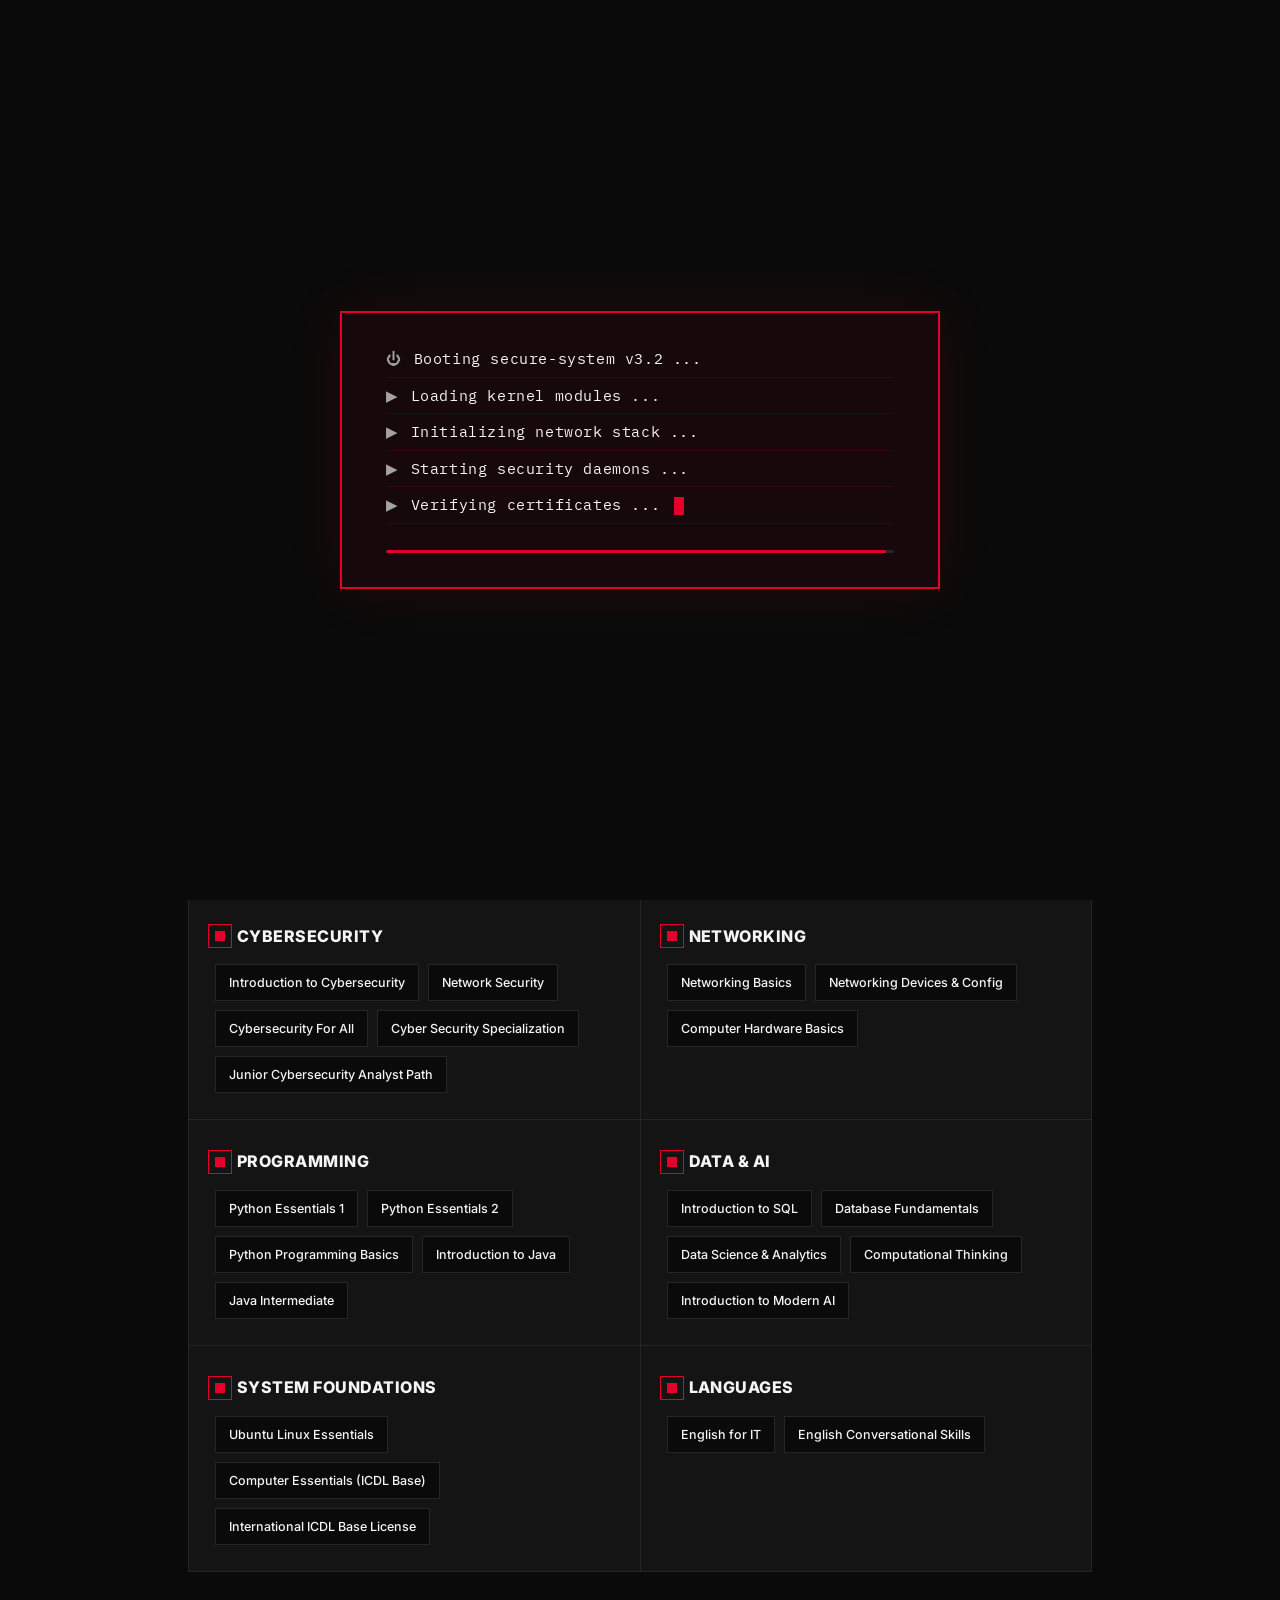
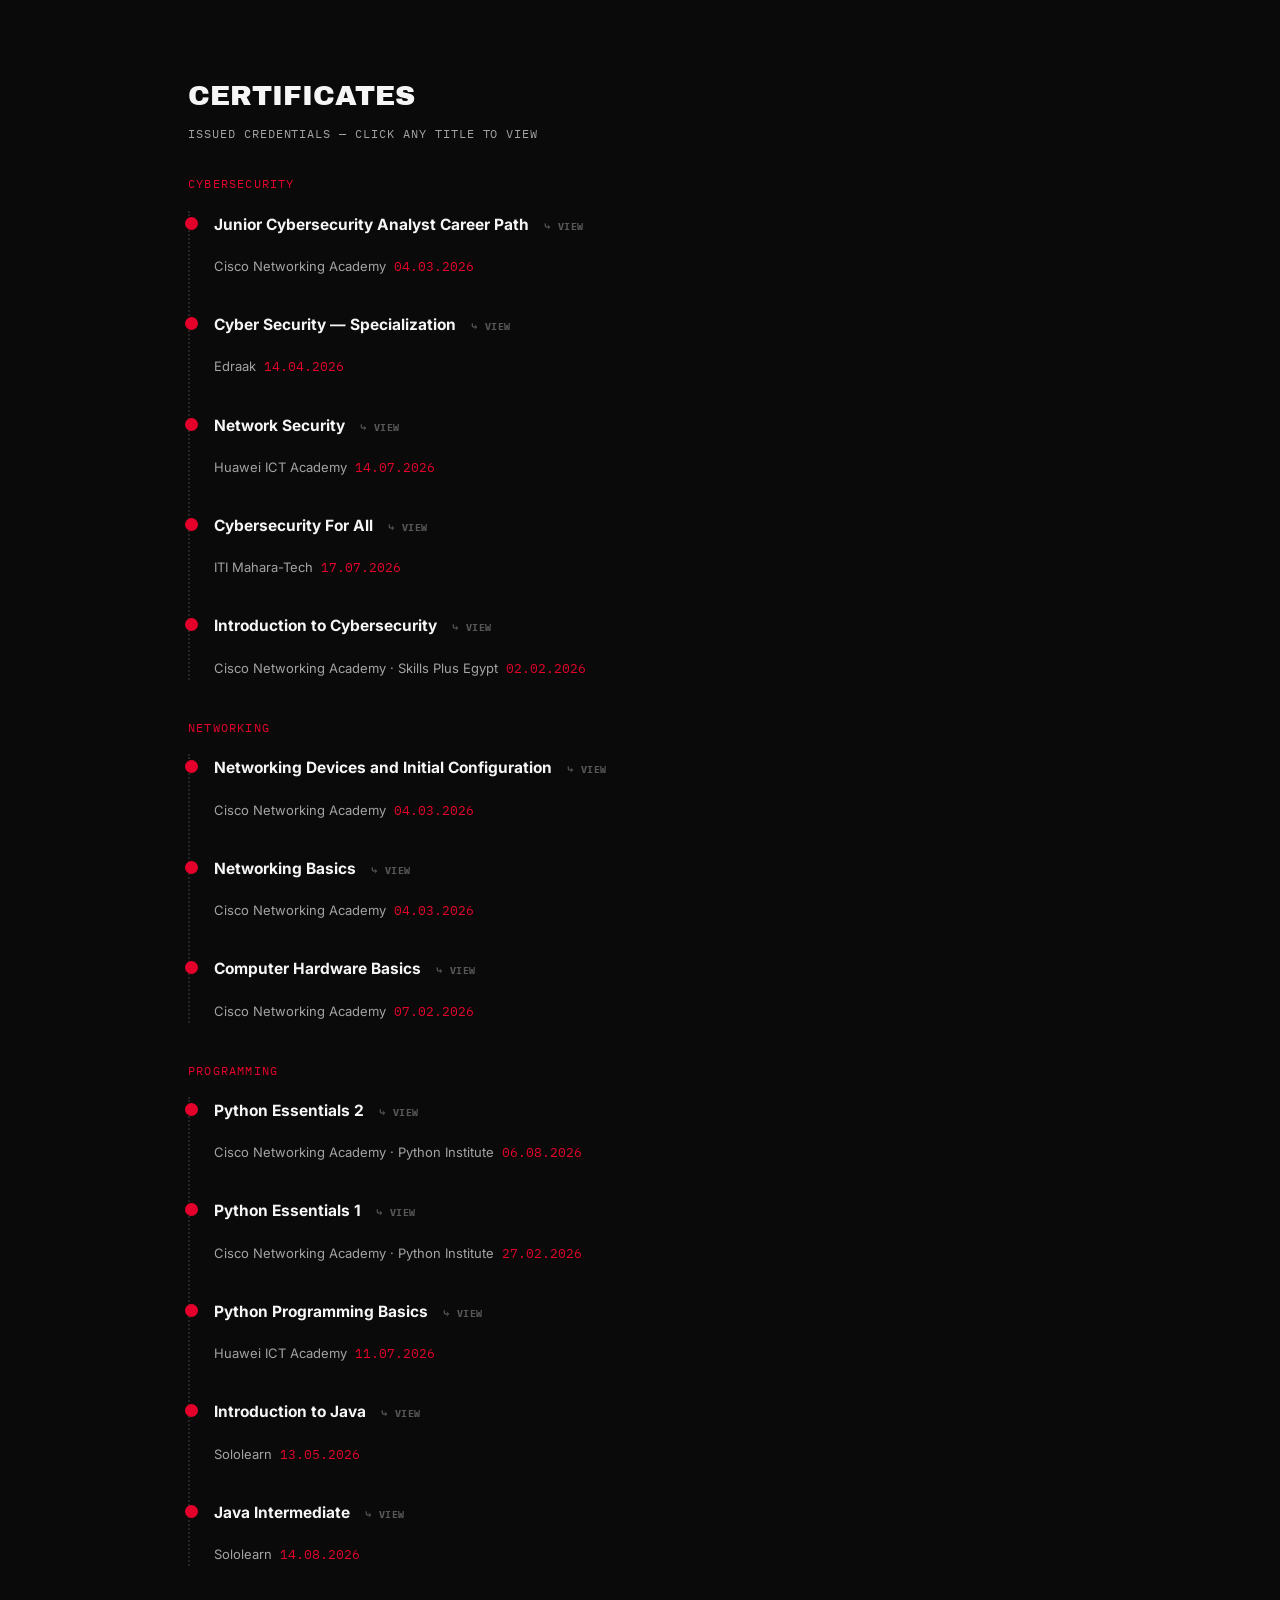
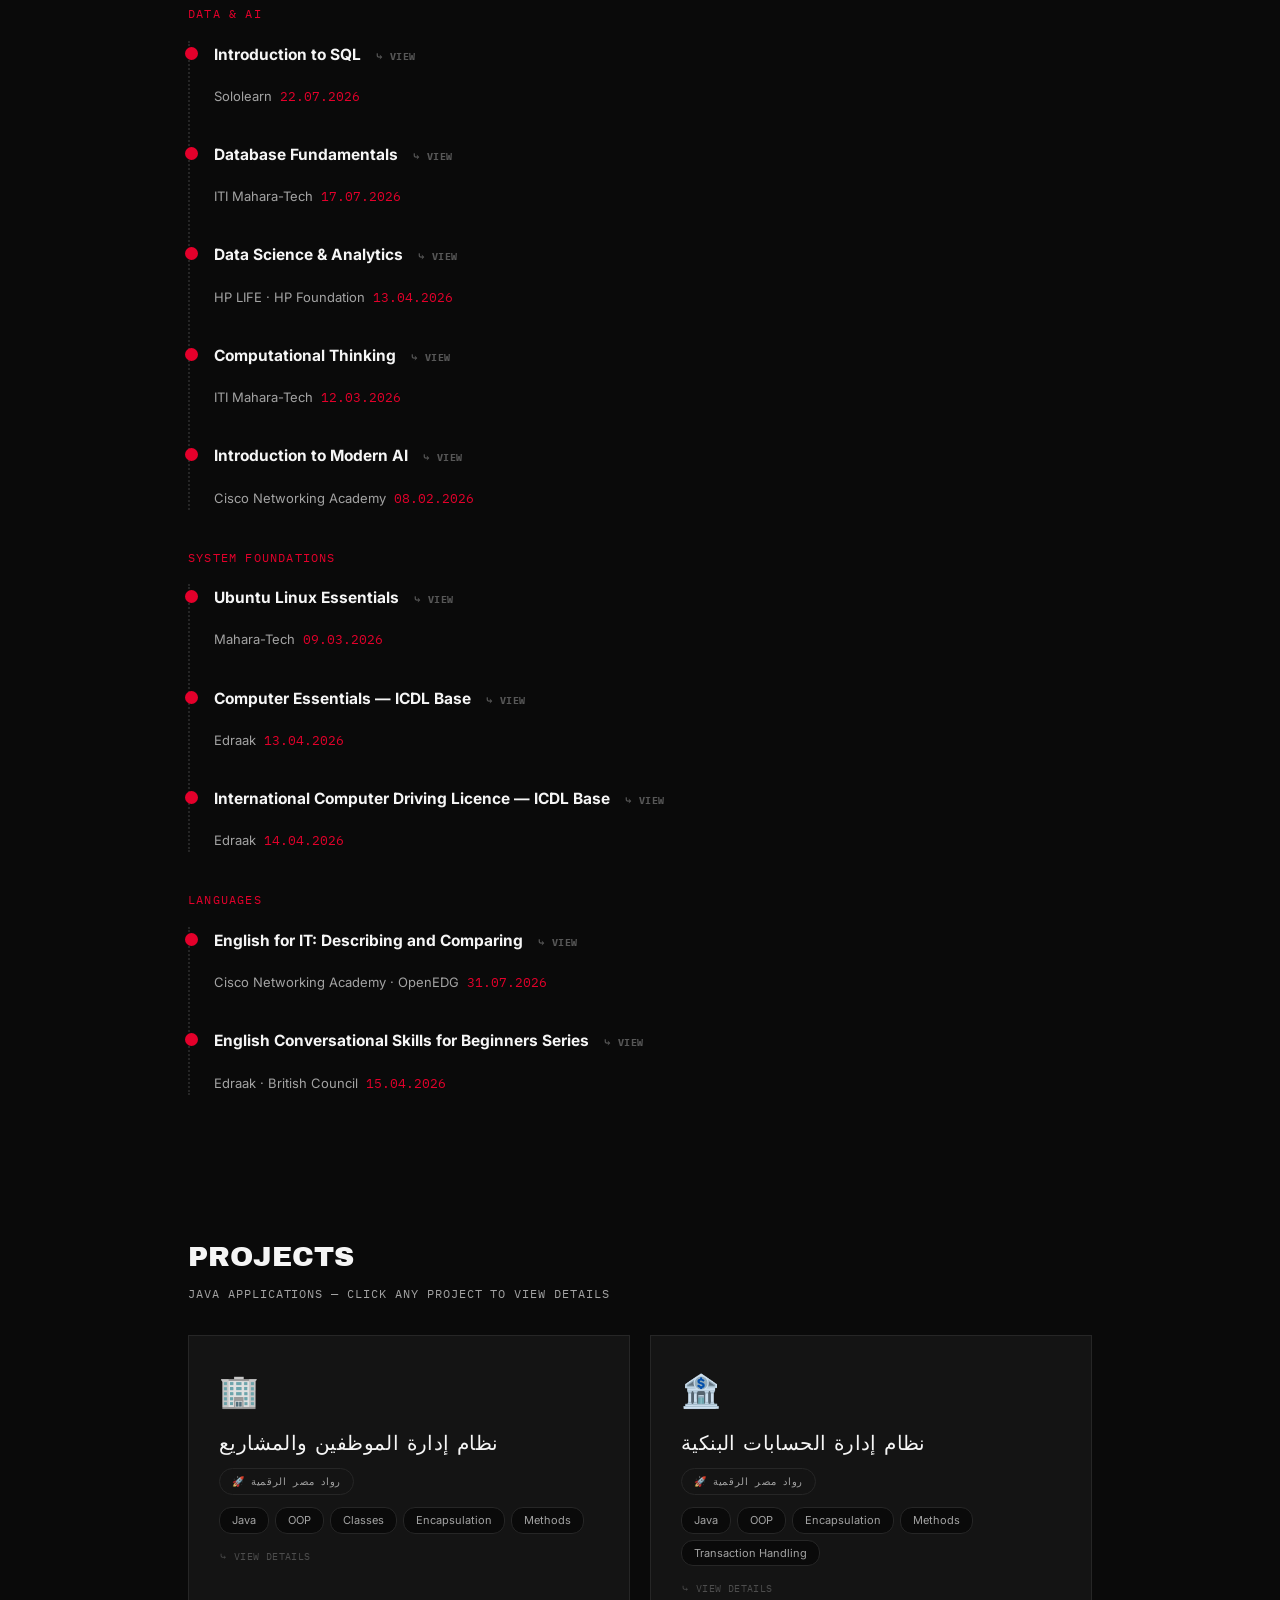
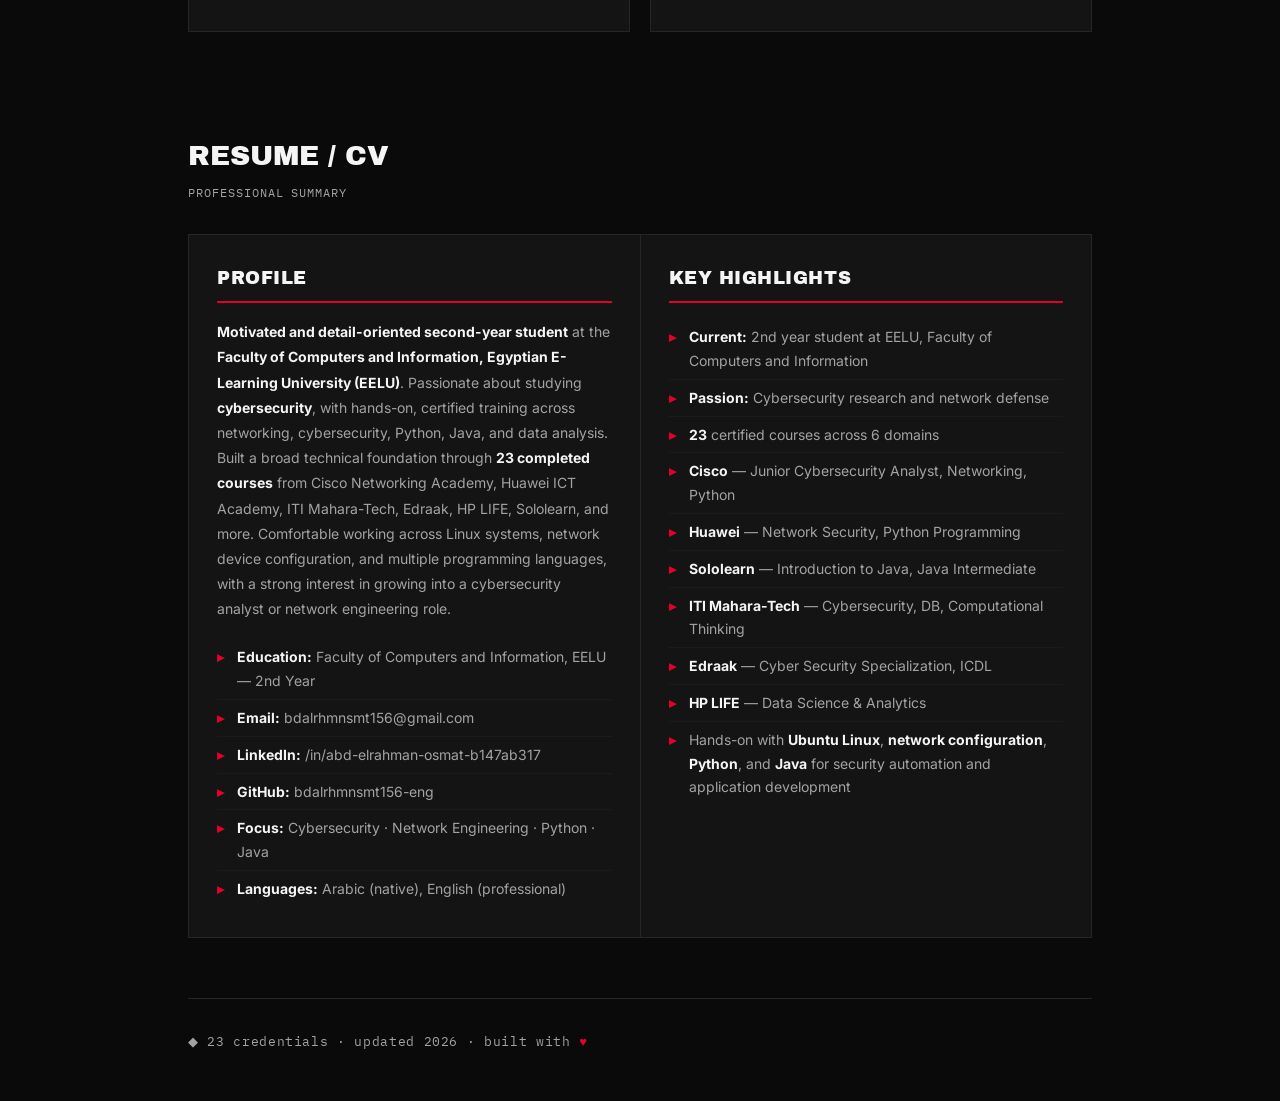
==== commit 93b97b24: "Update print statement from 'Hello' to 'Goodbye'" ====
--- a/index.html
+++ b/index.html
@@ -7,7 +7,7 @@
 
     <!-- ===== META TAGS FOR SOCIAL SHARING ===== -->
     <meta property="og:title" content="Abd Elrahman Esmat — Cybersecurity & Network Engineer">
-    <meta property="og:description" content="20 certified courses in Cybersecurity, Networking, Python, Java, Data & AI. Cisco, Huawei, ITI, Edraak & more.">
+    <meta property="og:description" content="23 certified courses in Cybersecurity, Networking, Python, Java, Data & AI, and English. Cisco, Huawei, ITI, Edraak & more.">
     <meta property="og:type" content="website">
     <meta property="og:url" content="https://bdalrhmnsmt156-eng.github.io/portfolio2/">
     <meta name="twitter:card" content="summary_large_image">
@@ -494,6 +494,9 @@
         .skill-card:nth-of-type(5) .node .dot::before {
             animation-delay: 2s;
         }
+        .skill-card:nth-of-type(6) .node .dot::before {
+            animation-delay: 2.5s;
+        }
         .skill-card h3 {
             font-family: 'Inter', sans-serif;
             font-size: 16px;
@@ -719,6 +722,7 @@
         }
 
         /* ===== PROJECT MODAL ===== */
+        .cert-modal,
         .project-modal {
             position: fixed;
             inset: 0;
@@ -733,10 +737,12 @@
             padding: 20px;
             backdrop-filter: blur(8px);
         }
+        .cert-modal.open,
         .project-modal.open {
             opacity: 1;
             visibility: visible;
         }
+        .cert-modal .modal-box,
         .project-modal .modal-box {
             background: var(--surface);
             border: 1px solid var(--line);
@@ -751,10 +757,12 @@
             transition: transform .35s cubic-bezier(.22, .9, .3, 1), opacity .35s ease, background .5s ease, border-color .5s ease;
             opacity: 0;
         }
+        .cert-modal.open .modal-box,
         .project-modal.open .modal-box {
             transform: scale(1) translateY(0);
             opacity: 1;
         }
+        .cert-modal .modal-close,
         .project-modal .modal-close {
             position: absolute;
             top: 14px;
@@ -767,6 +775,7 @@
             line-height: 1;
             padding: 4px 8px;
         }
+        .cert-modal .modal-close:hover,
         .project-modal .modal-close:hover {
             color: var(--red);
             transform: rotate(90deg);
@@ -799,6 +808,7 @@
             color: #00E676;
             border-color: #00E676;
         }
+        .cert-modal .modal-desc,
         .project-modal .modal-desc {
             color: var(--muted);
             font-size: 15px;
@@ -806,6 +816,7 @@
             margin: 0 0 16px;
             transition: color .5s ease;
         }
+        .cert-modal .modal-desc strong,
         .project-modal .modal-desc strong {
             color: var(--ink);
             transition: color .5s ease;
@@ -866,6 +877,7 @@
         body.project-mode .project-modal .modal-code .type {
             color: #66D98B;
         }
+        .cert-modal .modal-meta,
         .project-modal .modal-meta {
             font-family: 'IBM Plex Mono', monospace;
             font-size: 13px;
@@ -882,6 +894,44 @@
         .project-modal .modal-meta .initiative {
             color: var(--red);
             transition: color .5s ease;
+        }
+        .cert-modal .modal-meta .issuer {
+            color: var(--red);
+            font-weight: 600;
+        }
+
+        /* ===== CERTIFICATE IMAGE (real scan, bleeds to modal edges) ===== */
+        .cert-modal .modal-img {
+            margin: -32px -36px 20px;
+            overflow: hidden;
+            background: var(--bg);
+        }
+        .cert-modal .modal-img img {
+            width: 100%;
+            display: block;
+        }
+        .cert-modal .modal-img .no-image {
+            border: 1px dashed var(--line);
+            background: var(--bg);
+            color: var(--muted);
+            font-family: 'IBM Plex Mono', monospace;
+            font-size: 13px;
+            text-align: center;
+            line-height: 1.7;
+            padding: 46px 24px;
+            margin: 32px 36px 0;
+        }
+        .cert-modal .modal-close {
+            background: rgba(0, 0, 0, .55);
+            border-radius: 50%;
+        }
+        @media (max-width: 700px) {
+            .cert-modal .modal-img { margin: -22px -18px 16px; }
+            .cert-modal .modal-img .no-image { margin: 22px 18px 0; }
+        }
+        @media (max-width: 480px) {
+            .cert-modal .modal-img { margin: -16px -14px 14px; }
+            .cert-modal .modal-img .no-image { margin: 16px 14px 0; }
         }
         body.project-mode .project-modal .modal-meta .initiative {
             color: #00E676;
@@ -1406,11 +1456,11 @@
                 <span class="label">✉</span>
                 <a href="mailto:bdalrhmnsmt156@gmail.com">bdalrhmnsmt156@gmail.com</a>
                 <span class="label">in</span>
-                <a href="https://www.linkedin.com/in/abd-elrahman-osmat" target="_blank" rel="noopener">linkedin.com/in/abd-elrahman-osmat</a>
+                <a href="https://www.linkedin.com/in/abd-elrahman-osmat-b147ab317" target="_blank" rel="noopener">linkedin.com/in/abd-elrahman-osmat-b147ab317</a>
                 <span class="label">⌨</span>
                 <a href="https://github.com/bdalrhmnsmt156-eng" target="_blank" rel="noopener">github.com/bdalrhmnsmt156-eng</a>
             </div>
-            <span style="color:var(--muted);font-size:11px;letter-spacing:.04em;opacity:.6;">◆ 20 credentials</span>
+            <span style="color:var(--muted);font-size:11px;letter-spacing:.04em;opacity:.6;">◆ 23 credentials</span>
         </div>
     </div>
 
@@ -1424,7 +1474,7 @@
             <div class="underline"><span class="fill"></span><span class="packet"></span></div>
             <p class="about">
                 A steadily built foundation in computing, networking, cybersecurity, and programming —
-                backed by <strong>20 certified courses</strong> from Cisco Networking Academy, Huawei ICT Academy,
+                backed by <strong>23 certified courses</strong> from Cisco Networking Academy, Huawei ICT Academy,
                 ITI Mahara-Tech, Edraak, HP LIFE, Sololearn, and more. I am currently a <strong>second-year student</strong> at the
                 <strong>Faculty of Computers and Information, Egyptian E-Learning University (EELU)</strong>,
                 with a strong passion for deepening my expertise in <strong>cybersecurity</strong>.
@@ -1484,11 +1534,20 @@
                     </div>
                 </div>
 
-                <div class="skill-card reveal" style="grid-column:1 / -1;">
+                <div class="skill-card reveal">
                     <div class="node"><span class="dot"></span><h3>System Foundations</h3></div>
                     <div class="chips">
                         <span class="chip">Ubuntu Linux Essentials</span>
                         <span class="chip">Computer Essentials (ICDL Base)</span>
+                        <span class="chip">International ICDL Base License</span>
+                    </div>
+                </div>
+
+                <div class="skill-card reveal">
+                    <div class="node"><span class="dot"></span><h3>Languages</h3></div>
+                    <div class="chips">
+                        <span class="chip">English for IT</span>
+                        <span class="chip">English Conversational Skills</span>
                     </div>
                 </div>
             </div>
@@ -1527,7 +1586,7 @@
                         <strong>Faculty of Computers and Information, Egyptian E-Learning University (EELU)</strong>.
                         Passionate about studying <strong>cybersecurity</strong>, with hands-on, certified training across
                         networking, cybersecurity, Python, Java, and data analysis. Built a broad technical foundation
-                        through <strong>20 completed courses</strong> from Cisco Networking Academy, Huawei ICT Academy,
+                        through <strong>23 completed courses</strong> from Cisco Networking Academy, Huawei ICT Academy,
                         ITI Mahara-Tech, Edraak, HP LIFE, Sololearn, and more. Comfortable working across Linux systems,
                         network device configuration, and multiple programming languages, with a strong interest in growing into a
                         cybersecurity analyst or network engineering role.
@@ -1535,7 +1594,7 @@
                     <ul>
                         <li><strong>Education:</strong> Faculty of Computers and Information, EELU — 2nd Year</li>
                         <li><strong>Email:</strong> bdalrhmnsmt156@gmail.com</li>
-                        <li><strong>LinkedIn:</strong> /in/abd-elrahman-osmat</li>
+                        <li><strong>LinkedIn:</strong> /in/abd-elrahman-osmat-b147ab317</li>
                         <li><strong>GitHub:</strong> bdalrhmnsmt156-eng</li>
                         <li><strong>Focus:</strong> Cybersecurity · Network Engineering · Python · Java</li>
                         <li><strong>Languages:</strong> Arabic (native), English (professional)</li>
@@ -1546,7 +1605,7 @@
                     <ul>
                         <li><strong>Current:</strong> 2nd year student at EELU, Faculty of Computers and Information</li>
                         <li><strong>Passion:</strong> Cybersecurity research and network defense</li>
-                        <li><strong>20</strong> certified courses across 5 domains</li>
+                        <li><strong>23</strong> certified courses across 6 domains</li>
                         <li><strong>Cisco</strong> — Junior Cybersecurity Analyst, Networking, Python</li>
                         <li><strong>Huawei</strong> — Network Security, Python Programming</li>
                         <li><strong>Sololearn</strong> — Introduction to Java, Java Intermediate</li>
@@ -1562,7 +1621,7 @@
 
         <!-- FOOTER -->
         <footer>
-            <p>◆ 20 credentials · updated 2026 · built with <span style="color:var(--red);">♥</span></p>
+            <p>◆ 23 credentials · updated 2026 · built with <span style="color:var(--red);">♥</span></p>
         </footer>
     </div>
 
@@ -1773,31 +1832,39 @@
                 });
             });
 
+            // ===== REAL CERTIFICATE IMAGES (base64, embedded so the file works standalone) =====
+            var CERT_IMAGES = {"compessentials": "[data-uri]", "compthinking": "[data-uri]", "cyberedraak": "[data-uri]", "cyberforall": "[data-uri]", "datascience": "[data-uri]", "dbfund": "[data-uri]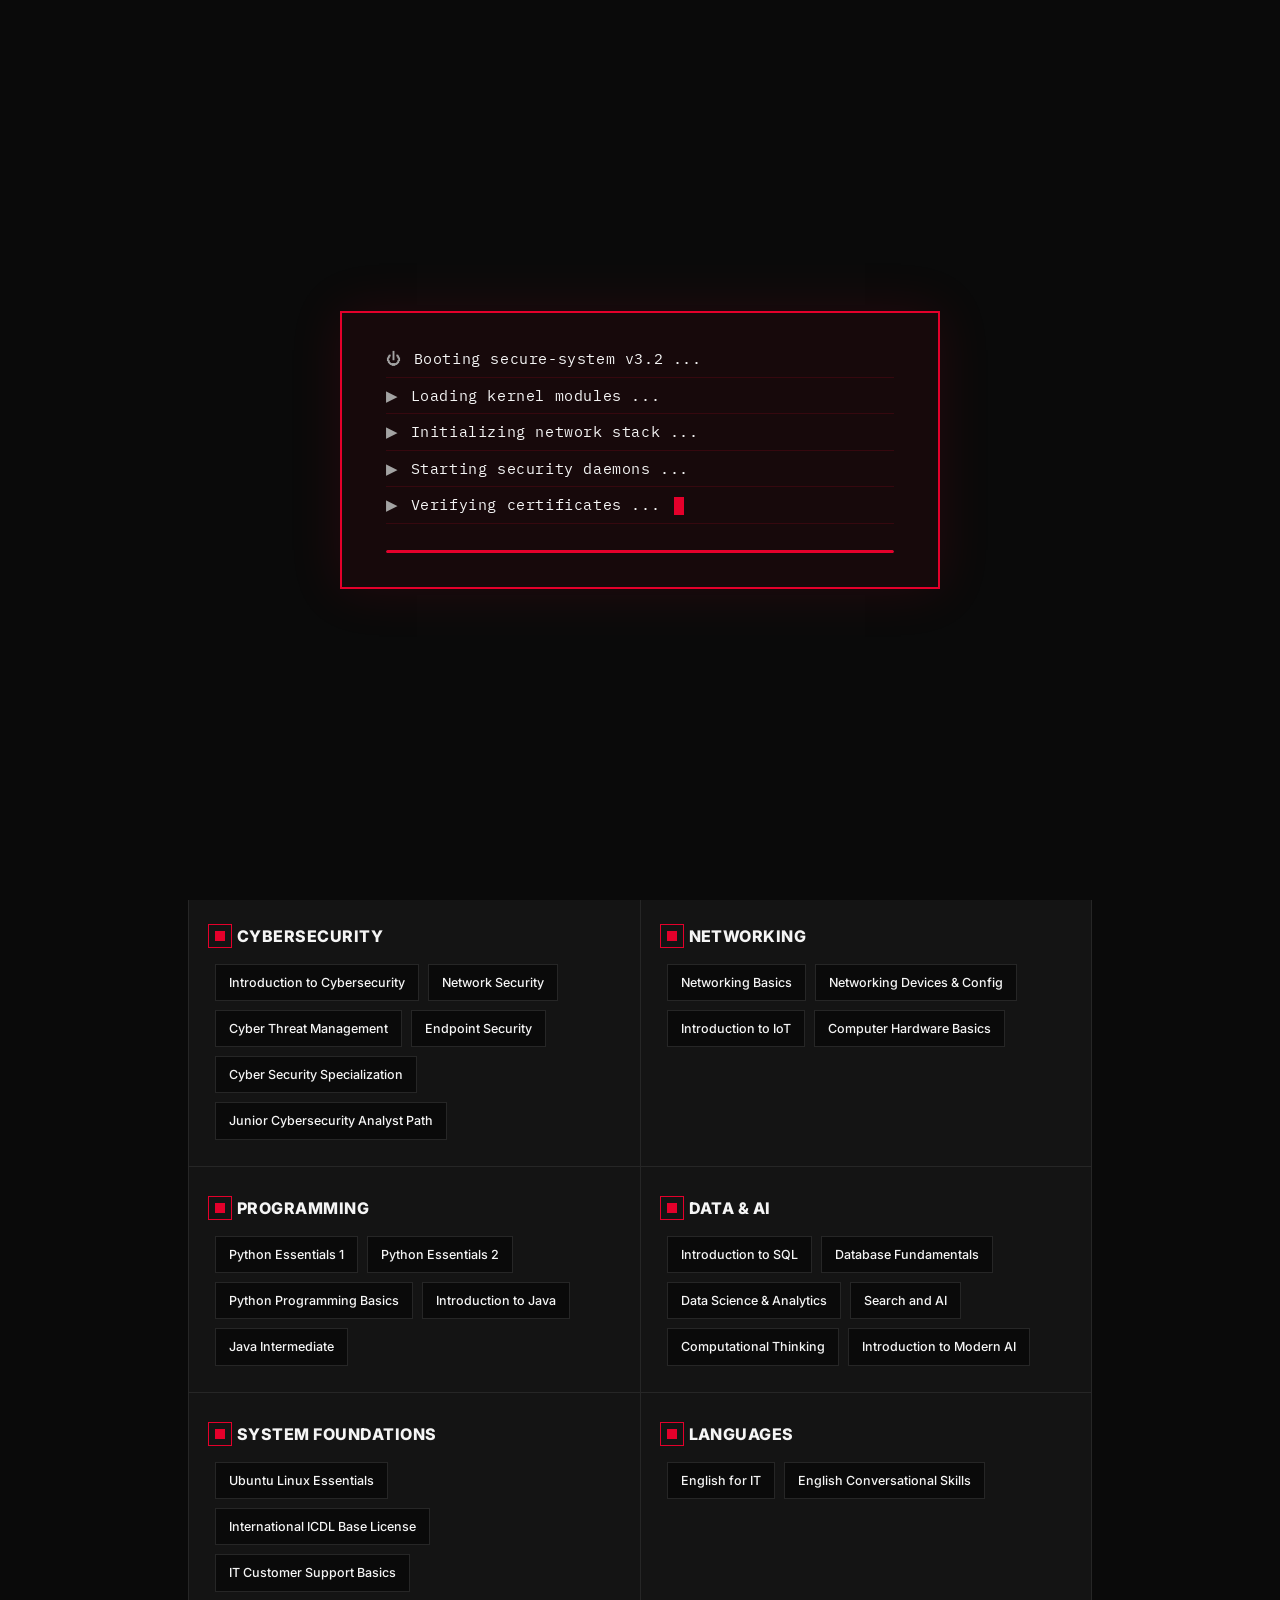
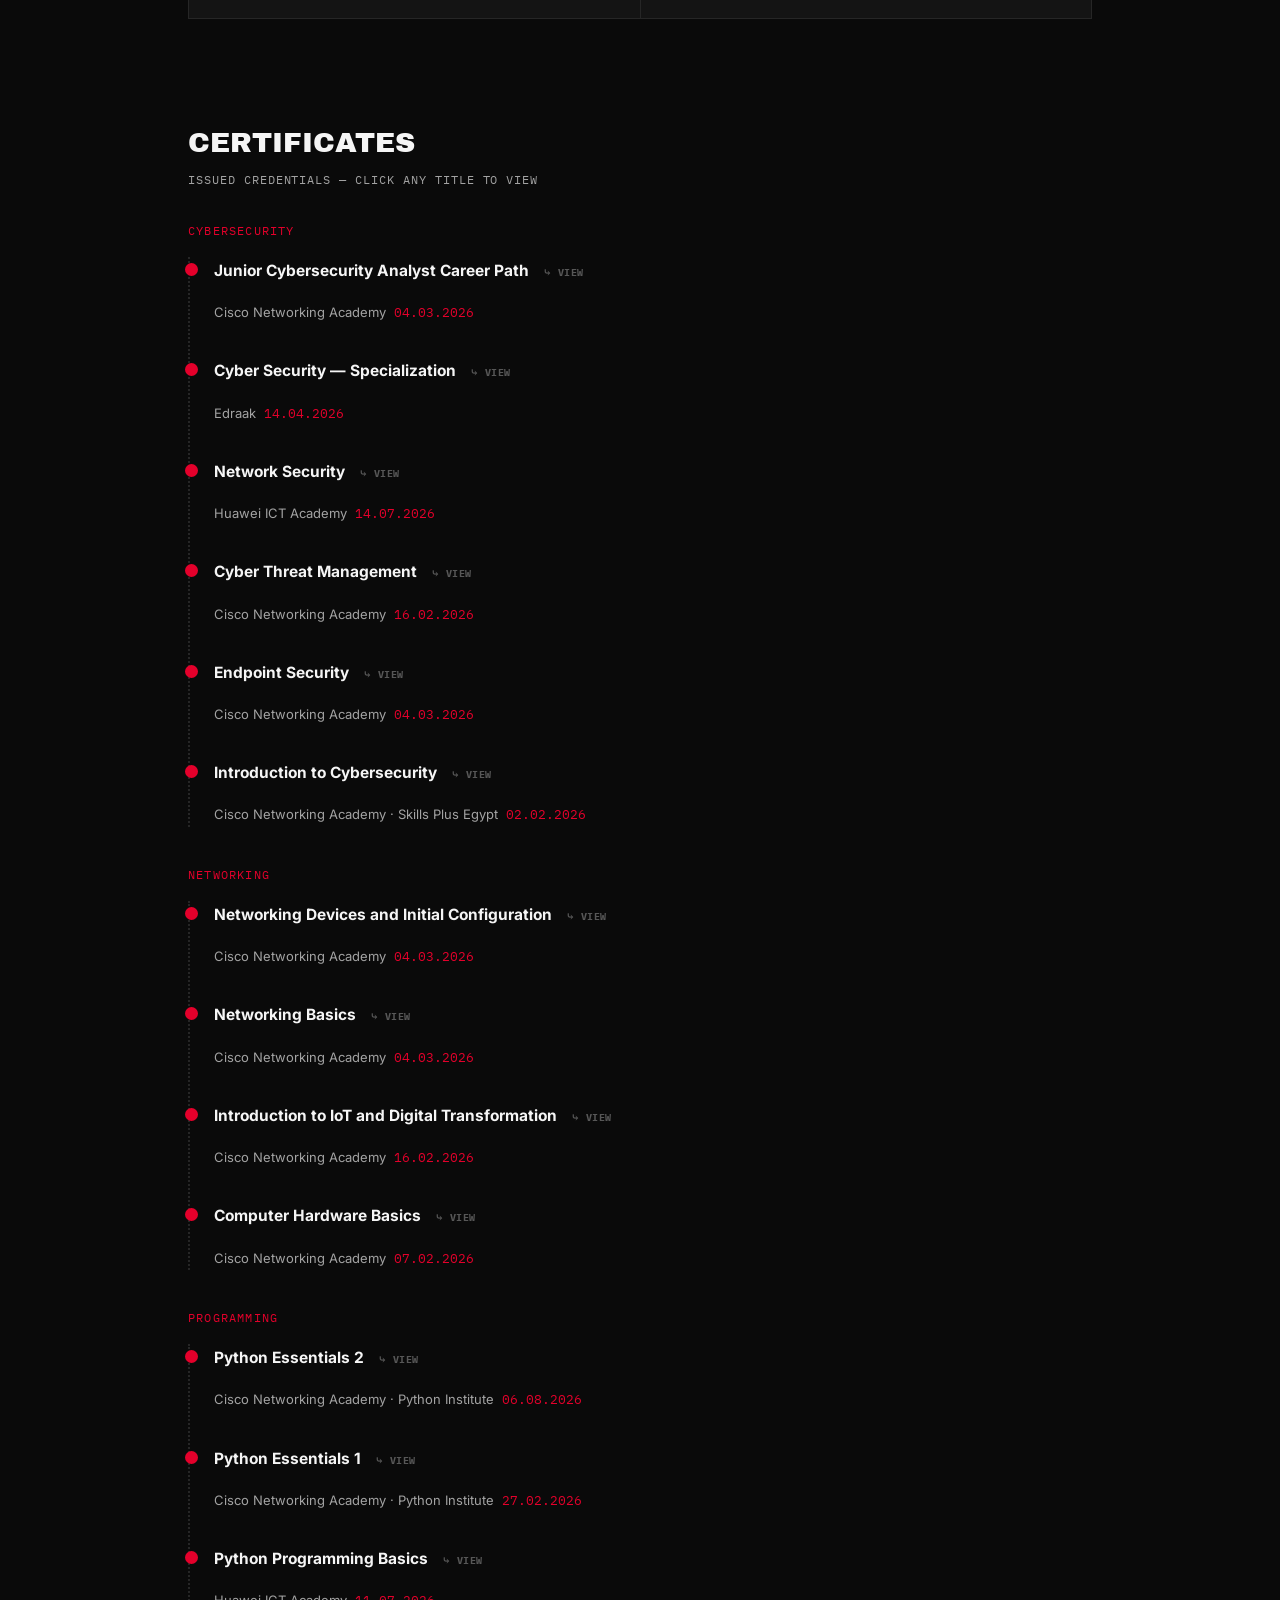
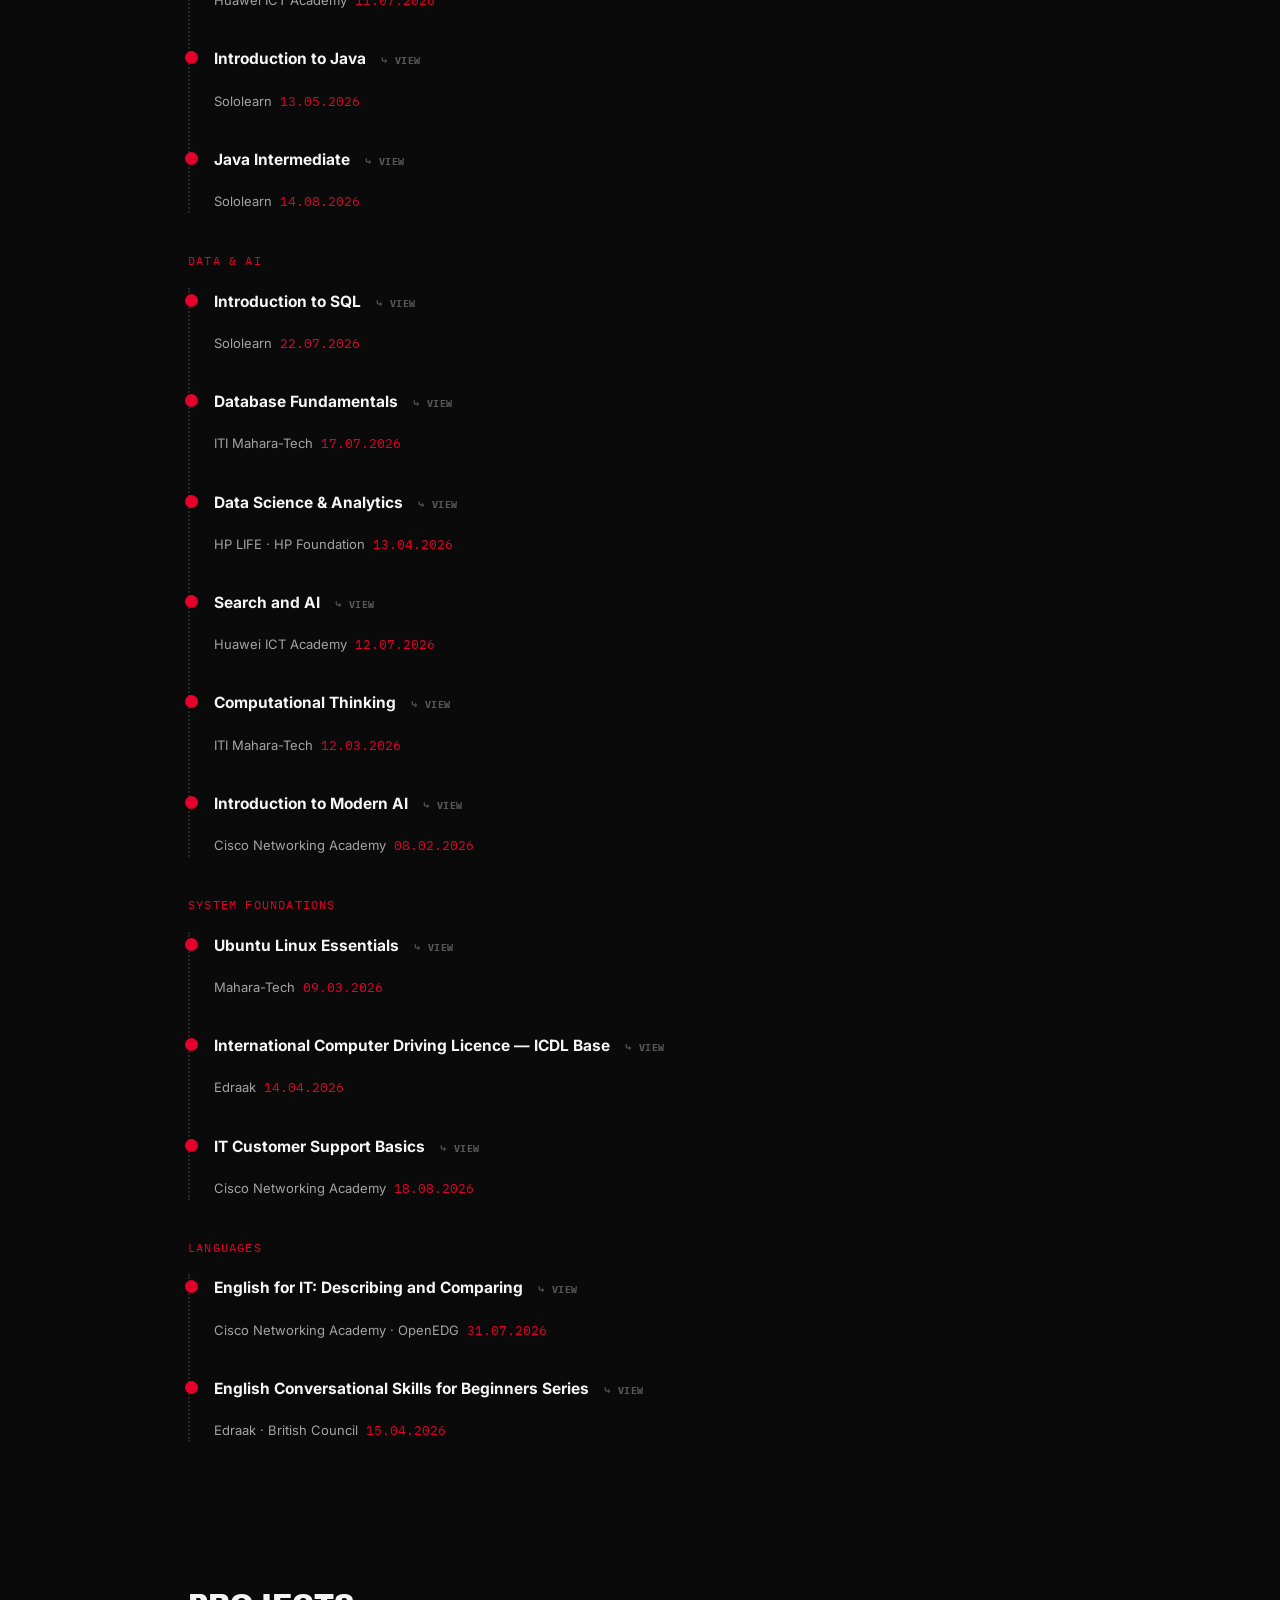
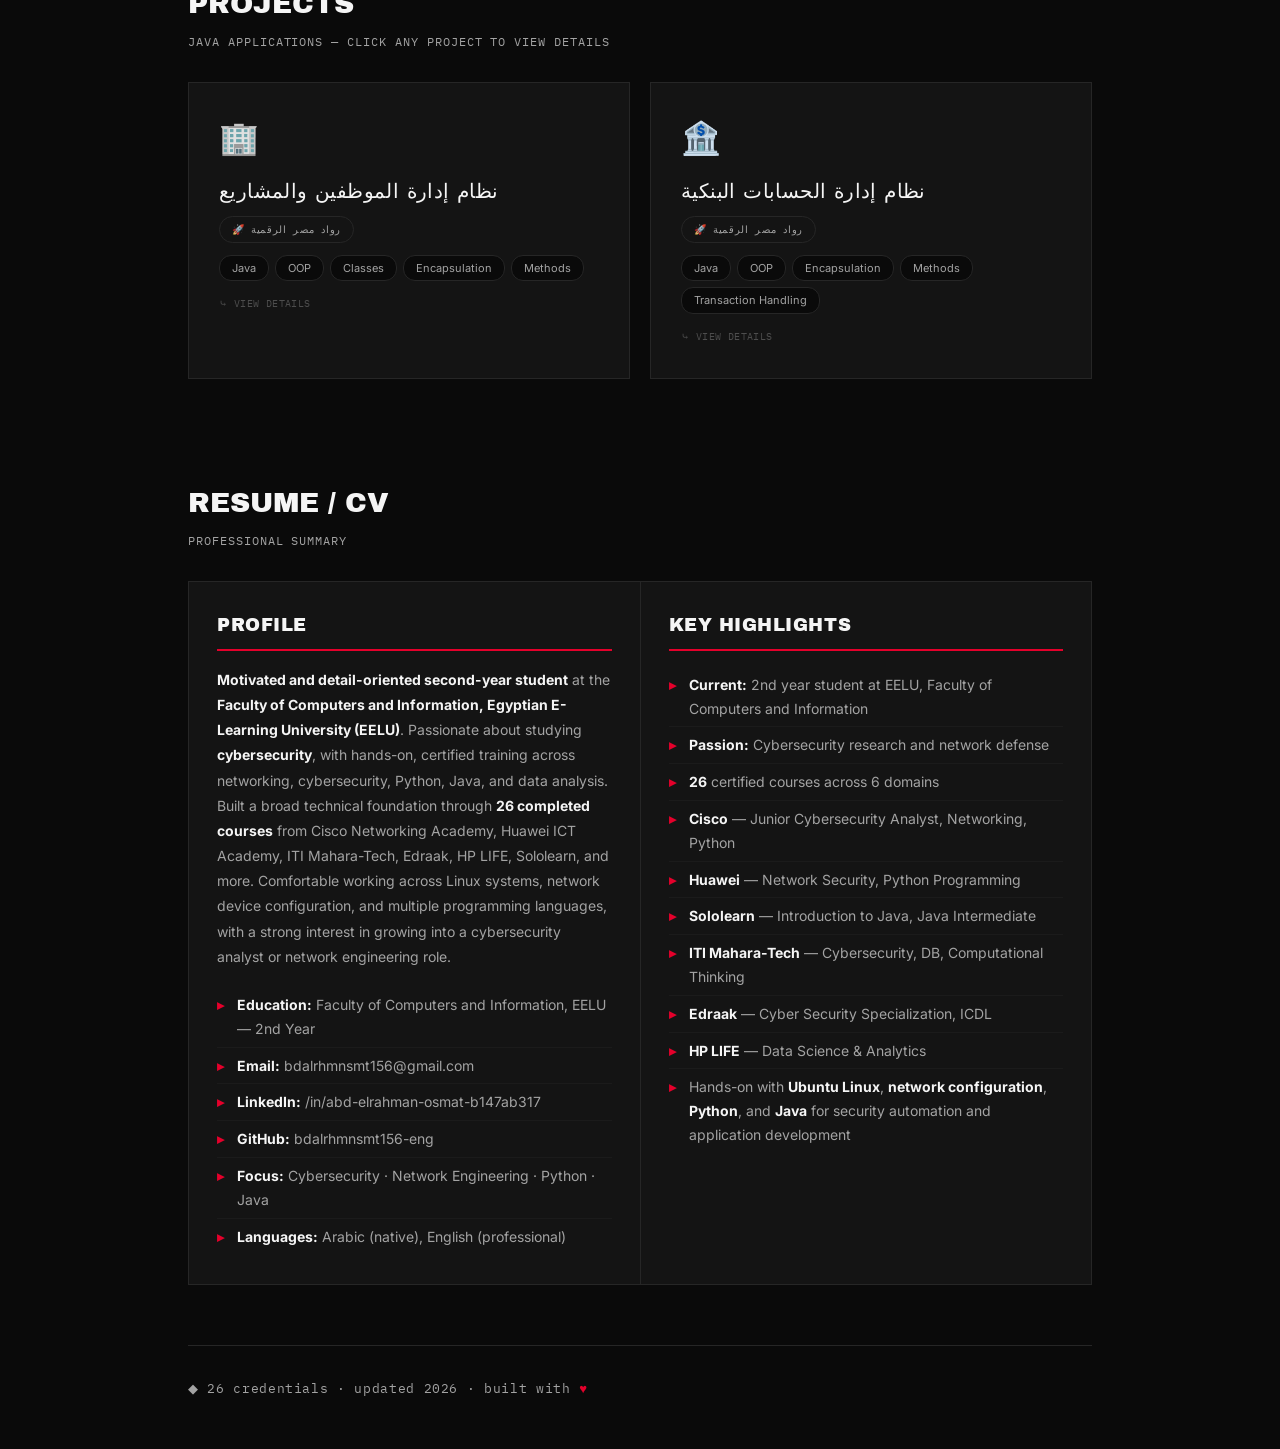
==== commit 9deb2046: "Update print statement from 'Hello' to 'Goodbye'" ====
--- a/index.html
+++ b/index.html
@@ -7,7 +7,7 @@
 
     <!-- ===== META TAGS FOR SOCIAL SHARING ===== -->
     <meta property="og:title" content="Abd Elrahman Esmat — Cybersecurity & Network Engineer">
-    <meta property="og:description" content="23 certified courses in Cybersecurity, Networking, Python, Java, Data & AI, and English. Cisco, Huawei, ITI, Edraak & more.">
+    <meta property="og:description" content="26 certified courses in Cybersecurity, Networking, Python, Java, Data & AI, and English. Cisco, Huawei, ITI, Edraak & more.">
     <meta property="og:type" content="website">
     <meta property="og:url" content="https://bdalrhmnsmt156-eng.github.io/portfolio2/">
     <meta name="twitter:card" content="summary_large_image">
@@ -1460,7 +1460,7 @@
                 <span class="label">⌨</span>
                 <a href="https://github.com/bdalrhmnsmt156-eng" target="_blank" rel="noopener">github.com/bdalrhmnsmt156-eng</a>
             </div>
-            <span style="color:var(--muted);font-size:11px;letter-spacing:.04em;opacity:.6;">◆ 23 credentials</span>
+            <span style="color:var(--muted);font-size:11px;letter-spacing:.04em;opacity:.6;">◆ 26 credentials</span>
         </div>
     </div>
 
@@ -1474,10 +1474,10 @@
             <div class="underline"><span class="fill"></span><span class="packet"></span></div>
             <p class="about">
                 A steadily built foundation in computing, networking, cybersecurity, and programming —
-                backed by <strong>23 certified courses</strong> from Cisco Networking Academy, Huawei ICT Academy,
+                backed by <strong>26 certified courses</strong> from Cisco Networking Academy, Huawei ICT Academy,
                 ITI Mahara-Tech, Edraak, HP LIFE, Sololearn, and more. I am currently a <strong>second-year student</strong> at the
                 <strong>Faculty of Computers and Information, Egyptian E-Learning University (EELU)</strong>,
-                with a strong passion for deepening my expertise in <strong>cybersecurity</strong>.
+                with a strong passion for deepening my expertise in <strong>cybersecurity </strong>.
                 Below is a clear summary of these skills and the credentials behind them.
             </p>
         </div>
@@ -1497,7 +1497,8 @@
                     <div class="chips">
                         <span class="chip">Introduction to Cybersecurity</span>
                         <span class="chip">Network Security</span>
-                        <span class="chip">Cybersecurity For All</span>
+                        <span class="chip">Cyber Threat Management</span>
+                        <span class="chip">Endpoint Security</span>
                         <span class="chip">Cyber Security Specialization</span>
                         <span class="chip">Junior Cybersecurity Analyst Path</span>
                     </div>
@@ -1508,6 +1509,7 @@
                     <div class="chips">
                         <span class="chip">Networking Basics</span>
                         <span class="chip">Networking Devices &amp; Config</span>
+                        <span class="chip">Introduction to IoT</span>
                         <span class="chip">Computer Hardware Basics</span>
                     </div>
                 </div>
@@ -1529,6 +1531,7 @@
                         <span class="chip">Introduction to SQL</span>
                         <span class="chip">Database Fundamentals</span>
                         <span class="chip">Data Science &amp; Analytics</span>
+                        <span class="chip">Search and AI</span>
                         <span class="chip">Computational Thinking</span>
                         <span class="chip">Introduction to Modern AI</span>
                     </div>
@@ -1538,8 +1541,8 @@
                     <div class="node"><span class="dot"></span><h3>System Foundations</h3></div>
                     <div class="chips">
                         <span class="chip">Ubuntu Linux Essentials</span>
-                        <span class="chip">Computer Essentials (ICDL Base)</span>
                         <span class="chip">International ICDL Base License</span>
+                        <span class="chip">IT Customer Support Basics</span>
                     </div>
                 </div>
 
@@ -1586,7 +1589,7 @@
                         <strong>Faculty of Computers and Information, Egyptian E-Learning University (EELU)</strong>.
                         Passionate about studying <strong>cybersecurity</strong>, with hands-on, certified training across
                         networking, cybersecurity, Python, Java, and data analysis. Built a broad technical foundation
-                        through <strong>23 completed courses</strong> from Cisco Networking Academy, Huawei ICT Academy,
+                        through <strong>26 completed courses</strong> from Cisco Networking Academy, Huawei ICT Academy,
                         ITI Mahara-Tech, Edraak, HP LIFE, Sololearn, and more. Comfortable working across Linux systems,
                         network device configuration, and multiple programming languages, with a strong interest in growing into a
                         cybersecurity analyst or network engineering role.
@@ -1605,7 +1608,7 @@
                     <ul>
                         <li><strong>Current:</strong> 2nd year student at EELU, Faculty of Computers and Information</li>
                         <li><strong>Passion:</strong> Cybersecurity research and network defense</li>
-                        <li><strong>23</strong> certified courses across 6 domains</li>
+                        <li><strong>26</strong> certified courses across 6 domains</li>
                         <li><strong>Cisco</strong> — Junior Cybersecurity Analyst, Networking, Python</li>
                         <li><strong>Huawei</strong> — Network Security, Python Programming</li>
                         <li><strong>Sololearn</strong> — Introduction to Java, Java Intermediate</li>
@@ -1621,7 +1624,7 @@
 
         <!-- FOOTER -->
         <footer>
-            <p>◆ 23 credentials · updated 2026 · built with <span style="color:var(--red);">♥</span></p>
+            <p>◆ 26 credentials · updated 2026 · built with <span style="color:var(--red);">♥</span></p>
         </footer>
     </div>
 
@@ -1833,7 +1836,7 @@
             });
 
             // ===== REAL CERTIFICATE IMAGES (base64, embedded so the file works standalone) =====
-            var CERT_IMAGES = {"compessentials": "[data-uri]", "compthinking": "[data-uri]", "cyberedraak": "[data-uri]", "cyberforall": "[data-uri]", "datascience": "[data-uri]", "dbfund": "[data-uri]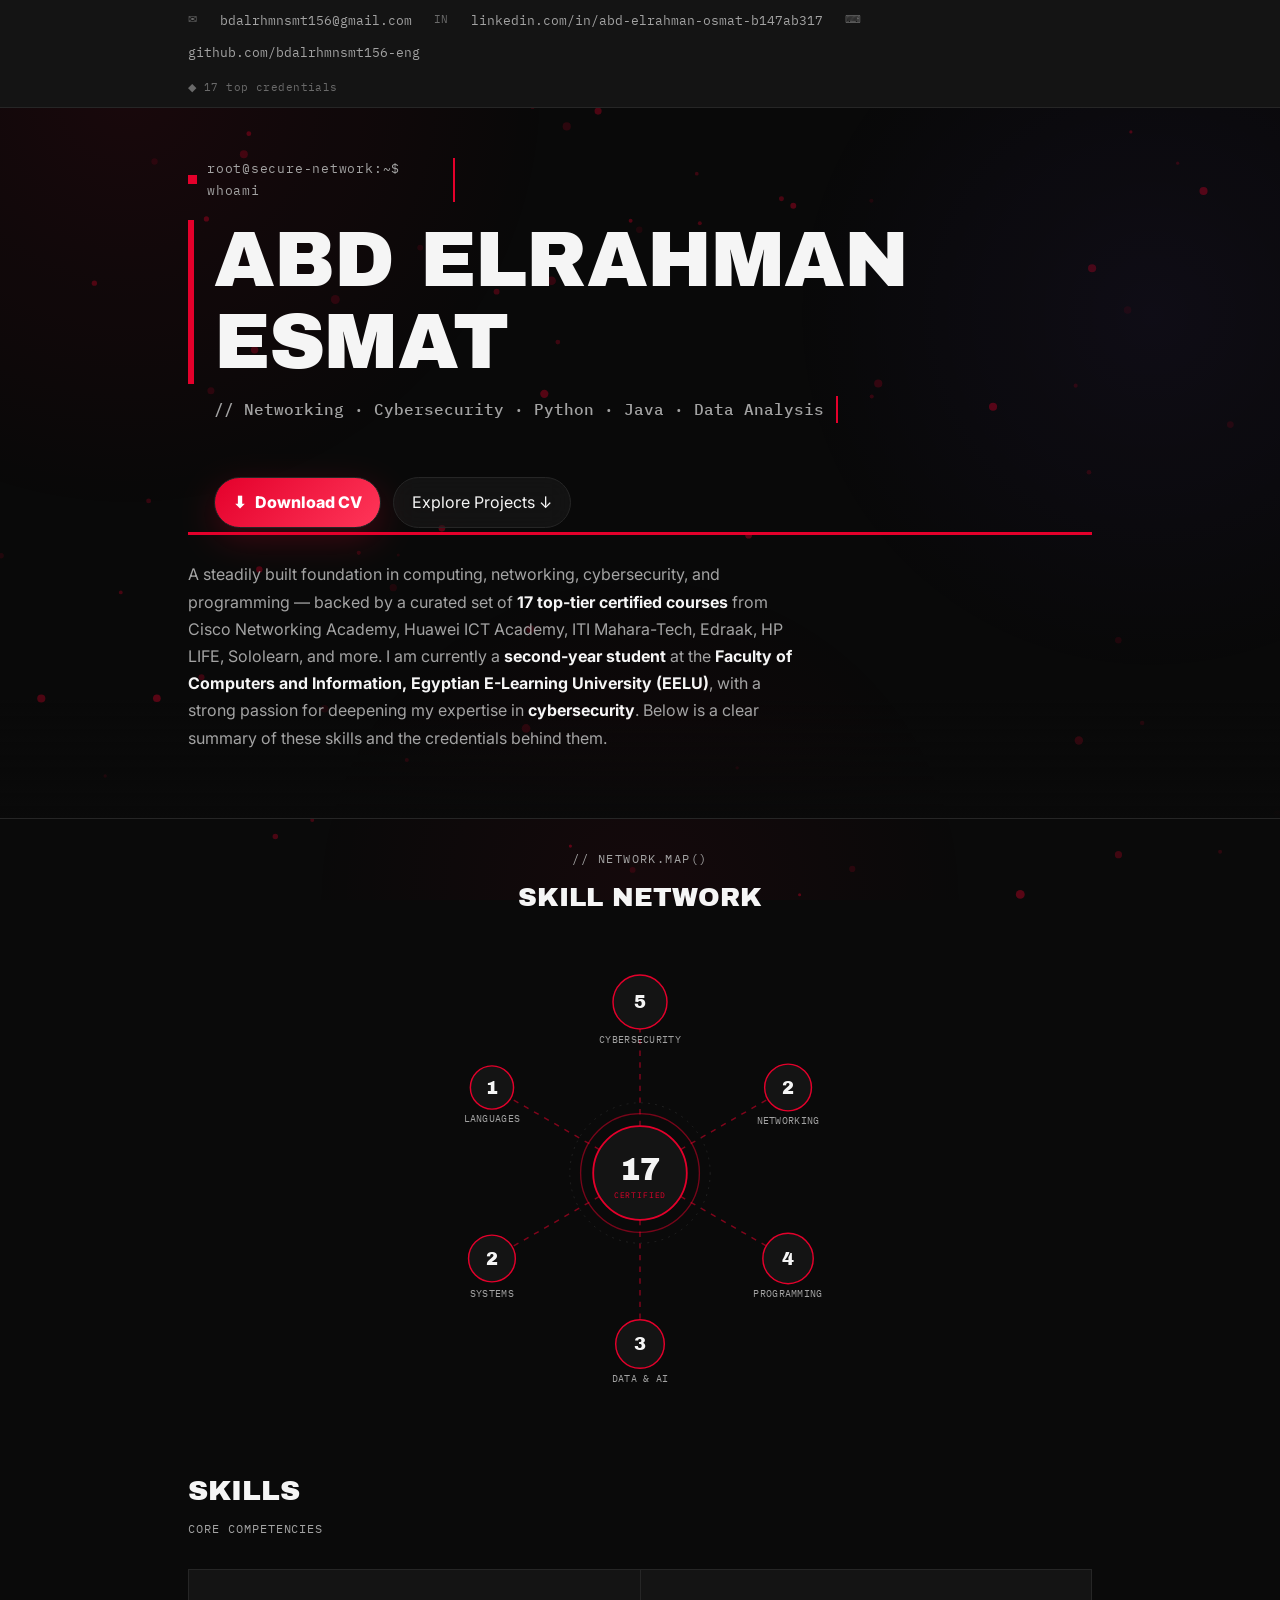
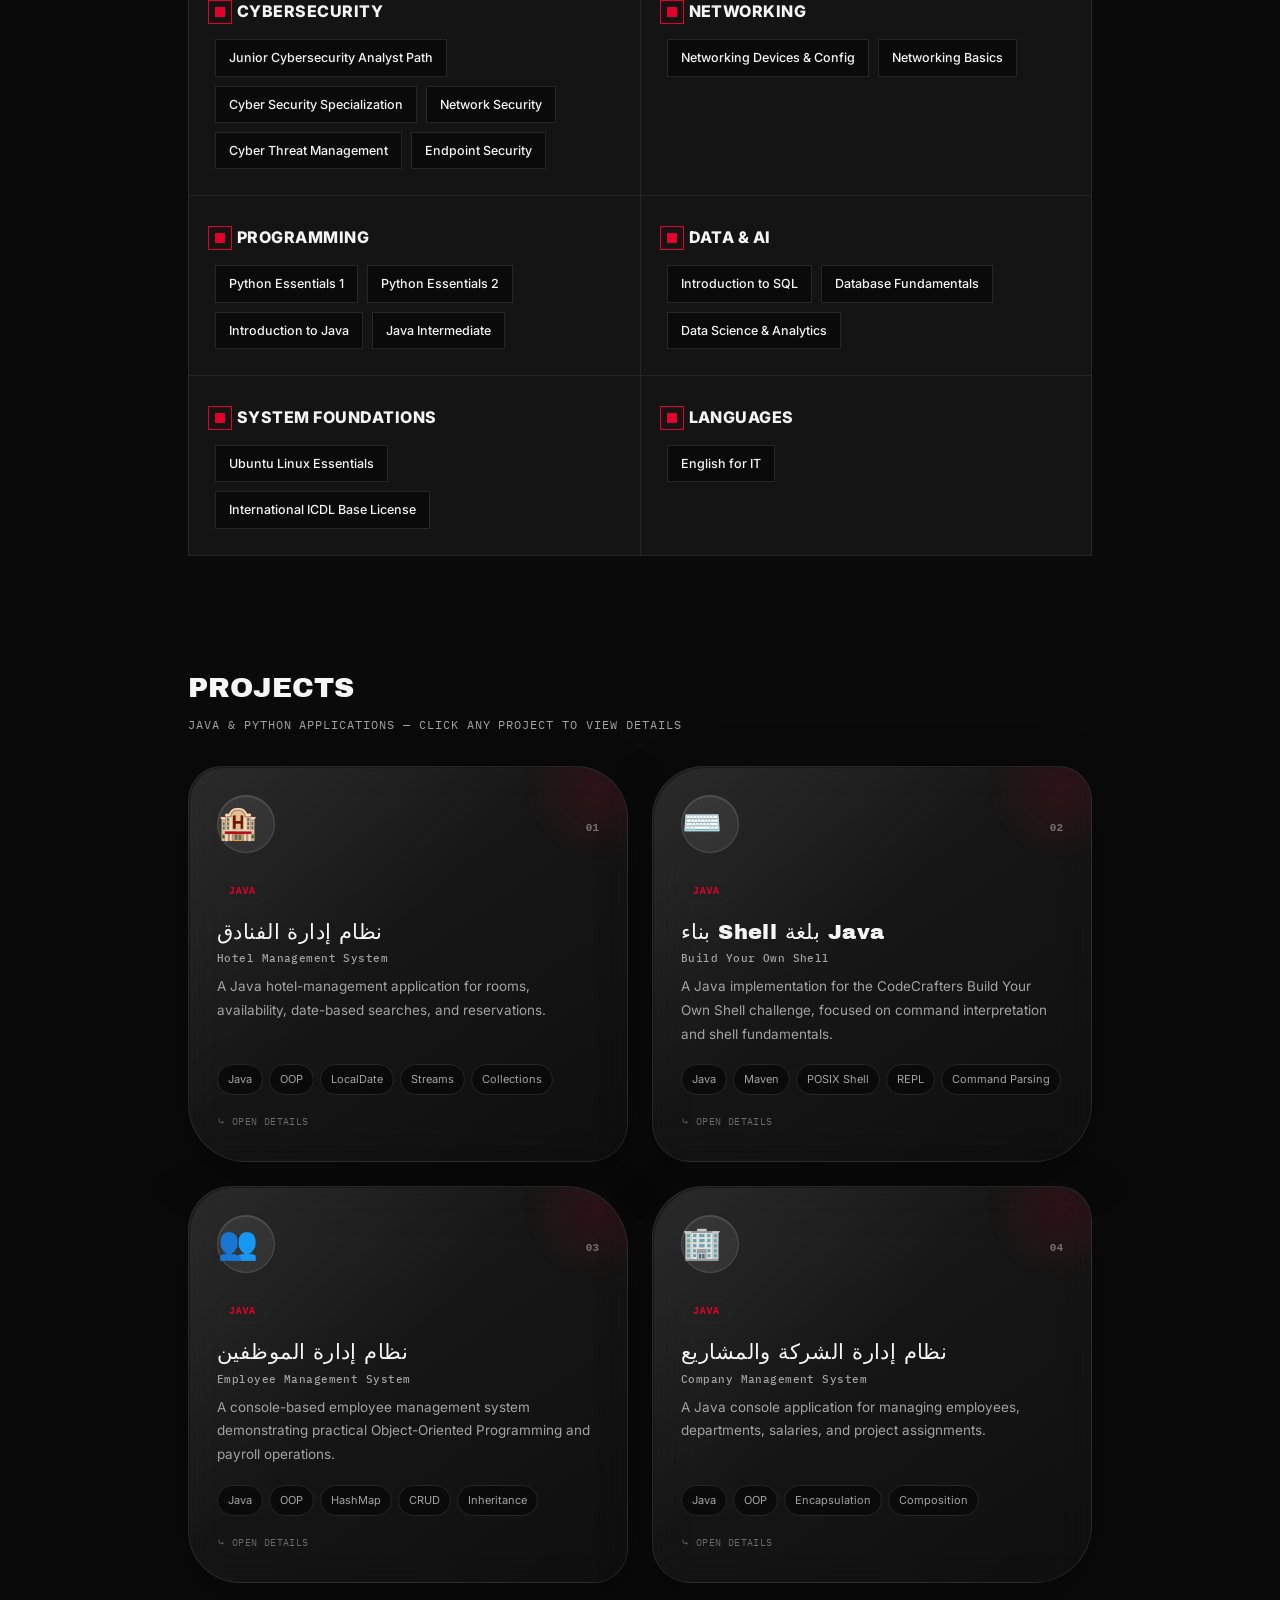
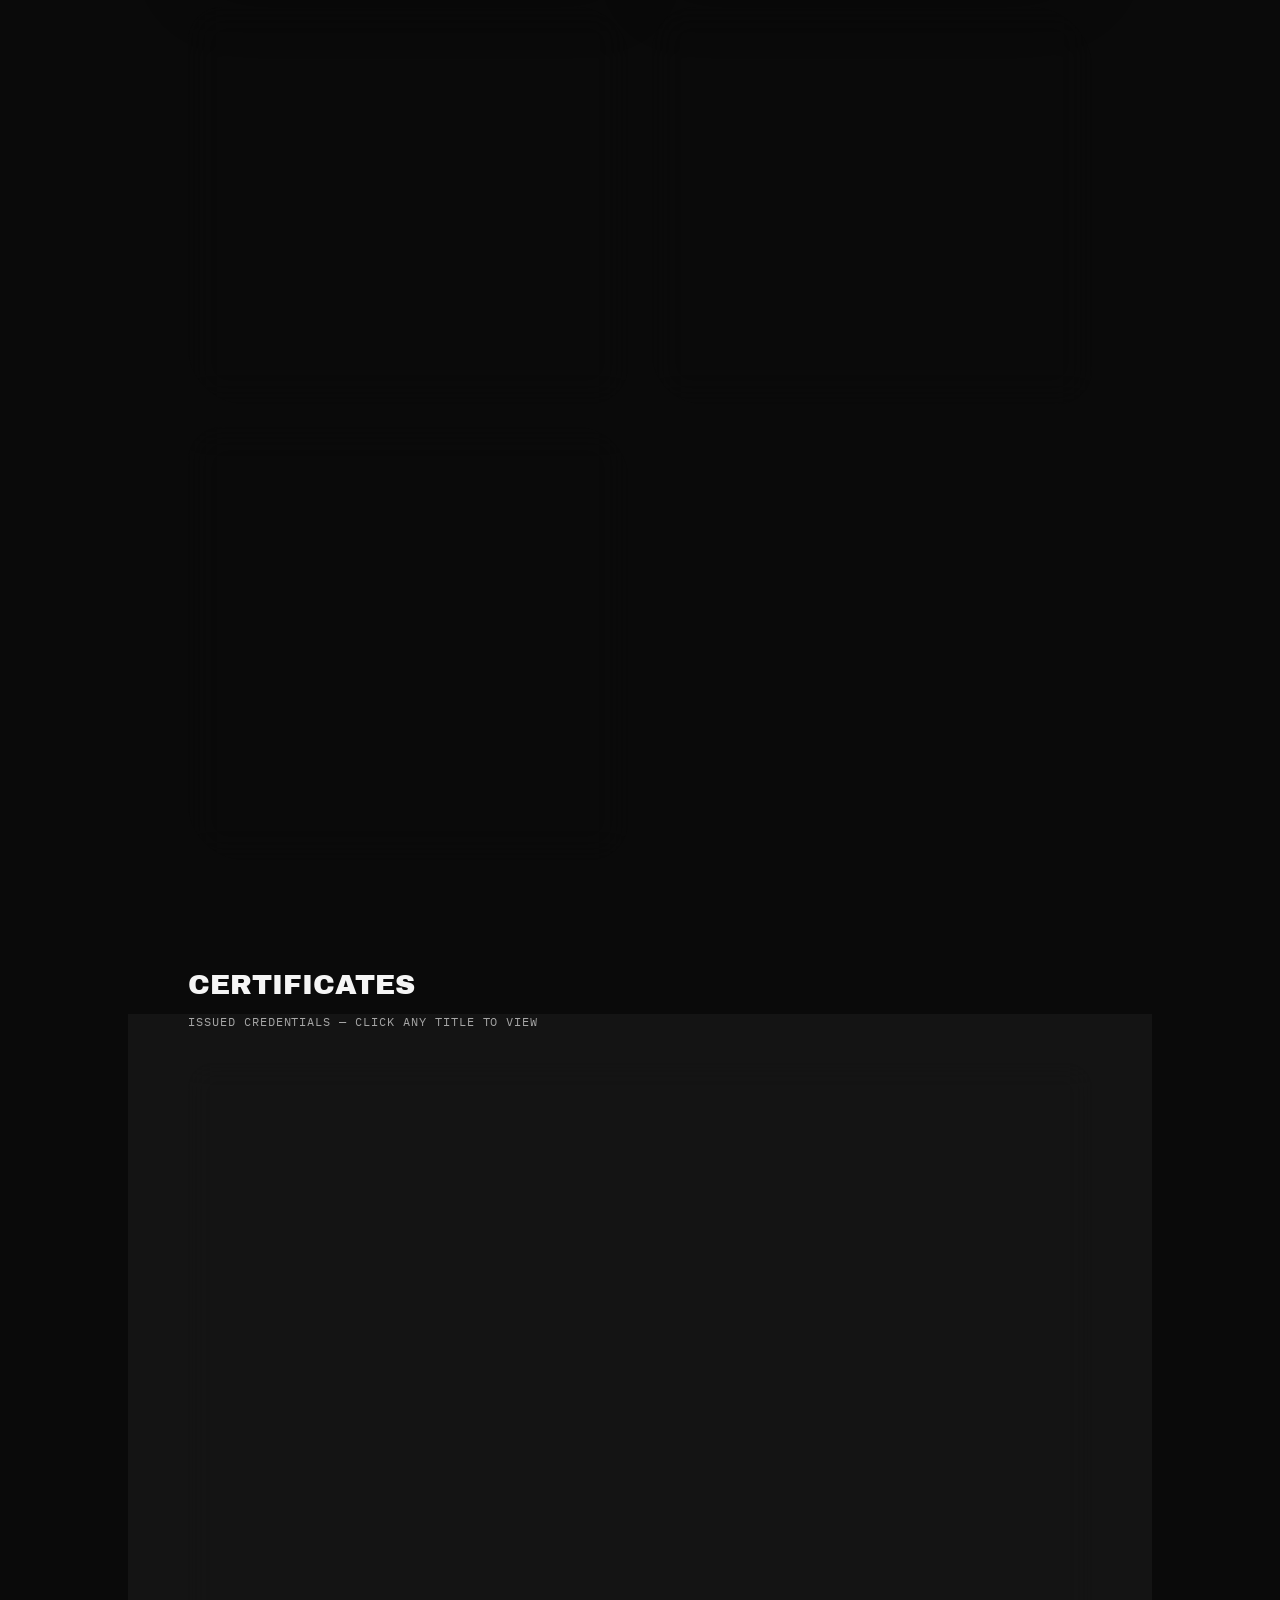
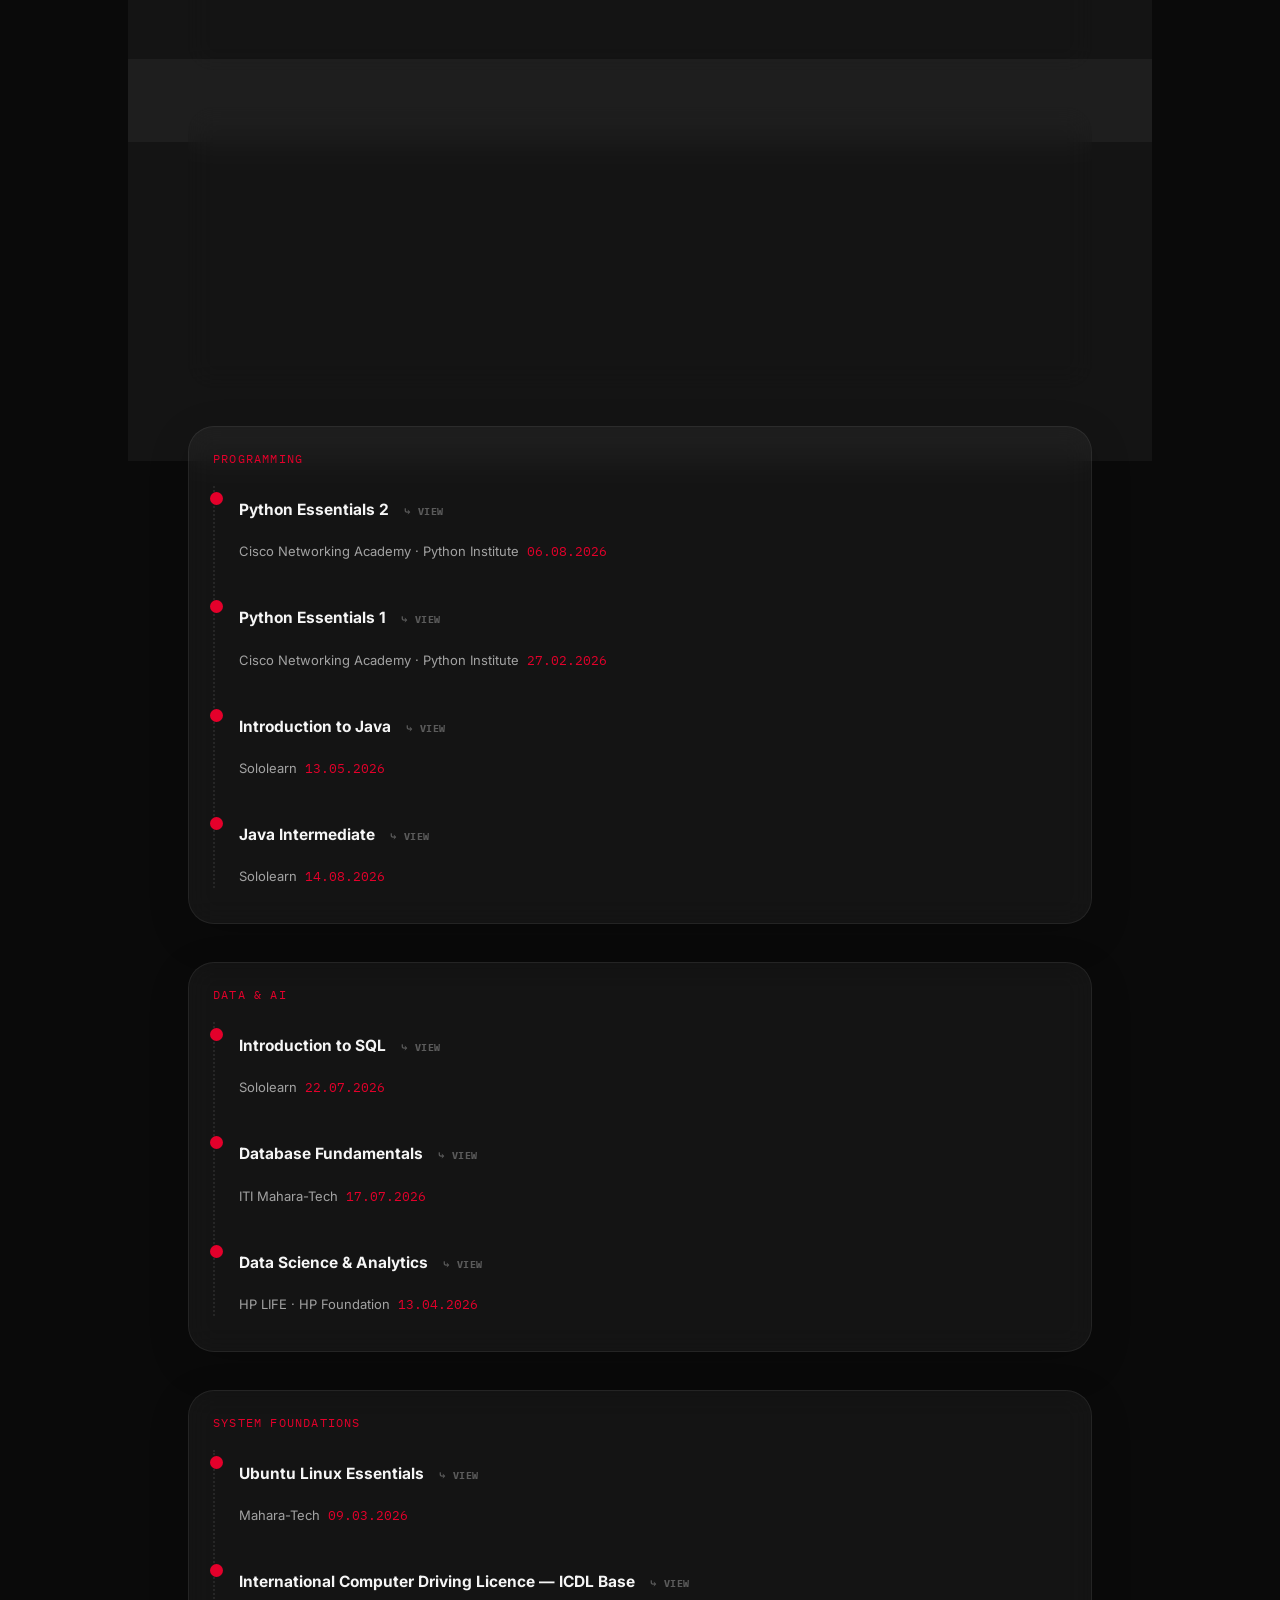
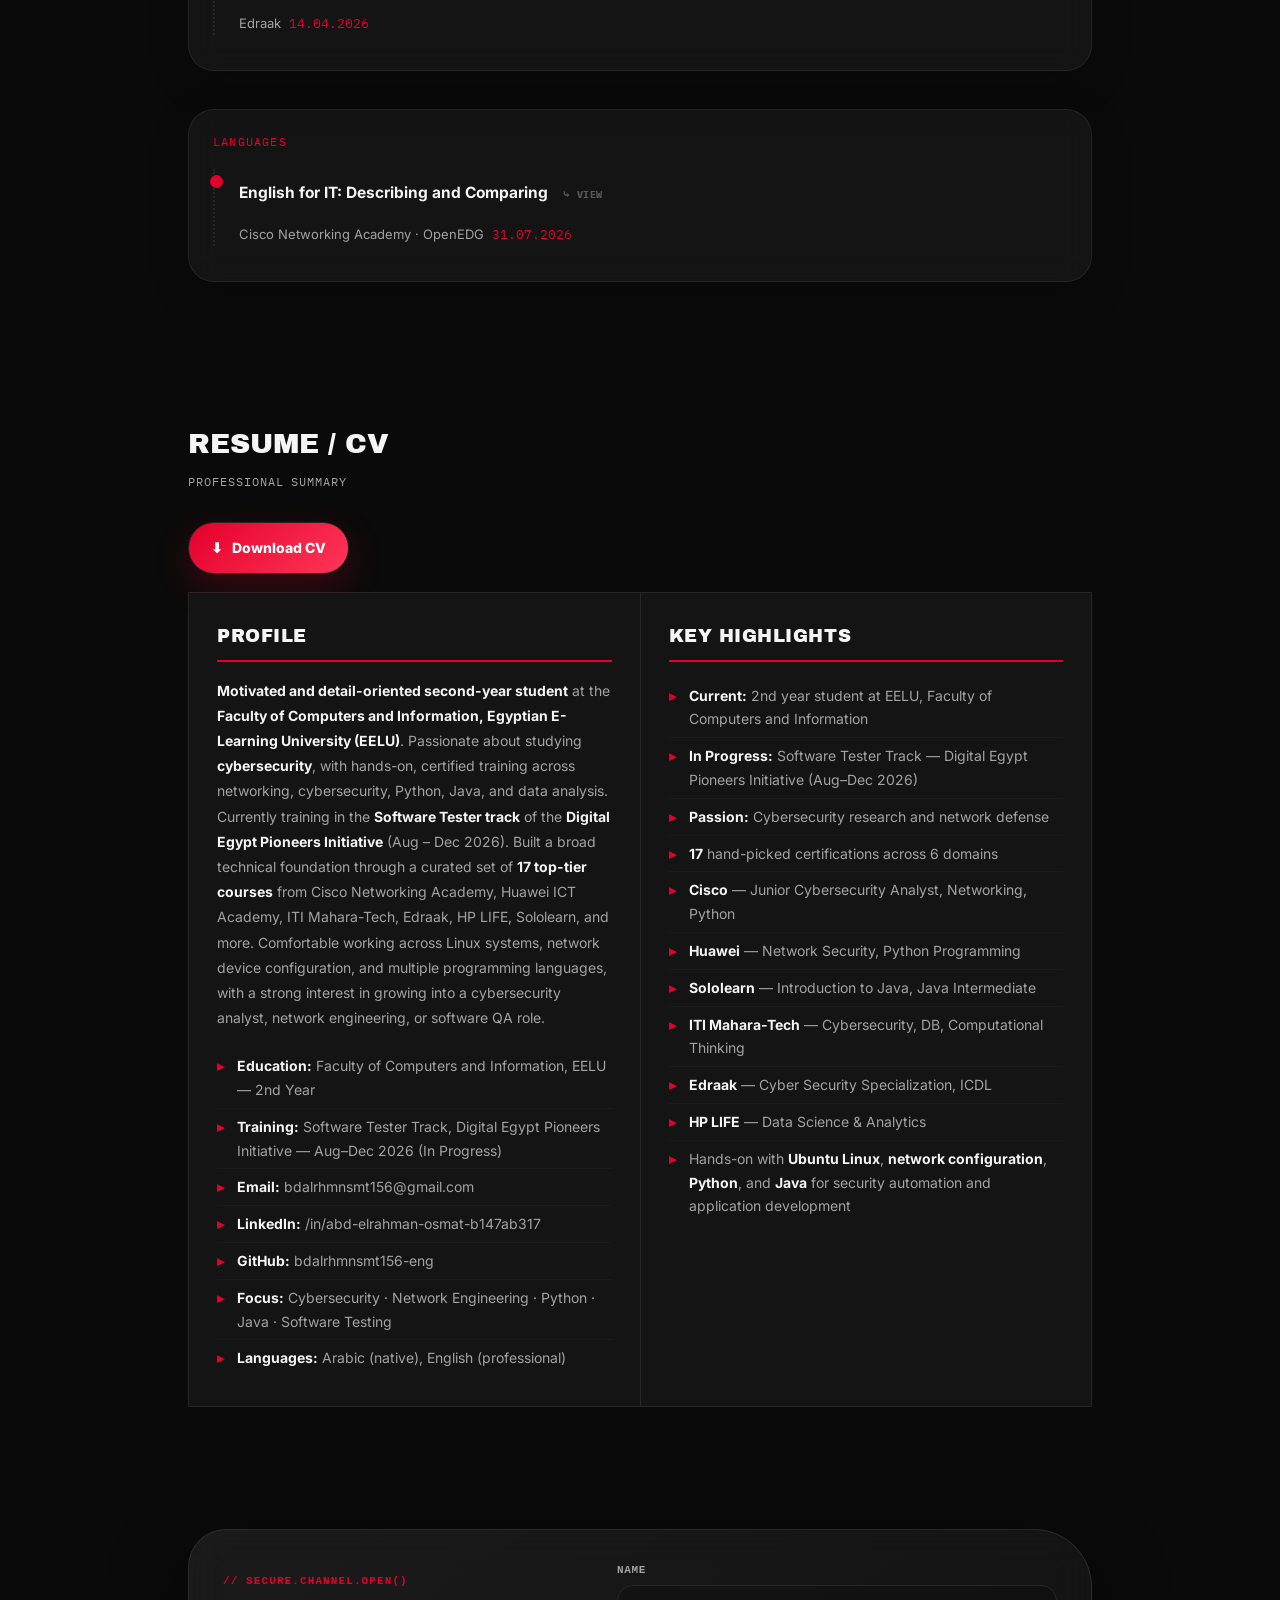
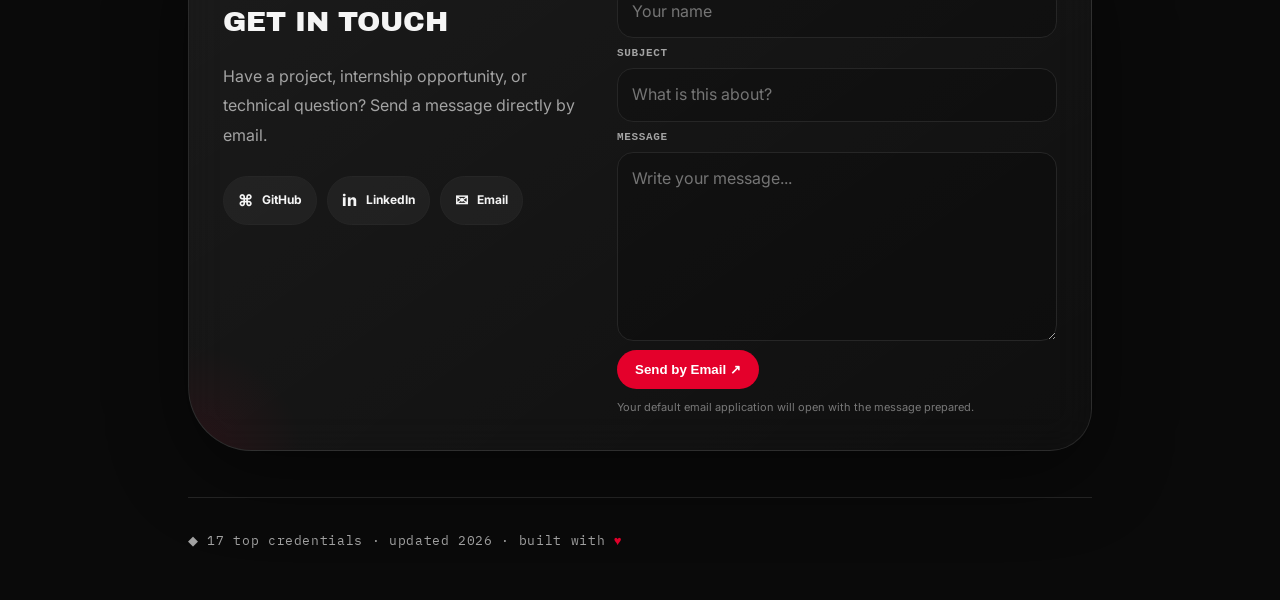
==== commit 81171858: "Add files via upload" ====
--- a/index.html
+++ b/index.html
@@ -7,7 +7,7 @@
 
     <!-- ===== META TAGS FOR SOCIAL SHARING ===== -->
     <meta property="og:title" content="Abd Elrahman Esmat — Cybersecurity & Network Engineer">
-    <meta property="og:description" content="26 certified courses in Cybersecurity, Networking, Python, Java, Data & AI, and English. Cisco, Huawei, ITI, Edraak & more.">
+    <meta property="og:description" content="A hand-picked selection of 17 top certifications in Cybersecurity, Networking, Python, Java, Data & AI, and English. Cisco, Huawei, ITI, Edraak & more.">
     <meta property="og:type" content="website">
     <meta property="og:url" content="https://bdalrhmnsmt156-eng.github.io/portfolio2/">
     <meta name="twitter:card" content="summary_large_image">
@@ -877,6 +877,68 @@
         body.project-mode .project-modal .modal-code .type {
             color: #66D98B;
         }
+        .project-modal .modal-features {
+            list-style: none;
+            margin: 0 0 18px;
+            padding: 0;
+            display: grid;
+            gap: 9px;
+        }
+        .project-modal .modal-features li {
+            display: flex;
+            align-items: flex-start;
+            gap: 10px;
+            font-size: 13.5px;
+            line-height: 1.65;
+            color: var(--muted);
+        }
+        .project-modal .modal-features li::before {
+            content: "▸";
+            color: var(--red);
+            font-weight: 700;
+            flex: none;
+            transition: color .5s ease;
+        }
+        body.project-mode .project-modal .modal-features li::before {
+            color: #00E676;
+        }
+        .project-modal .modal-features li strong {
+            color: var(--ink);
+            transition: color .5s ease;
+        }
+        .project-modal .modal-no-code {
+            border: 1px dashed var(--line);
+            background: var(--bg);
+            padding: 26px 20px;
+            text-align: center;
+            font-family: 'IBM Plex Mono', monospace;
+            font-size: 13px;
+            color: var(--muted);
+            line-height: 1.7;
+        }
+        .project-modal .modal-no-code a {
+            display: inline-block;
+            margin-top: 14px;
+            color: var(--red);
+            text-decoration: none;
+            border: 1px solid var(--red);
+            padding: 9px 20px;
+            font-size: 12px;
+            letter-spacing: .05em;
+            transition: background .25s ease, color .25s ease;
+        }
+        .project-modal .modal-no-code a:hover {
+            background: var(--red);
+            color: #0A0A0A;
+        }
+        body.project-mode .project-modal .modal-no-code a {
+            color: #00E676;
+            border-color: #00E676;
+        }
+        body.project-mode .project-modal .modal-no-code a:hover {
+            background: #00E676;
+            color: #0A0A0A;
+        }
         .cert-modal .modal-meta,
         .project-modal .modal-meta {
             font-family: 'IBM Plex Mono', monospace;
@@ -934,6 +996,23 @@
             .cert-modal .modal-img .no-image { margin: 16px 14px 0; }
         }
         body.project-mode .project-modal .modal-meta .initiative {
+            color: #00E676;
+        }
+        .project-modal .modal-meta .github-link {
+            color: var(--ink);
+            text-decoration: none;
+            border: 1px solid var(--line);
+            padding: 6px 12px;
+            font-size: 12px;
+            letter-spacing: .03em;
+            transition: border-color .25s ease, color .25s ease, background .25s ease;
+        }
+        .project-modal .modal-meta .github-link:hover {
+            border-color: var(--red);
+            color: var(--red);
+        }
+        body.project-mode .project-modal .modal-meta .github-link:hover {
+            border-color: #00E676;
             color: #00E676;
         }
 
@@ -1427,6 +1506,216 @@
                 display: none !important;
             }
         }
+        /* ===== SKILL CONSTELLATION ===== */
+        .constellation-section {
+            padding: 30px 0 10px;
+            position: relative;
+        }
+        .constellation-eyebrow {
+            text-align: center;
+            font-family: 'IBM Plex Mono', monospace;
+            font-size: 12px;
+            letter-spacing: .12em;
+            color: var(--muted);
+            text-transform: uppercase;
+            margin: 0 0 6px;
+        }
+        .constellation-title {
+            text-align: center;
+            font-family: 'Archivo Black', sans-serif;
+            font-weight: 400;
+            font-size: 26px;
+            text-transform: uppercase;
+            margin: 0 0 20px;
+        }
+        .constellation-wrap {
+            width: 100%;
+            max-width: 720px;
+            margin: 0 auto;
+        }
+        .constellation-svg {
+            width: 100%;
+            height: auto;
+            display: block;
+            overflow: visible;
+        }
+        .conn-line {
+            stroke: var(--red);
+            stroke-width: 1.6;
+            fill: none;
+            opacity: .55;
+            stroke-dasharray: 6 7;
+            animation: flowDash 1.4s linear infinite;
+        }
+        @keyframes flowDash {
+            to { stroke-dashoffset: -26; }
+        }
+        .node-central-ring {
+            fill: none;
+            stroke: var(--red);
+            stroke-width: 1.5;
+            opacity: .5;
+            animation: spinSlow 18s linear infinite;
+            transform-origin: 400px 260px;
+        }
+        .node-central-ring2 {
+            fill: none;
+            stroke: var(--line);
+            stroke-width: 1;
+            stroke-dasharray: 2 6;
+            animation: spinSlow 26s linear infinite reverse;
+            transform-origin: 400px 260px;
+        }
+        @keyframes spinSlow {
+            to { transform: rotate(360deg); }
+        }
+        .node-central-circle {
+            fill: var(--surface);
+            stroke: var(--red);
+            stroke-width: 2;
+        }
+        .node-central-num {
+            font-family: 'Archivo Black', sans-serif;
+            font-size: 34px;
+            fill: var(--ink);
+            text-anchor: middle;
+        }
+        .node-central-label {
+            font-family: 'IBM Plex Mono', monospace;
+            font-size: 9px;
+            letter-spacing: .1em;
+            fill: var(--red);
+            text-anchor: middle;
+            text-transform: uppercase;
+        }
+        .domain-node {
+            cursor: pointer;
+        }
+        .domain-node .dot-outer {
+            fill: var(--surface);
+            stroke: var(--red);
+            stroke-width: 1.6;
+            transition: transform .25s ease, fill .25s ease;
+            transform-box: fill-box;
+            transform-origin: center;
+        }
+        .domain-node .dot-ping {
+            fill: none;
+            stroke: var(--red);
+            stroke-width: 1.2;
+            opacity: 0;
+            transform-box: fill-box;
+            transform-origin: center;
+            animation: domainPing 2.6s ease-out infinite;
+        }
+        .domain-node:nth-of-type(2) .dot-ping { animation-delay: .4s; }
+        .domain-node:nth-of-type(3) .dot-ping { animation-delay: .8s; }
+        .domain-node:nth-of-type(4) .dot-ping { animation-delay: 1.2s; }
+        .domain-node:nth-of-type(5) .dot-ping { animation-delay: 1.6s; }
+        .domain-node:nth-of-type(6) .dot-ping { animation-delay: 2s; }
+        @keyframes domainPing {
+            0% { transform: scale(.6); opacity: .8; }
+            100% { transform: scale(2.1); opacity: 0; }
+        }
+        .domain-node:hover .dot-outer {
+            fill: var(--red);
+            transform: scale(1.15);
+        }
+        .domain-node:hover .domain-count { fill: #0A0A0A; }
+        .domain-count {
+            font-family: 'Archivo Black', sans-serif;
+            font-size: 20px;
+            fill: var(--ink);
+            text-anchor: middle;
+            pointer-events: none;
+            transition: fill .25s ease;
+        }
+        .domain-label {
+            font-family: 'IBM Plex Mono', monospace;
+            font-size: 11px;
+            letter-spacing: .03em;
+            fill: var(--muted);
+            text-anchor: middle;
+            text-transform: uppercase;
+        }
+        @media (max-width: 640px) {
+            .constellation-title { font-size: 21px; }
+            .domain-label { font-size: 9px; }
+        }
+
+        /* ===== MODERN BUBBLE / GLASS UI ===== */
+        :root {
+            --glass: rgba(255,255,255,.045);
+            --glass-strong: rgba(255,255,255,.075);
+            --shadow-xl: 0 24px 80px rgba(0,0,0,.45);
+        }
+        body::before {
+            content: "";
+            position: fixed;
+            inset: 0;
+            pointer-events: none;
+            z-index: 0;
+            background:
+                radial-gradient(circle at 10% 10%, rgba(228,0,43,.08), transparent 30%),
+                radial-gradient(circle at 90% 35%, rgba(120,80,255,.06), transparent 28%),
+                radial-gradient(circle at 50% 100%, rgba(228,0,43,.05), transparent 30%);
+        }
+        .hero-actions { display:flex; flex-wrap:wrap; gap:12px; margin:22px 0 4px 26px; }
+        .cv-download, .hero-anchor, .social-btn, .send-btn {
+            text-decoration:none; border-radius:999px; border:1px solid var(--line); transition:transform .25s ease, box-shadow .25s ease, background .25s ease, border-color .25s ease, color .25s ease;
+        }
+        .cv-download { display:inline-flex; align-items:center; gap:9px; padding:11px 18px; background:linear-gradient(135deg,var(--red),#ff3659); color:#fff; font-weight:800; box-shadow:0 12px 35px rgba(228,0,43,.24); }
+        .cv-download:hover { transform:translateY(-3px); box-shadow:0 16px 45px rgba(228,0,43,.32); }
+        .hero-anchor { display:inline-flex; align-items:center; padding:11px 18px; color:var(--ink); background:var(--glass); backdrop-filter:blur(12px); }
+        .hero-anchor:hover { transform:translateY(-3px); border-color:var(--red); }
+        .resume-action-row { margin:0 0 18px; }
+        .cv-download-large { font-size:14px; padding:13px 22px; }
+        #projects { padding-top:58px; }
+        .project-grid { grid-template-columns:repeat(2,minmax(0,1fr)); gap:24px; }
+        .project-bubble { position:relative; isolation:isolate; overflow:hidden; min-height:310px; border:1px solid rgba(255,255,255,.09); border-radius:34px 52px 38px 58px; padding:28px; background:linear-gradient(145deg,rgba(255,255,255,.075),rgba(255,255,255,.025)); backdrop-filter:blur(18px); box-shadow:0 18px 55px rgba(0,0,0,.25); transform:translateY(0); }
+        .project-bubble:nth-child(2n) { border-radius:52px 34px 58px 38px; }
+        .project-bubble:nth-child(3n) { border-radius:44px 62px 34px 52px; }
+        .project-bubble::before { content:""; position:absolute; inset:1px; border-radius:inherit; background:linear-gradient(135deg,rgba(255,255,255,.07),transparent 45%); pointer-events:none; z-index:-1; }
+        .project-glow { position:absolute; width:150px; height:150px; right:-45px; top:-55px; border-radius:50%; background:radial-gradient(circle,var(--red),transparent 68%); opacity:.12; filter:blur(8px); transition:transform .45s ease,opacity .45s ease; z-index:-1; }
+        .project-bubble:hover, .project-bubble:focus-visible { transform:translateY(-8px) rotate(-.35deg); border-color:var(--red); box-shadow:var(--shadow-xl),0 0 0 1px rgba(228,0,43,.1); outline:none; }
+        .project-bubble:hover .project-glow { transform:scale(1.45); opacity:.22; }
+        .project-topline { display:flex; align-items:center; justify-content:space-between; margin-bottom:14px; }
+        .project-icon { display:grid; place-items:center; width:58px; height:58px; border-radius:50%; background:var(--glass-strong); border:1px solid rgba(255,255,255,.12); font-size:28px; box-shadow:inset 0 1px rgba(255,255,255,.12); }
+        .project-number { font:600 11px 'IBM Plex Mono',monospace; color:var(--muted); opacity:.65; }
+        .project-language { display:inline-flex; padding:5px 11px; border:1px solid var(--line); border-radius:999px; font:600 10px 'IBM Plex Mono',monospace; letter-spacing:.07em; color:var(--red); text-transform:uppercase; }
+        .project-bubble .project-name { font-size:21px; margin:12px 0 1px; text-transform:none; }
+        .project-en { margin:0 0 10px; color:var(--muted); font:500 11px 'IBM Plex Mono',monospace; letter-spacing:.04em; }
+        .project-short { margin:0; color:var(--muted); font-size:13.5px; line-height:1.75; min-height:72px; }
+        .project-bubble .project-tech { margin-top:17px; }
+        .project-bubble .project-tech span { border-radius:999px; padding:5px 10px; }
+        .project-bubble .click-hint { margin-top:18px; opacity:.6; }
+        .cert-group { padding:22px 24px; border:1px solid rgba(255,255,255,.07); border-radius:26px; background:var(--glass); backdrop-filter:blur(14px); box-shadow:0 12px 40px rgba(0,0,0,.18); }
+        .cert-group + .cert-group { margin-top:18px; }
+        .cert-title { cursor:pointer; }
+        .cert-item { padding:10px 0 18px; }
+        .cert-item:hover .cert-title { transform:translateX(4px); }
+        .cert-title { transition:color .2s ease,transform .2s ease,border-color .2s ease; }
+        .contact-section { padding:72px 0 36px; }
+        .contact-card { display:grid; grid-template-columns:.9fr 1.1fr; gap:34px; padding:34px; border:1px solid rgba(255,255,255,.1); border-radius:38px 58px 42px 64px; background:linear-gradient(145deg,rgba(255,255,255,.07),rgba(255,255,255,.025)); backdrop-filter:blur(20px); box-shadow:var(--shadow-xl); position:relative; overflow:hidden; }
+        .contact-card::after { content:""; position:absolute; width:240px; height:240px; left:-120px; bottom:-130px; border-radius:50%; background:radial-gradient(circle,var(--red),transparent 68%); opacity:.09; pointer-events:none; }
+        .contact-eyebrow { color:var(--red); font:600 11px 'IBM Plex Mono',monospace; letter-spacing:.1em; text-transform:uppercase; }
+        .contact-desc { color:var(--muted); max-width:430px; line-height:1.85; }
+        .social-actions { display:flex; flex-wrap:wrap; gap:10px; margin-top:25px; }
+        .social-btn { display:inline-flex; align-items:center; gap:9px; padding:10px 14px; background:var(--glass); color:var(--ink); font-weight:800; }
+        .social-btn:hover { transform:translateY(-3px); }
+        .social-btn.github:hover { border-color:#fff; background:#000; color:#fff; }
+        .social-btn.linkedin:hover { border-color:#0a66c2; background:#0a66c2; color:#fff; }
+        .social-btn.email:hover { border-color:#c43c3c; background:#c43c3c; color:#fff; }
+        .social-btn span { font-size:12px; font-weight:700; }
+        .contact-form { display:grid; gap:9px; }
+        .contact-form label { color:var(--muted); font:600 11px 'IBM Plex Mono',monospace; letter-spacing:.06em; text-transform:uppercase; }
+        .contact-form input, .contact-form textarea { width:100%; border:1px solid var(--line); border-radius:16px; padding:12px 14px; background:rgba(0,0,0,.18); color:var(--ink); font:inherit; outline:none; transition:border-color .2s ease,box-shadow .2s ease,background .2s ease; resize:vertical; }
+        .contact-form input:focus, .contact-form textarea:focus { border-color:var(--red); box-shadow:0 0 0 4px rgba(228,0,43,.08); background:rgba(0,0,0,.28); }
+        .send-btn { justify-self:start; border:0; padding:12px 18px; background:var(--red); color:#fff; font-weight:800; cursor:pointer; }
+        .send-btn:hover { transform:translateY(-3px); box-shadow:0 12px 30px rgba(228,0,43,.25); }
+        .form-note { margin:0; color:var(--muted); font-size:11px; opacity:.7; }
+        @media (max-width:760px) { .project-grid,.contact-card { grid-template-columns:1fr; } .contact-card { padding:24px; border-radius:28px; } .hero-actions { margin-left:20px; } }
+        @media (max-width:480px) { .project-bubble { min-height:0; padding:22px; border-radius:28px; } .project-bubble:nth-child(2n),.project-bubble:nth-child(3n) { border-radius:28px; } .hero-actions { margin-left:14px; } }
     </style>
 </head>
 <body>
@@ -1460,7 +1749,7 @@
                 <span class="label">⌨</span>
                 <a href="https://github.com/bdalrhmnsmt156-eng" target="_blank" rel="noopener">github.com/bdalrhmnsmt156-eng</a>
             </div>
-            <span style="color:var(--muted);font-size:11px;letter-spacing:.04em;opacity:.6;">◆ 26 credentials</span>
+            <span style="color:var(--muted);font-size:11px;letter-spacing:.04em;opacity:.6;">◆ 17 top credentials</span>
         </div>
     </div>
 
@@ -1471,18 +1760,100 @@
             <p class="eyebrow"><span class="sq"></span><span class="eyebrow-text">root@secure-network:~$ whoami</span></p>
             <h1><span class="line">ABD ELRAHMAN</span><br><span class="line">ESMAT</span></h1>
             <p class="role">// Networking · Cybersecurity · Python · Java · Data Analysis</p>
+            <div class="hero-actions">
+                <a class="cv-download" href="Abd-Elrahman-Osmat-Resume.docx" download>⬇ <span>Download CV</span></a>
+                <a class="hero-anchor" href="#projects">Explore Projects ↓</a>
+            </div>
             <div class="underline"><span class="fill"></span><span class="packet"></span></div>
             <p class="about">
                 A steadily built foundation in computing, networking, cybersecurity, and programming —
-                backed by <strong>26 certified courses</strong> from Cisco Networking Academy, Huawei ICT Academy,
+                backed by a curated set of <strong>17 top-tier certified courses</strong> from Cisco Networking Academy, Huawei ICT Academy,
                 ITI Mahara-Tech, Edraak, HP LIFE, Sololearn, and more. I am currently a <strong>second-year student</strong> at the
                 <strong>Faculty of Computers and Information, Egyptian E-Learning University (EELU)</strong>,
-                with a strong passion for deepening my expertise in <strong>cybersecurity </strong>.
+                with a strong passion for deepening my expertise in <strong>cybersecurity</strong>.
                 Below is a clear summary of these skills and the credentials behind them.
             </p>
         </div>
     </header>
 
+    <!-- ===== SKILL CONSTELLATION ===== -->
+    <section class="constellation-section">
+        <p class="constellation-eyebrow">// network.map()</p>
+        <h2 class="constellation-title">Skill Network</h2>
+        <div class="constellation-wrap reveal">
+            <svg class="constellation-svg" viewBox="0 0 800 520" xmlns="http://www.w3.org/2000/svg" role="img" aria-label="Diagram showing 17 certifications distributed across six skill domains: Cybersecurity 5, Networking 2, Programming 4, Data and AI 3, Systems 2, Languages 1">
+                <!-- connecting lines -->
+                <line class="conn-line" x1="400" y1="260" x2="400" y2="70"></line>
+                <line class="conn-line" x1="400" y1="260" x2="564.5" y2="165"></line>
+                <line class="conn-line" x1="400" y1="260" x2="564.5" y2="355"></line>
+                <line class="conn-line" x1="400" y1="260" x2="400" y2="450"></line>
+                <line class="conn-line" x1="400" y1="260" x2="235.5" y2="355"></line>
+                <line class="conn-line" x1="400" y1="260" x2="235.5" y2="165"></line>
+
+                <!-- central node -->
+                <circle class="node-central-ring" cx="400" cy="260" r="66"></circle>
+                <circle class="node-central-ring2" cx="400" cy="260" r="78"></circle>
+                <circle class="node-central-circle" cx="400" cy="260" r="52"></circle>
+                <text class="node-central-num" x="400" y="268">17</text>
+                <text class="node-central-label" x="400" y="288">certified</text>
+
+                <!-- domain: Cybersecurity -->
+                <g class="domain-node">
+                    <title>Cybersecurity — 5 certifications</title>
+                    <circle class="dot-ping" cx="400" cy="70" r="30"></circle>
+                    <circle class="dot-outer" cx="400" cy="70" r="30"></circle>
+                    <text class="domain-count" x="400" y="77">5</text>
+                    <text class="domain-label" x="400" y="115">Cybersecurity</text>
+                </g>
+
+                <!-- domain: Networking -->
+                <g class="domain-node">
+                    <title>Networking — 2 certifications</title>
+                    <circle class="dot-ping" cx="564.5" cy="165" r="26"></circle>
+                    <circle class="dot-outer" cx="564.5" cy="165" r="26"></circle>
+                    <text class="domain-count" x="564.5" y="172">2</text>
+                    <text class="domain-label" x="564.5" y="205">Networking</text>
+                </g>
+
+                <!-- domain: Programming -->
+                <g class="domain-node">
+                    <title>Programming — 4 certifications</title>
+                    <circle class="dot-ping" cx="564.5" cy="355" r="28"></circle>
+                    <circle class="dot-outer" cx="564.5" cy="355" r="28"></circle>
+                    <text class="domain-count" x="564.5" y="362">4</text>
+                    <text class="domain-label" x="564.5" y="398">Programming</text>
+                </g>
+
+                <!-- domain: Data & AI -->
+                <g class="domain-node">
+                    <title>Data &amp; AI — 3 certifications</title>
+                    <circle class="dot-ping" cx="400" cy="450" r="27"></circle>
+                    <circle class="dot-outer" cx="400" cy="450" r="27"></circle>
+                    <text class="domain-count" x="400" y="457">3</text>
+                    <text class="domain-label" x="400" y="492">Data &amp; AI</text>
+                </g>
+
+                <!-- domain: Systems -->
+                <g class="domain-node">
+                    <title>System Foundations — 2 certifications</title>
+                    <circle class="dot-ping" cx="235.5" cy="355" r="26"></circle>
+                    <circle class="dot-outer" cx="235.5" cy="355" r="26"></circle>
+                    <text class="domain-count" x="235.5" y="362">2</text>
+                    <text class="domain-label" x="235.5" y="398">Systems</text>
+                </g>
+
+                <!-- domain: Languages -->
+                <g class="domain-node">
+                    <title>Languages — 1 certification</title>
+                    <circle class="dot-ping" cx="235.5" cy="165" r="24"></circle>
+                    <circle class="dot-outer" cx="235.5" cy="165" r="24"></circle>
+                    <text class="domain-count" x="235.5" y="172">1</text>
+                    <text class="domain-label" x="235.5" y="203">Languages</text>
+                </g>
+            </svg>
+        </div>
+    </section>
+
     <!-- ===== MAIN ===== -->
     <div class="wrap">
 
@@ -1495,22 +1866,19 @@
                 <div class="skill-card reveal">
                     <div class="node"><span class="dot"></span><h3>Cybersecurity</h3></div>
                     <div class="chips">
-                        <span class="chip">Introduction to Cybersecurity</span>
+                        <span class="chip">Junior Cybersecurity Analyst Path</span>
+                        <span class="chip">Cyber Security Specialization</span>
                         <span class="chip">Network Security</span>
                         <span class="chip">Cyber Threat Management</span>
                         <span class="chip">Endpoint Security</span>
-                        <span class="chip">Cyber Security Specialization</span>
-                        <span class="chip">Junior Cybersecurity Analyst Path</span>
                     </div>
                 </div>
 
                 <div class="skill-card reveal">
                     <div class="node"><span class="dot"></span><h3>Networking</h3></div>
                     <div class="chips">
+                        <span class="chip">Networking Devices &amp; Config</span>
                         <span class="chip">Networking Basics</span>
-                        <span class="chip">Networking Devices &amp; Config</span>
-                        <span class="chip">Introduction to IoT</span>
-                        <span class="chip">Computer Hardware Basics</span>
                     </div>
                 </div>
 
@@ -1519,7 +1887,6 @@
                     <div class="chips">
                         <span class="chip">Python Essentials 1</span>
                         <span class="chip">Python Essentials 2</span>
-                        <span class="chip">Python Programming Basics</span>
                         <span class="chip">Introduction to Java</span>
                         <span class="chip">Java Intermediate</span>
                     </div>
@@ -1531,9 +1898,6 @@
                         <span class="chip">Introduction to SQL</span>
                         <span class="chip">Database Fundamentals</span>
                         <span class="chip">Data Science &amp; Analytics</span>
-                        <span class="chip">Search and AI</span>
-                        <span class="chip">Computational Thinking</span>
-                        <span class="chip">Introduction to Modern AI</span>
                     </div>
                 </div>
 
@@ -1542,7 +1906,6 @@
                     <div class="chips">
                         <span class="chip">Ubuntu Linux Essentials</span>
                         <span class="chip">International ICDL Base License</span>
-                        <span class="chip">IT Customer Support Basics</span>
                     </div>
                 </div>
 
@@ -1550,12 +1913,21 @@
                     <div class="node"><span class="dot"></span><h3>Languages</h3></div>
                     <div class="chips">
                         <span class="chip">English for IT</span>
-                        <span class="chip">English Conversational Skills</span>
                     </div>
                 </div>
             </div>
         </section>
 
+        <!-- ===== PROJECTS SECTION ===== -->
+        <section id="projects">
+            <h2 class="section-title">Projects</h2>
+            <p class="section-sub">Java &amp; Python Applications — <span style="color:var(--muted);font-weight:400;">click any project to view details</span></p>
+
+            <div class="project-grid" id="project-grid">
+                <!-- populated by JS -->
+            </div>
+        </section>
+
         <!-- CERTIFICATES -->
         <section id="certificates">
             <h2 class="section-title">Certificates</h2>
@@ -1566,20 +1938,13 @@
             </div>
         </section>
 
-        <!-- ===== PROJECTS SECTION ===== -->
-        <section id="projects">
-            <h2 class="section-title">Projects</h2>
-            <p class="section-sub">Java Applications — <span style="color:var(--muted);font-weight:400;">click any project to view details</span></p>
-
-            <div class="project-grid" id="project-grid">
-                <!-- populated by JS -->
-            </div>
-        </section>
-
         <!-- CV / RESUME -->
         <section id="cv">
             <h2 class="section-title">Resume / CV</h2>
             <p class="section-sub">Professional Summary</p>
+            <div class="resume-action-row">
+                <a class="cv-download cv-download-large" href="Abd-Elrahman-Osmat-Resume.docx" download>⬇ <span>Download CV</span></a>
+            </div>
 
             <div class="cv-grid">
                 <div class="cv-col reveal">
@@ -1588,18 +1953,21 @@
                         <strong>Motivated and detail-oriented second-year student</strong> at the
                         <strong>Faculty of Computers and Information, Egyptian E-Learning University (EELU)</strong>.
                         Passionate about studying <strong>cybersecurity</strong>, with hands-on, certified training across
-                        networking, cybersecurity, Python, Java, and data analysis. Built a broad technical foundation
-                        through <strong>26 completed courses</strong> from Cisco Networking Academy, Huawei ICT Academy,
+                        networking, cybersecurity, Python, Java, and data analysis. Currently training in the
+                        <strong>Software Tester track</strong> of the <strong>Digital Egypt Pioneers Initiative</strong>
+                        (Aug – Dec 2026). Built a broad technical foundation
+                        through a curated set of <strong>17 top-tier courses</strong> from Cisco Networking Academy, Huawei ICT Academy,
                         ITI Mahara-Tech, Edraak, HP LIFE, Sololearn, and more. Comfortable working across Linux systems,
                         network device configuration, and multiple programming languages, with a strong interest in growing into a
-                        cybersecurity analyst or network engineering role.
+                        cybersecurity analyst, network engineering, or software QA role.
                     </p>
                     <ul>
                         <li><strong>Education:</strong> Faculty of Computers and Information, EELU — 2nd Year</li>
+                        <li><strong>Training:</strong> Software Tester Track, Digital Egypt Pioneers Initiative — Aug–Dec 2026 (In Progress)</li>
                         <li><strong>Email:</strong> bdalrhmnsmt156@gmail.com</li>
                         <li><strong>LinkedIn:</strong> /in/abd-elrahman-osmat-b147ab317</li>
                         <li><strong>GitHub:</strong> bdalrhmnsmt156-eng</li>
-                        <li><strong>Focus:</strong> Cybersecurity · Network Engineering · Python · Java</li>
+                        <li><strong>Focus:</strong> Cybersecurity · Network Engineering · Python · Java · Software Testing</li>
                         <li><strong>Languages:</strong> Arabic (native), English (professional)</li>
                     </ul>
                 </div>
@@ -1607,8 +1975,9 @@
                     <h4>Key Highlights</h4>
                     <ul>
                         <li><strong>Current:</strong> 2nd year student at EELU, Faculty of Computers and Information</li>
+                        <li><strong>In Progress:</strong> Software Tester Track — Digital Egypt Pioneers Initiative (Aug–Dec 2026)</li>
                         <li><strong>Passion:</strong> Cybersecurity research and network defense</li>
-                        <li><strong>26</strong> certified courses across 6 domains</li>
+                        <li><strong>17</strong> hand-picked certifications across 6 domains</li>
                         <li><strong>Cisco</strong> — Junior Cybersecurity Analyst, Networking, Python</li>
                         <li><strong>Huawei</strong> — Network Security, Python Programming</li>
                         <li><strong>Sololearn</strong> — Introduction to Java, Java Intermediate</li>
@@ -1622,9 +1991,35 @@
             </div>
         </section>
 
+        <!-- GET IN TOUCH -->
+        <section id="contact" class="contact-section">
+            <div class="contact-card reveal">
+                <div class="contact-copy">
+                    <p class="contact-eyebrow">// secure.channel.open()</p>
+                    <h2 class="section-title">Get in Touch</h2>
+                    <p class="contact-desc">Have a project, internship opportunity, or technical question? Send a message directly by email.</p>
+                    <div class="social-actions" aria-label="Social links">
+                        <a class="social-btn github" href="https://github.com/bdalrhmnsmt156-eng" target="_blank" rel="noopener" aria-label="GitHub">⌘<span>GitHub</span></a>
+                        <a class="social-btn linkedin" href="https://www.linkedin.com/in/abd-elrahman-osmat-b147ab317" target="_blank" rel="noopener" aria-label="LinkedIn">in<span>LinkedIn</span></a>
+                        <a class="social-btn email" href="mailto:bdalrhmnsmt156@gmail.com" aria-label="Email">✉<span>Email</span></a>
+                    </div>
+                </div>
+                <form class="contact-form" id="contact-form">
+                    <label for="contact-name">Name</label>
+                    <input id="contact-name" name="name" type="text" autocomplete="name" placeholder="Your name" required>
+                    <label for="contact-subject">Subject</label>
+                    <input id="contact-subject" name="subject" type="text" placeholder="What is this about?" required>
+                    <label for="contact-message">Message</label>
+                    <textarea id="contact-message" name="message" rows="6" placeholder="Write your message..." required></textarea>
+                    <button type="submit" class="send-btn">Send by Email ↗</button>
+                    <p class="form-note">Your default email application will open with the message prepared.</p>
+                </form>
+            </div>
+        </section>
+
         <!-- FOOTER -->
         <footer>
-            <p>◆ 26 credentials · updated 2026 · built with <span style="color:var(--red);">♥</span></p>
+            <p>◆ 17 top credentials · updated 2026 · built with <span style="color:var(--red);">♥</span></p>
         </footer>
     </div>
 
@@ -1651,10 +2046,17 @@
             <h2 class="modal-title" id="project-modal-title">Project Title</h2>
             <div class="modal-badge" id="project-modal-badge">🚀 رواد مصر الرقمية</div>
             <p class="modal-desc" id="project-modal-desc">Description</p>
+            <ul class="modal-features" id="project-modal-features"></ul>
             <div class="modal-tech-list" id="project-modal-tech"></div>
             <div class="modal-code" id="project-modal-code"></div>
+            <div class="modal-no-code" id="project-modal-no-code" style="display:none;">
+                Full source code is available in the public repository.
+                <br>
+                <a id="project-modal-no-code-link" href="#" target="_blank" rel="noopener">↗ Open GitHub Repository</a>
+            </div>
             <div class="modal-meta">
                 <span class="initiative" id="project-modal-initiative">🌐 مبادرة رواد مصر الرقمية - وزارة الاتصالات</span>
+                <a class="github-link" id="project-modal-github" href="#" target="_blank" rel="noopener" style="display:none;">↗ GitHub Repository</a>
             </div>
         </div>
     </div>
@@ -1836,7 +2238,7 @@
             });
 
             // ===== REAL CERTIFICATE IMAGES (base64, embedded so the file works standalone) =====
-            var CERT_IMAGES = {"compthinking": "[data-uri]", "cyberedraak": "[data-uri]", "datascience": "[data-uri]", "dbfund": "[data-uri]", "hwbasics": "[data-uri]", "introcyber": "[data-uri]